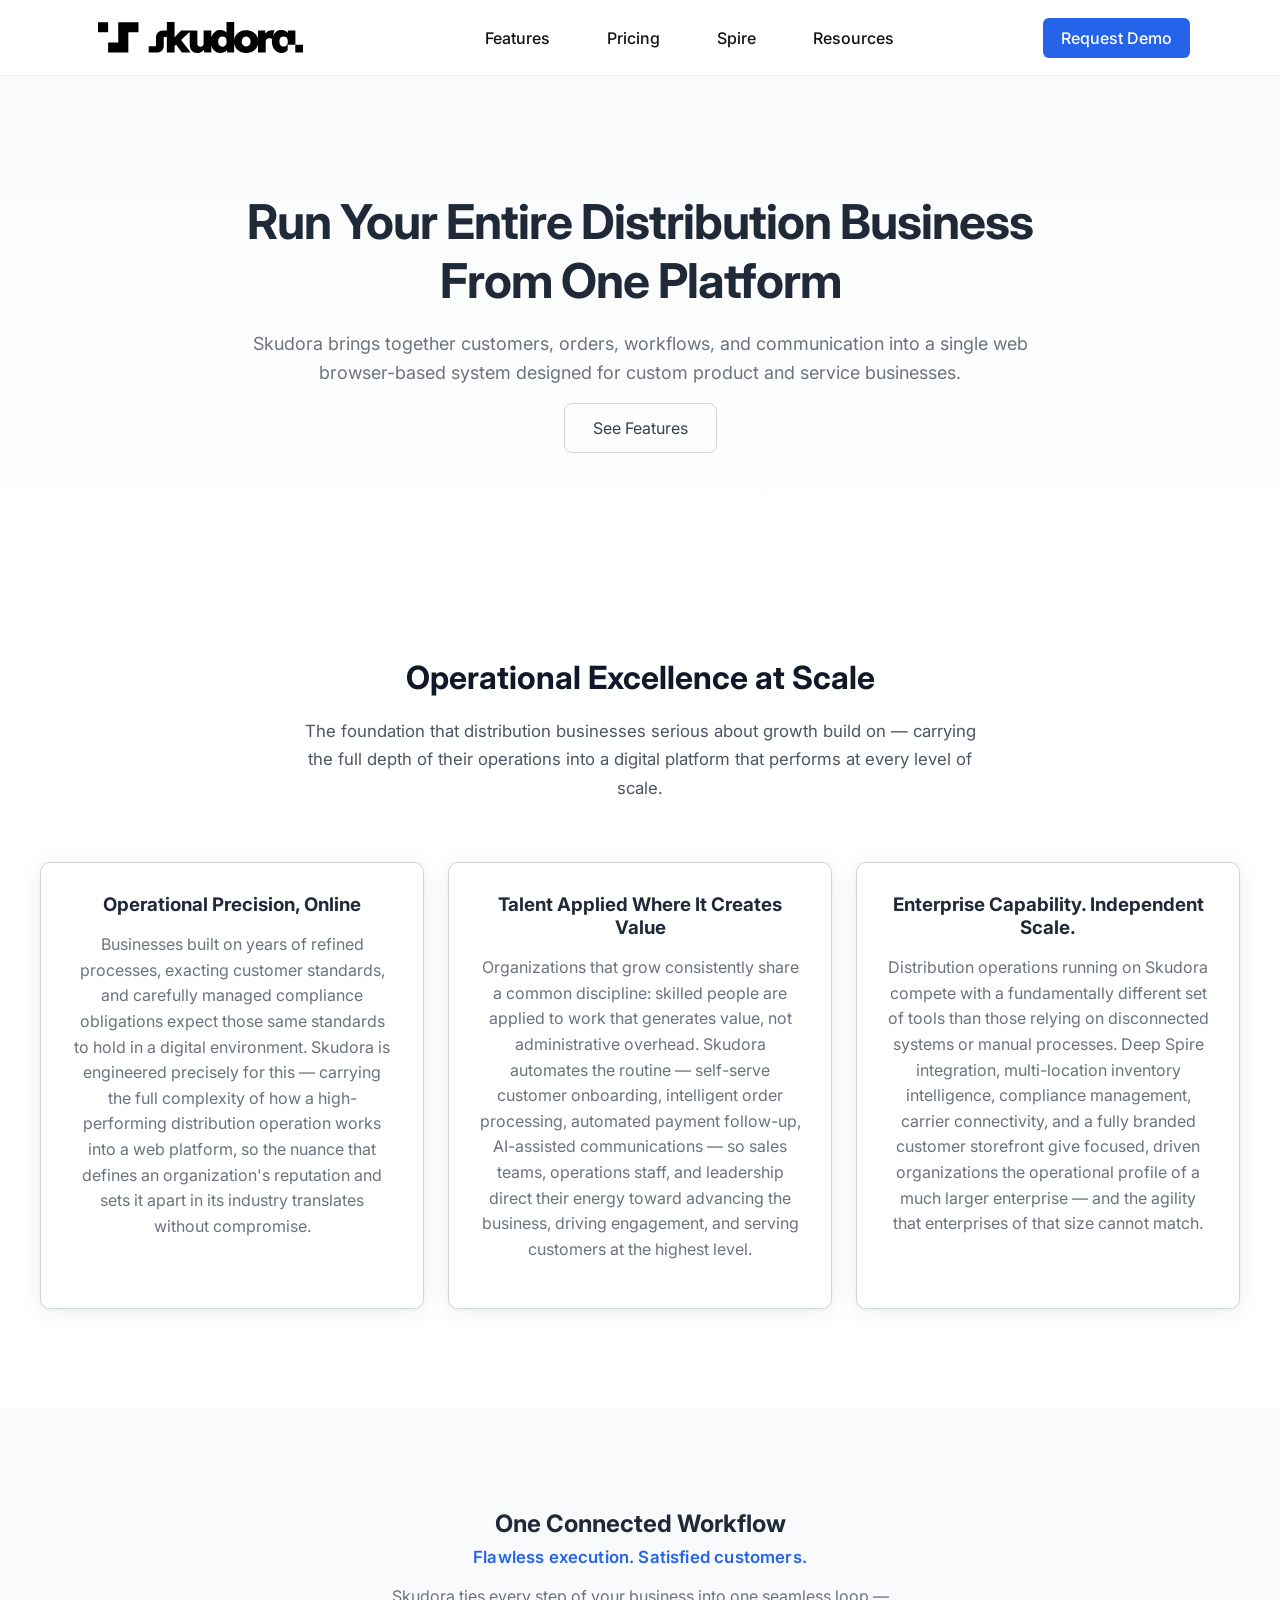
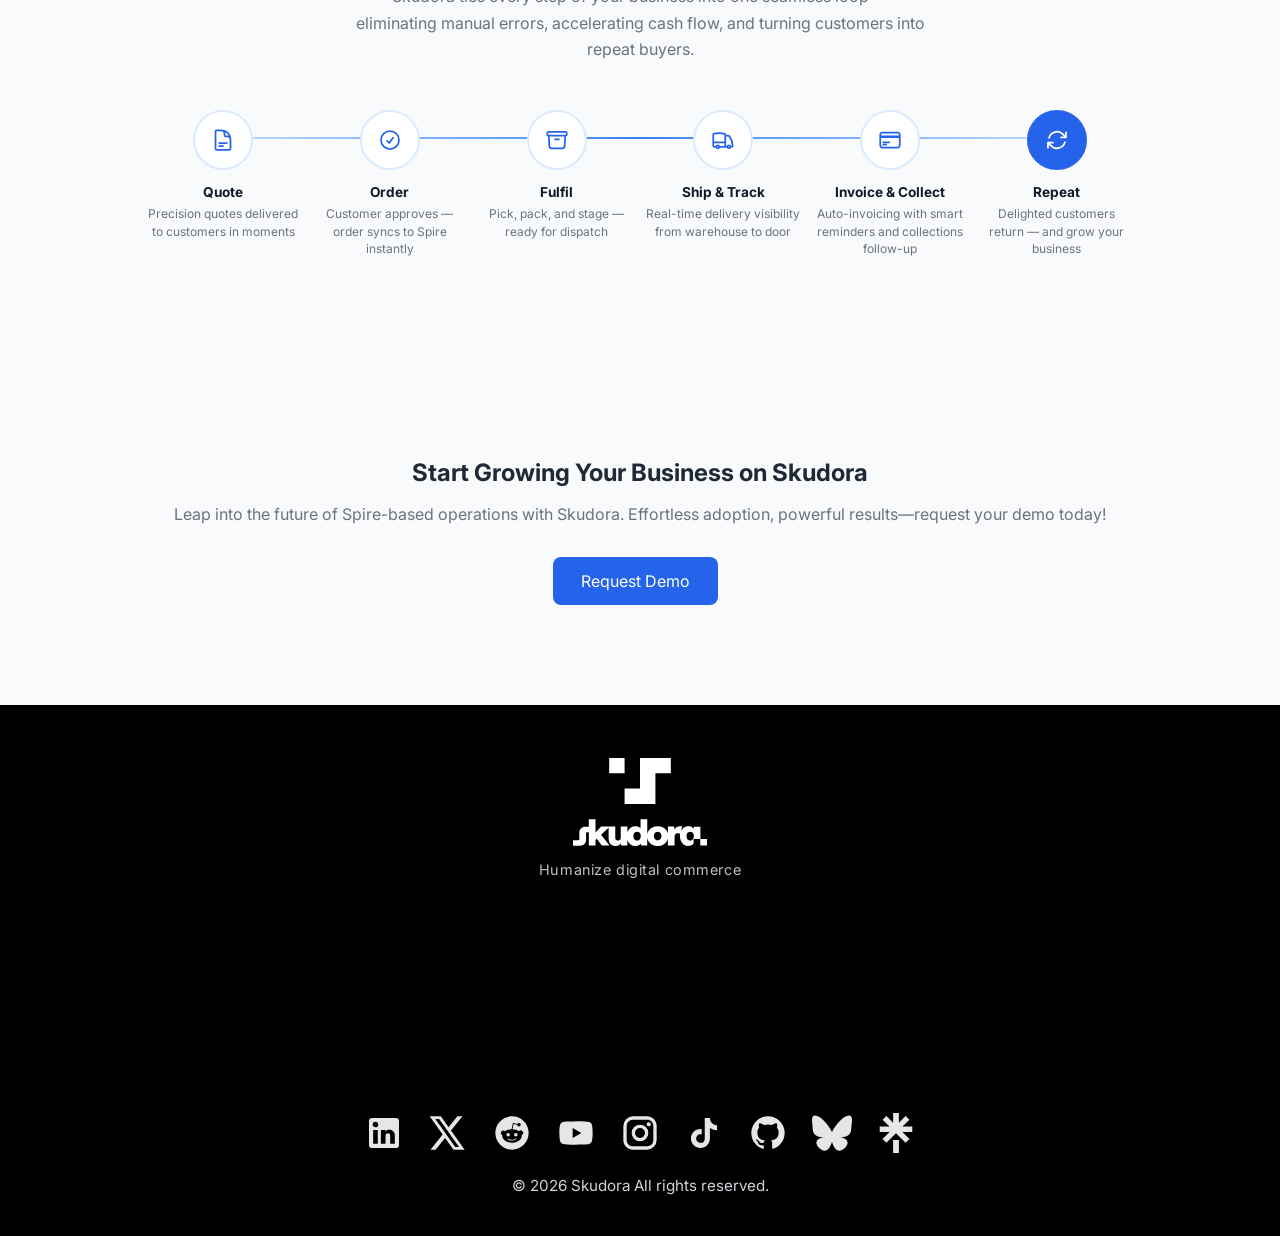
==== index.html @ 19431589 "Remove red test text from index footer Co-Authored-By: Claude Sonnet 5 <noreply@anthropic.com>" ====
<!DOCTYPE html>
<html lang="en">

<head>

<meta charset="UTF-8">
<meta name="viewport" content="width=device-width, initial-scale=1.0">

<title>Skudora | Custom Business Operations Software</title>

<link rel="icon" type="image/png" href="/favicon.png">

<link rel="preconnect" href="https://fonts.googleapis.com">
<link rel="preconnect" href="https://fonts.gstatic.com" crossorigin>

<link href="https://fonts.googleapis.com/css2?family=Inter:wght@300;400;500;600;700&display=swap" rel="stylesheet">

<link rel="stylesheet" href="/css/styles.css">

</head>


<body>

<header class="navbar">
  <div class="nav-container">

    <div class="logo">
      <a href="index.html">
        <img src="/images/Skudora_Logo_Regular_Black.svg" alt="Skudora Logo" class="site-logo" aria-hidden="true" role="img">
      </a>
    </div>

    <nav class="nav-links">
      <a href="features.html">Features</a>
      <a href="pricing.html">Pricing</a>
      <a href="spire.html">Spire</a>
      <a href="resources.html">Resources</a>
    </nav>

    <a class="nav-cta" href="contact.html">Request Demo</a>

  </div>
</header>

<div class="page-content">



<section class="hero reveal">

<div class="hero-content">

<h1>Run Your Entire Distribution Business<br>From One Platform</h1>

<p>
Skudora brings together customers, orders, workflows,
and communication into a single web browser-based system designed for
custom product and service businesses.
</p>

<div class="hero-buttons">

<a class="secondary-btn" href="features.html">See Features</a>

</div>

</div>

</section>



<section class="features reveal">

<h2>Operational Excellence at Scale</h2>

<p class="features-intro">The foundation that distribution businesses serious about growth build on — carrying the full depth of their operations into a digital platform that performs at every level of scale.</p>

<div class="feature-grid">

<div class="feature-card">
<h3>Operational Precision, Online</h3>
<p>Businesses built on years of refined processes, exacting customer standards, and carefully managed compliance obligations expect those same standards to hold in a digital environment. Skudora is engineered precisely for this — carrying the full complexity of how a high-performing distribution operation works into a web platform, so the nuance that defines an organization's reputation and sets it apart in its industry translates without compromise.</p>
</div>

<div class="feature-card">
<h3>Talent Applied Where It Creates Value</h3>
<p>Organizations that grow consistently share a common discipline: skilled people are applied to work that generates value, not administrative overhead. Skudora automates the routine — self-serve customer onboarding, intelligent order processing, automated payment follow-up, AI-assisted communications — so sales teams, operations staff, and leadership direct their energy toward advancing the business, driving engagement, and serving customers at the highest level.</p>
</div>

<div class="feature-card">
<h3>Enterprise Capability. Independent Scale.</h3>
<p>Distribution operations running on Skudora compete with a fundamentally different set of tools than those relying on disconnected systems or manual processes. Deep Spire integration, multi-location inventory intelligence, compliance management, carrier connectivity, and a fully branded customer storefront give focused, driven organizations the operational profile of a much larger enterprise — and the agility that enterprises of that size cannot match.</p>
</div>

</div>

</section>


<section class="workflow reveal">

<h2>One Connected Workflow</h2>
<p class="workflow-tagline">Flawless execution. Satisfied customers.</p>
<p class="workflow-text">Skudora ties every step of your business into one seamless loop — eliminating manual errors, accelerating cash flow, and turning customers into repeat buyers.</p>

<div class="workflow-flow">

  <div class="flow-step">
    <div class="flow-step-icon">
      <svg xmlns="http://www.w3.org/2000/svg" width="24" height="24" fill="none" stroke="currentColor" stroke-width="1.75" stroke-linecap="round" stroke-linejoin="round" viewBox="0 0 24 24"><path d="M19.5 14.25v-2.625a3.375 3.375 0 0 0-3.375-3.375h-1.5A1.125 1.125 0 0 1 13.5 7.125v-1.5a3.375 3.375 0 0 0-3.375-3.375H8.25m0 12.75h7.5m-7.5 3H12M10.5 2.25H5.625c-.621 0-1.125.504-1.125 1.125v17.25c0 .621.504 1.125 1.125 1.125h12.75c.621 0 1.125-.504 1.125-1.125V11.25a9 9 0 0 0-9-9Z"/></svg>
    </div>
    <h4 class="flow-step-label">Quote</h4>
    <p class="flow-step-desc">Precision quotes delivered to customers in moments</p>
  </div>

  <div class="flow-step">
    <div class="flow-step-icon">
      <svg xmlns="http://www.w3.org/2000/svg" width="24" height="24" fill="none" stroke="currentColor" stroke-width="1.75" stroke-linecap="round" stroke-linejoin="round" viewBox="0 0 24 24"><path d="M9 12.75 11.25 15 15 9.75M21 12a9 9 0 1 1-18 0 9 9 0 0 1 18 0Z"/></svg>
    </div>
    <h4 class="flow-step-label">Order</h4>
    <p class="flow-step-desc">Customer approves — order syncs to Spire instantly</p>
  </div>

  <div class="flow-step">
    <div class="flow-step-icon">
      <svg xmlns="http://www.w3.org/2000/svg" width="24" height="24" fill="none" stroke="currentColor" stroke-width="1.75" stroke-linecap="round" stroke-linejoin="round" viewBox="0 0 24 24"><path d="m20.25 7.5-.625 10.632a2.25 2.25 0 0 1-2.247 2.118H6.622a2.25 2.25 0 0 1-2.247-2.118L3.75 7.5M10 11.25h4M3.375 7.5h17.25c.621 0 1.125-.504 1.125-1.125v-1.5c0-.621-.504-1.125-1.125-1.125H3.375c-.621 0-1.125.504-1.125 1.125v1.5c0 .621.504 1.125 1.125 1.125Z"/></svg>
    </div>
    <h4 class="flow-step-label">Fulfil</h4>
    <p class="flow-step-desc">Pick, pack, and stage — ready for dispatch</p>
  </div>

  <div class="flow-step">
    <div class="flow-step-icon">
      <svg xmlns="http://www.w3.org/2000/svg" width="24" height="24" fill="none" stroke="currentColor" stroke-width="1.75" stroke-linecap="round" stroke-linejoin="round" viewBox="0 0 24 24"><path d="M8.25 18.75a1.5 1.5 0 0 1-3 0m3 0a1.5 1.5 0 0 0-3 0m3 0h6m-9 0H3.375a1.125 1.125 0 0 1-1.125-1.125V14.25m17.25 4.5a1.5 1.5 0 0 1-3 0m3 0a1.5 1.5 0 0 0-3 0m3 0h1.125c.621 0 1.129-.504 1.09-1.124a17.902 17.902 0 0 0-3.213-9.193 2.056 2.056 0 0 0-1.58-.86H14.25M16.5 18.75h-2.25m0-11.177v-.958c0-.568-.422-1.048-.987-1.106a48.554 48.554 0 0 0-10.026 0 1.106 1.106 0 0 0-.987 1.106v7.635m12-6.677v6.677m0 4.5v-4.5m0 0h-12"/></svg>
    </div>
    <h4 class="flow-step-label">Ship & Track</h4>
    <p class="flow-step-desc">Real-time delivery visibility from warehouse to door</p>
  </div>

  <div class="flow-step">
    <div class="flow-step-icon">
      <svg xmlns="http://www.w3.org/2000/svg" width="24" height="24" fill="none" stroke="currentColor" stroke-width="1.75" stroke-linecap="round" stroke-linejoin="round" viewBox="0 0 24 24"><path d="M2.25 8.25h19.5M2.25 9h19.5m-16.5 5.25h6m-6 2.25h3m-3.75 3h15a2.25 2.25 0 0 0 2.25-2.25V6.75A2.25 2.25 0 0 0 19.5 4.5h-15a2.25 2.25 0 0 0-2.25 2.25v10.5A2.25 2.25 0 0 0 4.5 19.5Z"/></svg>
    </div>
    <h4 class="flow-step-label">Invoice & Collect</h4>
    <p class="flow-step-desc">Auto-invoicing with smart reminders and collections follow-up</p>
  </div>

  <div class="flow-step flow-step--last">
    <div class="flow-step-icon">
      <svg xmlns="http://www.w3.org/2000/svg" width="24" height="24" fill="none" stroke="currentColor" stroke-width="1.75" stroke-linecap="round" stroke-linejoin="round" viewBox="0 0 24 24"><path d="M16.023 9.348h4.992v-.001M2.985 19.644v-4.992m0 0h4.992m-4.993 0 3.181 3.183a8.25 8.25 0 0 0 13.803-3.7M4.031 9.865a8.25 8.25 0 0 1 13.803-3.7l3.181 3.182m0-4.991v4.99"/></svg>
    </div>
    <h4 class="flow-step-label">Repeat</h4>
    <p class="flow-step-desc">Delighted customers return — and grow your business</p>
  </div>

</div>

</section>



<section class="cta-section reveal">

<h2>Start Growing Your Business on Skudora</h2>

<p>Leap into the future of Spire-based operations with Skudora. Effortless adoption, powerful results—request your demo today!</p>

<a class="primary-btn" href="contact.html">Request Demo</a>

</section>



<footer>

<img src="/images/Skudora_Logo_Stacked_White.svg" alt="Skudora white stacked logo" class="footer-logo" aria-hidden="true" role="img" />

<p class="footer-tagline">Humanize digital commerce</p>

<div class="footer-social-links">
  <a href="https://www.linkedin.com/company/skudora" target="_blank" rel="noopener noreferrer" aria-label="LinkedIn">
    <img src="/images/linkedin_light_for_dark_background.svg" alt="LinkedIn" />
  </a>
  <a href="https://x.com/skudora" target="_blank" rel="noopener noreferrer" aria-label="X">
    <img src="/images/x_light_for_dark_background.svg" alt="X" />
  </a>
  <a href="https://reddit.com/r/skudora" target="_blank" rel="noopener noreferrer" aria-label="Reddit">
    <img src="/images/reddit_light_for_dark_background.svg" alt="Reddit" />
  </a>
  <a href="https://www.youtube.com/@skudora" target="_blank" rel="noopener noreferrer" aria-label="YouTube">
    <img src="/images/youtube_light_for_dark_background.svg" alt="YouTube" />
  </a>
  <a href="https://instagram.com/skudora_hq" target="_blank" rel="noopener noreferrer" aria-label="Instagram">
    <img src="/images/instagram_light_for_dark_background.svg" alt="Instagram" />
  </a>
  <a href="https://www.tiktok.com/@skudora" target="_blank" rel="noopener noreferrer" aria-label="TikTok">
    <img src="/images/tiktok_light_for_dark_background.svg" alt="TikTok" />
  </a>
  <a href="https://github.com/skudora" target="_blank" rel="noopener noreferrer" aria-label="GitHub">
    <img src="/images/github_light_for_dark_background.svg" alt="GitHub" />
  </a>
  <a href="https://bsky.app/profile/skudora.bsky.social" target="_blank" rel="noopener noreferrer" aria-label="Bluesky">
    <img src="/images/bluesky_light_for_dark_background.svg" alt="Bluesky" />
  </a>
  <a href="https://linktr.ee/skudora" target="_blank" rel="noopener noreferrer" aria-label="Linktree">
    <img src="/images/linktree_light_for_dark_background.svg" alt="Linktree" />
  </a>
</div>

<p class="footer-copyright">© 2026 Skudora All rights reserved.</p>

</footer>

<script>
/* PAGE FADE */
document.addEventListener("DOMContentLoaded", function() {
    var pc = document.querySelector(".page-content");
    if (!pc) return;

    // Fade in on load
    pc.style.opacity = "0";
    pc.style.transform = "translateY(10px)";
    pc.style.transition = "opacity 0.35s ease, transform 0.35s ease";
    requestAnimationFrame(function() {
        requestAnimationFrame(function() {
            pc.style.opacity = "1";
            pc.style.transform = "translateY(0)";
        });
    });

    // Fade out on internal link clicks
    document.querySelectorAll("a").forEach(function(link) {
        if (
            link.hostname === window.location.hostname &&
            !link.hasAttribute("target") &&
            !link.href.includes("#")
        ) {
            link.addEventListener("click", function(e) {
                e.preventDefault();
                var href = this.href;
                pc.style.opacity = "0";
                setTimeout(function() { window.location = href; }, 300);
            });
        }
    });
});

/* SCROLL REVEAL */
const reveals = document.querySelectorAll(".reveal");

const observer = new IntersectionObserver((entries) => {
    entries.forEach(entry => {
        if (entry.isIntersecting) {
            entry.target.classList.add("active");
        }
    });
}, {
    threshold: 0.1
});

reveals.forEach(el => observer.observe(el));

window.addEventListener("pageshow", function(e) {
    if (e.persisted) {
        var pc = document.querySelector(".page-content");
        if (pc) { pc.style.opacity = "1"; pc.style.transform = "translateY(0)"; }
    }
});
</script>

</div><!-- /.page-content -->

</body>
</html>
---- css/styles.css ----
html {
scroll-behavior: smooth;
}

/* HUBSPOT FORM CONTAINER */
.hs-form-frame {
width: 100%;
max-width: 100%;
box-sizing: border-box;
}

/* PRICING PAGE FEATURE LISTING */
.pricing-features-list {
	background: #f9fafb;
	border-radius: 10px;
	padding: 32px 24px;
	max-width: 480px;
	margin: 40px auto 0 auto;
	font-size: 1.08rem;
	color: #222;
	box-sizing: border-box;
	list-style: disc inside;
	box-shadow: none;
}
.pricing-features-list li {
	margin-bottom: 14px;
	line-height: 1.7;
	color: #374151;
}
/* Remove border from pricing card only on pricing page */
.pricing-center .pricing-single-card {
			background: transparent !important;
		}
		.pricing-center .pricing-single-card:hover {
			box-shadow: none !important;
			background: transparent !important;
			transform: none !important;
		}
		background: none !important;
		box-shadow: none !important;
	border: none !important;
}
/* Remove card effects and center content for pricing page only */
/* Center single pricing card on pricing page */
.pricing-single-card {
	margin-left: auto;
	margin-right: auto;
	max-width: 400px;
}
/* PARTNER CARD (Spire Integration Partner section) */
.partner-card {
	display: inline-block;
	padding: 32px 28px 28px 28px;
	border: 1px solid #d1d5db;
	border-radius: 12px;
	background: #fff;
	box-shadow: 0 4px 24px rgba(31,41,55,0.07), 0 1.5px 4px rgba(31,41,55,0.04);
	text-align: center;
	max-width: 420px;
	margin: 0 auto;
}
body{
	font-family: 'Inter', sans-serif;
	margin:0;
	color:#1f2937;
	background:white;
}

h1,h2,h3{
	margin:0;
}

p{
	color:#6b7280;
	line-height:1.6;
}

/* NAVBAR */

.navbar{
position:fixed;
top:0;
left:0;
right:0;
width:100%;
background:white;
border-bottom:1px solid #eee;
z-index:1000;
}

.nav-container{
display:flex;
justify-content:space-between;
align-items:center;
max-width:1200px;
margin:auto;
padding:20px;
}

.logo{
font-weight:700;
font-size:20px;
height: auto;
padding: 6px 8px;
margin: 0;
display: flex;
align-items: center;
}

nav a{
	margin-left:25px;
	text-decoration:none;
	color:#374151;
	font-weight:500;
	transition: color 0.2s ease;
}

nav a:hover {
color: #111827;
text-decoration: underline;
text-underline-offset: 4px;
text-decoration-thickness: 1.5px;
text-decoration-color: #9ca3af;
}

nav a.active {
color: #2563eb;
}

.nav-cta{

background:#2563eb;
color:white;
padding:10px 18px;
border-radius:8px;
font-weight:600;
transition: transform 0.2s ease;
}

.nav-cta:hover {
transform: translateY(-1px);
}


/* HERO */

.hero{
background:linear-gradient(180deg,#f9fafb,#ffffff);
padding:120px 20px;
text-align:center;
}

.hero-content{
max-width:800px;
margin:auto;
}

.hero h1{
font-size:48px;
font-weight:700;
letter-spacing:-1px;
}

.hero p{
margin-top:20px;
font-size:18px;
}

.hero-buttons{
margin-top:30px;
}

.primary-btn{
	background:#2563eb;
	color:white;
	padding:14px 28px;
	border-radius:8px;
	text-decoration:none;
	margin-right:10px;
	display:inline-block;
}

.secondary-btn{
	border:1px solid #d1d5db;
	padding:14px 28px;
	border-radius:8px;
	text-decoration:none;
	color:#374151;
}


/* FEATURES */

.features{
padding:100px 20px;
max-width:1200px;
margin:auto;
text-align:center;
}

.features h2{
font-size:32px;
margin-bottom:20px;
color:#111827;
}

.features-intro {
max-width:680px;
margin:0 auto 48px;
color:#4b5563;
font-size:1.05rem;
line-height:1.7;
}

.feature-grid{
	display: grid;
	grid-template-columns: repeat(auto-fit, minmax(240px, 1fr));
	gap: 24px;
	margin-top: 60px;
}

@media (min-width: 900px) {
	.feature-grid {
		grid-template-columns: repeat(3, 1fr);
	}
}

.feature-card{
	padding: 30px;
	border: 1px solid #d1d5db;
	border-radius: 10px;
	background: white;
	box-shadow: 0 4px 24px rgba(31,41,55,0.07), 0 1.5px 4px rgba(31,41,55,0.04);
	transition: all .2s ease;
	text-align: center;
}

.feature-card ul {
	display: inline-block;
	text-align: left;
	margin-left: auto;
	margin-right: auto;
}

 .feature-card:hover{
	transform: translateY(-5px);
	box-shadow: 0 10px 25px rgba(0,0,0,0.05);
}

.feature-card.coming-soon {
position:relative;
opacity:0.85;
}

.feature-card.coming-soon::after {
content:"Coming Soon";
position:absolute;
left:-6px;
top:14px;
transform:rotate(-45deg);
background:#f97316;
color:white;
padding:4px 12px;
font-size:12px;
font-weight:700;
box-shadow:0 2px 12px rgba(0,0,0,0.2);
}

.feature-card.coming-soon h3,
.feature-card.coming-soon p,
.feature-card.coming-soon ul {
text-decoration: line-through;
}

.feature-card ul {
text-align: left;
}

.feature-card li {
margin-bottom: 10px;
line-height: 1.5;
}


/* WORKFLOW */

.workflow{
padding:100px 20px;
text-align:center;
background:#f9fafb;
}

.workflow-tagline {
font-size:1.05rem;
font-weight:600;
color:#2563eb;
margin:6px 0 12px;
letter-spacing:0.01em;
}

.workflow-text{
color:#6b7280;
max-width:580px;
margin:0 auto 48px;
line-height:1.65;
}

/* WORKFLOW FLOW STEPPER */

.workflow-flow {
display:grid;
grid-template-columns:repeat(6,1fr);
gap:0;
max-width:1000px;
margin:0 auto;
position:relative;
}

.workflow-flow::before {
content:'';
position:absolute;
top:27px;
left:calc(100% / 12);
right:calc(100% / 12);
height:2px;
background:linear-gradient(90deg,#bfdbfe 0%,#3b82f6 50%,#bfdbfe 100%);
z-index:0;
pointer-events:none;
}

.flow-step {
display:flex;
flex-direction:column;
align-items:center;
text-align:center;
padding:0 6px;
position:relative;
z-index:1;
}

.flow-step-icon {
width:56px;
height:56px;
background:white;
border-radius:50%;
border:2px solid #dbeafe;
display:flex;
align-items:center;
justify-content:center;
color:#2563eb;
margin-bottom:14px;
transition:border-color 0.2s ease, box-shadow 0.2s ease;
}

.flow-step:hover .flow-step-icon {
border-color:#2563eb;
box-shadow:0 0 0 4px #eff6ff;
}

.flow-step--last .flow-step-icon {
background:#2563eb;
border-color:#2563eb;
color:white;
}

.flow-step--last:hover .flow-step-icon {
box-shadow:0 0 0 4px #dbeafe;
}

.flow-step-label {
font-size:0.85rem;
font-weight:700;
color:#111827;
margin:0 0 5px;
}

.flow-step-desc {
font-size:0.75rem;
color:#6b7280;
line-height:1.45;
margin:0;
}


/* CTA */

.cta-section{
padding:100px 20px;
text-align:center;
background:#f9fafb;
color:#1f2937;
}

.cta-section h2{
color:#1f2937;
}

.cta-section p{
color:#6b7280;
margin:15px 0 30px;
}


/* FOOTER */

footer{
padding:40px 40px 40px;
text-align:center;
background:#000;
border-top:1px solid #000;
font-size:14px;
color:#d1d5db;
min-height:50vh;
display:flex;
flex-direction:column;
justify-content:space-between;
}

.footer-logo{
margin-top:12px;
margin-bottom:24px;
max-height:88px;
display:block;
margin-left:auto;
margin-right:auto;
filter: brightness(0) invert(1);
transition: transform 0.2s ease;
}

.footer-tagline {
color: #ffffff;
font-size: 0.9rem;
font-weight: 400;
letter-spacing: 0.04em;
margin: -12px 0 20px;
opacity: 0.75;
}

.footer-social-links{
display:flex;
justify-content:center;
align-items:center;
gap:24px;
flex-wrap:wrap;
margin:auto auto 10px;
}

.footer-social-links a{
display:inline-flex;
align-items:center;
justify-content:center;
transition: transform 0.2s ease, opacity 0.2s ease;
opacity:0.9;
}

.footer-social-links a:hover{
opacity:1;
transform: translateY(-2px);
}

.footer-social-links img{
width:40px;
height:40px;
display:block;
}

.footer-copyright {
color:#d1d5db;
margin-top:0;
line-height:1.4;
font-size:0.95rem;
margin-bottom:0;
}

.footer-logo:hover {
transform: translateY(-2px) scale(1.03);
}

@media (max-width: 640px) {
  .footer-logo {
    max-height: 64px;
  }
}

.site-logo{
height:31px;
width:auto;
display:block;
transition: transform 0.2s ease;
}

.site-logo:hover {
transform: translateY(-2px) scale(1.03);
}

.footer-copyright {
color:#d1d5db;
margin-top:12px;
}

/* RESOURCES PAGE */

.resources-toc-section {
  padding: 0 40px 40px;
  max-width: 860px;
  margin: 0 auto;
}

.resources-toc-card {
  background: #f9fafb;
  border: 1px solid #e5e7eb;
  border-radius: 12px;
  padding: 24px 28px;
}

.resources-toc-label {
  font-size: 0.75rem;
  font-weight: 600;
  text-transform: uppercase;
  letter-spacing: 0.08em;
  color: #9ca3af;
  margin: 0 0 16px;
}

.resources-toc-columns {
  display: flex;
  flex-wrap: wrap;
  gap: 8px 48px;
}

.resources-toc-group {
  display: flex;
  flex-direction: column;
  gap: 6px;
}

.toc-section-link {
  font-size: 0.95rem;
  font-weight: 600;
  color: #111827;
  text-decoration: none;
  transition: color 0.2s ease;
}

.toc-section-link:hover {
  color: #2563eb;
}

.toc-sub-link {
  font-size: 0.9rem;
  font-weight: 400;
  color: #6b7280;
  text-decoration: none;
  padding-left: 14px;
  border-left: 2px solid #e5e7eb;
  transition: color 0.2s ease, border-color 0.2s ease;
}

.toc-sub-link:hover {
  color: #2563eb;
  border-left-color: #2563eb;
}

.resources-section {
  padding: 48px 40px;
  max-width: 860px;
  margin: 0 auto;
  border-top: 1px solid #f3f4f6;
}

.resources-section-inner {
  max-width: 720px;
}

.resources-section h2 {
  font-size: 1.6rem;
  font-weight: 700;
  color: #111827;
  margin: 0 0 12px;
  scroll-margin-top: 100px;
}

.resources-subsection {
  margin-top: 36px;
  padding-top: 28px;
  border-top: 1px solid #f3f4f6;
}

.resources-subsection h3 {
  font-size: 1.1rem;
  font-weight: 600;
  color: #111827;
  margin: 0 0 12px;
  scroll-margin-top: 100px;
}

.resources-subsection p,
.resources-section > p {
  color: #4b5563;
  line-height: 1.75;
  margin-bottom: 12px;
}

.resources-subsection ul {
  color: #4b5563;
  line-height: 1.75;
  padding-left: 20px;
  margin: 0;
}

.resources-subsection ul li {
  margin-bottom: 6px;
}

.training-restricted-notice {
display: flex;
gap: 12px;
align-items: flex-start;
background: #fffbeb;
border: 1px solid #fcd34d;
border-radius: 8px;
padding: 14px 16px;
margin-bottom: 20px;
color: #92400e;
}

.training-restricted-notice p {
margin: 0;
font-size: 0.93rem;
line-height: 1.6;
color: #92400e;
}

.training-restricted-notice a {
color: #92400e;
font-weight: 600;
}

.feature-listing-category {
  margin-top: 32px;
}

.feature-listing-category h4 {
  font-size: 0.78rem;
  font-weight: 700;
  text-transform: uppercase;
  letter-spacing: 0.08em;
  color: #2563eb;
  margin: 0 0 10px;
  padding-bottom: 7px;
  border-bottom: 1px solid #dbeafe;
}

.feature-listing-category ul {
  padding-left: 18px;
  margin: 0;
}

.feature-listing-category ul li {
  color: #4b5563;
  line-height: 1.65;
  margin-bottom: 7px;
  font-size: 0.93rem;
}

.faq-list {
  margin-top: 8px;
}

.faq-item {
  padding: 24px 0;
  border-bottom: 1px solid #f3f4f6;
}

.faq-item:last-child {
  border-bottom: none;
}

.faq-item h3 {
  font-size: 1rem;
  font-weight: 600;
  color: #111827;
  margin: 0 0 8px;
}

.faq-item p {
  color: #4b5563;
  line-height: 1.75;
  margin: 0;
}

.feature-list-two-col {
  columns: 2;
  column-gap: 40px;
  padding-left: 20px;
}

/* PRICING EXPANDER */

.feature-toggle {
  text-align: center;
  padding: 12px 0 4px;
  margin-top: 4px;
}

.show-more-btn {
  display: inline-flex;
  align-items: center;
  gap: 6px;
  background: none;
  border: 1.5px solid #d1d5db;
  border-radius: 20px;
  color: #374151;
  cursor: pointer;
  font-family: inherit;
  font-size: 0.9rem;
  font-weight: 500;
  padding: 10px 18px;
  white-space: nowrap;
  transition: background 0.2s ease, border-color 0.2s ease, color 0.2s ease, width 0.35s cubic-bezier(0.4, 0, 0.2, 1);
}

.show-more-btn .btn-text {
  transition: opacity 0.15s ease;
  display: inline-block;
}

.show-more-btn:hover {
  background: #f3f4f6;
  border-color: #9ca3af;
  color: #111827;
}

.show-more-btn .chevron {
  transition: transform 0.35s ease;
  flex-shrink: 0;
}

.show-more-btn.active .chevron {
  transform: rotate(180deg);
}

.pricing-card ul {
  display: block;
  width: 100%;
  margin-left: 0;
  margin-right: 0;
}

.hidden-features {
  max-height: 0;
  overflow: hidden;
  opacity: 0;
  transition: max-height 0.4s ease, opacity 0.35s ease;
  margin-top: 0;
  padding-top: 0;
}

.hidden-features.open {
  opacity: 1;
  margin-top: 4px;
}

/* PAGE TRANSITIONS — handled entirely via JS inline styles */

.page-content {
padding-top: 72px;
}

/* SCROLL ANIMATIONS */

/* FLOW STEP ANIMATION */

.workflow.reveal .flow-step {
transform: translateY(16px);
transition: transform 0.45s ease;
}

.workflow.reveal.active .flow-step {
transform: translateY(0);
}

.workflow.reveal.active .flow-step:nth-child(1) { transition-delay: 0.05s; }
.workflow.reveal.active .flow-step:nth-child(2) { transition-delay: 0.15s; }
.workflow.reveal.active .flow-step:nth-child(3) { transition-delay: 0.25s; }
.workflow.reveal.active .flow-step:nth-child(4) { transition-delay: 0.35s; }
.workflow.reveal.active .flow-step:nth-child(5) { transition-delay: 0.45s; }
.workflow.reveal.active .flow-step:nth-child(6) { transition-delay: 0.55s; }

/* NAVBAR STRUCTURE */

.nav-container {
max-width: 1100px;
margin: 0 auto;
padding: 16px 20px;

display: flex;
align-items: center;
justify-content: space-between;
}

/* LOGO */


/* NAV LINKS */
.nav-links {
display: flex;
gap: 28px; /* 👈 FIXES JUMPING */
}

.nav-links a {
text-decoration: none;
color: #111;
font-weight: 500;
transition: color 0.2s ease;
padding: 6px 2px;
display: inline-block;
}

.nav-links a:hover {
color: #111827;
text-decoration: underline;
text-underline-offset: 4px;
text-decoration-thickness: 1.5px;
text-decoration-color: #9ca3af;
}

/* CTA BUTTON */
.nav-cta {
background: #2563eb;
color: white;
padding: 10px 18px;
border-radius: 6px;
text-decoration: none;
font-weight: 500;
white-space: nowrap; /* 👈 prevents resizing */
transition: all 0.2s ease;
}

.nav-cta:hover {
background: #1d4ed8;
}

.nav-links a.active {
color: #2563eb;
font-weight: 600;
}

/* ============================================
   RESPONSIVE — TABLET / MOBILE  (≤ 768px)
   ============================================ */

@media (max-width: 768px) {

  /* NAV — logo + CTA on row 1, links wrap to row 2 */
  .nav-container {
    flex-wrap: wrap;
    gap: 10px;
    padding: 12px 16px;
  }

  .logo {
    flex: 1 1 auto;
    min-width: 0;
  }

  .site-logo {
    height: 26px;
  }

  .nav-cta {
    order: 2;
    flex-shrink: 0;
    padding: 8px 14px;
    font-size: 0.85rem;
  }

  .nav-links {
    order: 3;
    width: 100%;
    justify-content: center;
    gap: 20px;
    flex-wrap: wrap;
    border-top: 1px solid #f3f4f6;
    padding-top: 10px;
  }

  /* HERO */
  .hero {
    padding: 72px 20px 64px;
  }

  .hero h1 {
    font-size: 30px;
    letter-spacing: -0.5px;
    line-height: 1.25;
  }

  .hero p {
    font-size: 16px;
  }

  .hero-buttons {
    display: flex;
    flex-direction: column;
    align-items: center;
    gap: 12px;
    margin-top: 28px;
  }

  .hero-buttons .primary-btn,
  .hero-buttons .secondary-btn {
    margin-right: 0;
    width: 100%;
    max-width: 300px;
    text-align: center;
    box-sizing: border-box;
  }

  /* SECTIONS PADDING */
  .features {
    padding: 60px 20px;
  }

  .workflow {
    padding: 60px 20px;
  }

  .workflow-flow {
    grid-template-columns: repeat(3, 1fr);
    gap: 32px 0;
  }

  .workflow-flow::before {
    display: none;
  }

  .cta-section {
    padding: 60px 20px;
  }

  /* FEATURE GRID — single column */
  .feature-grid {
    grid-template-columns: 1fr;
    gap: 16px;
    margin-top: 32px;
  }

  .features h2 {
    font-size: 26px;
    margin-bottom: 20px;
  }

  /* CTA SECTION */
  .cta-section h2 {
    font-size: 26px;
  }

  /* PARTNER CARD */
  .partner-card {
    max-width: 100%;
    width: 100%;
    box-sizing: border-box;
    padding: 24px 20px;
    display: block;
  }

  .partner {
    margin: 24px 16px !important;
  }

  /* PRICING PRICE */
  .pricing-price {
    font-size: 32px !important;
  }

  .pricing-features-list {
    padding: 24px 16px;
    margin: 24px 0 0 0;
    max-width: 100%;
  }

  /* CONTACT FORM */
  .contact-email-input {
    width: 100% !important;
    box-sizing: border-box !important;
    max-width: 100% !important;
  }

  .hero form {
    display: flex;
    flex-direction: column;
    align-items: stretch;
    gap: 16px;
  }

  .hero form .primary-btn {
    width: 100%;
    text-align: center;
    box-sizing: border-box;
  }

  /* FOOTER */
  footer {
    padding: 32px 20px;
  }

  /* PAGE CONTENT OFFSET — navbar wraps to two rows on mobile */
  .page-content {
    padding-top: 128px;
  }

  /* RESOURCES TOC — stack groups vertically earlier */
  .resources-toc-columns {
    flex-direction: column;
    gap: 16px;
  }

  /* RESOURCES FEATURE LIST — single column */
  .feature-list-two-col {
    columns: 1;
    column-gap: 0;
  }
}

/* ============================================
   RESPONSIVE — SMALL MOBILE  (≤ 480px)
   ============================================ */

@media (max-width: 480px) {

  .hero h1 {
    font-size: 24px;
  }

  .hero p {
    font-size: 15px;
  }

  .feature-card {
    padding: 22px 18px;
  }

  .workflow-flow {
    grid-template-columns: repeat(2, 1fr);
    gap: 28px 0;
  }

  .cta-section h2 {
    font-size: 22px;
  }

  .cta-section p {
    font-size: 15px;
  }

  .features h2 {
    font-size: 22px;
  }

  /* FOOTER */
  footer {
    padding: 24px 16px;
  }

  .footer-social-links {
    gap: 16px;
  }

  .footer-social-links img {
    width: 32px;
    height: 32px;
  }

  .footer-logo {
    max-height: 52px;
  }

  /* NAV — further compact on small phones */
  .site-logo {
    height: 24px;
  }

  .nav-cta {
    padding: 7px 12px;
    font-size: 0.82rem;
  }

  /* RESOURCES */
  .resources-toc-label {
    font-size: 0.85rem;
  }

  .resources-toc-section,
  .resources-section {
    padding-left: 16px;
    padding-right: 16px;
  }
}

/* ============================================
   RESPONSIVE — VERY SMALL MOBILE (≤ 360px)
   ============================================ */

@media (max-width: 360px) {
  .nav-links {
    gap: 12px;
  }

  .nav-container {
    padding: 12px 14px;
  }

  .page-content {
    padding-top: 100px;
  }
}
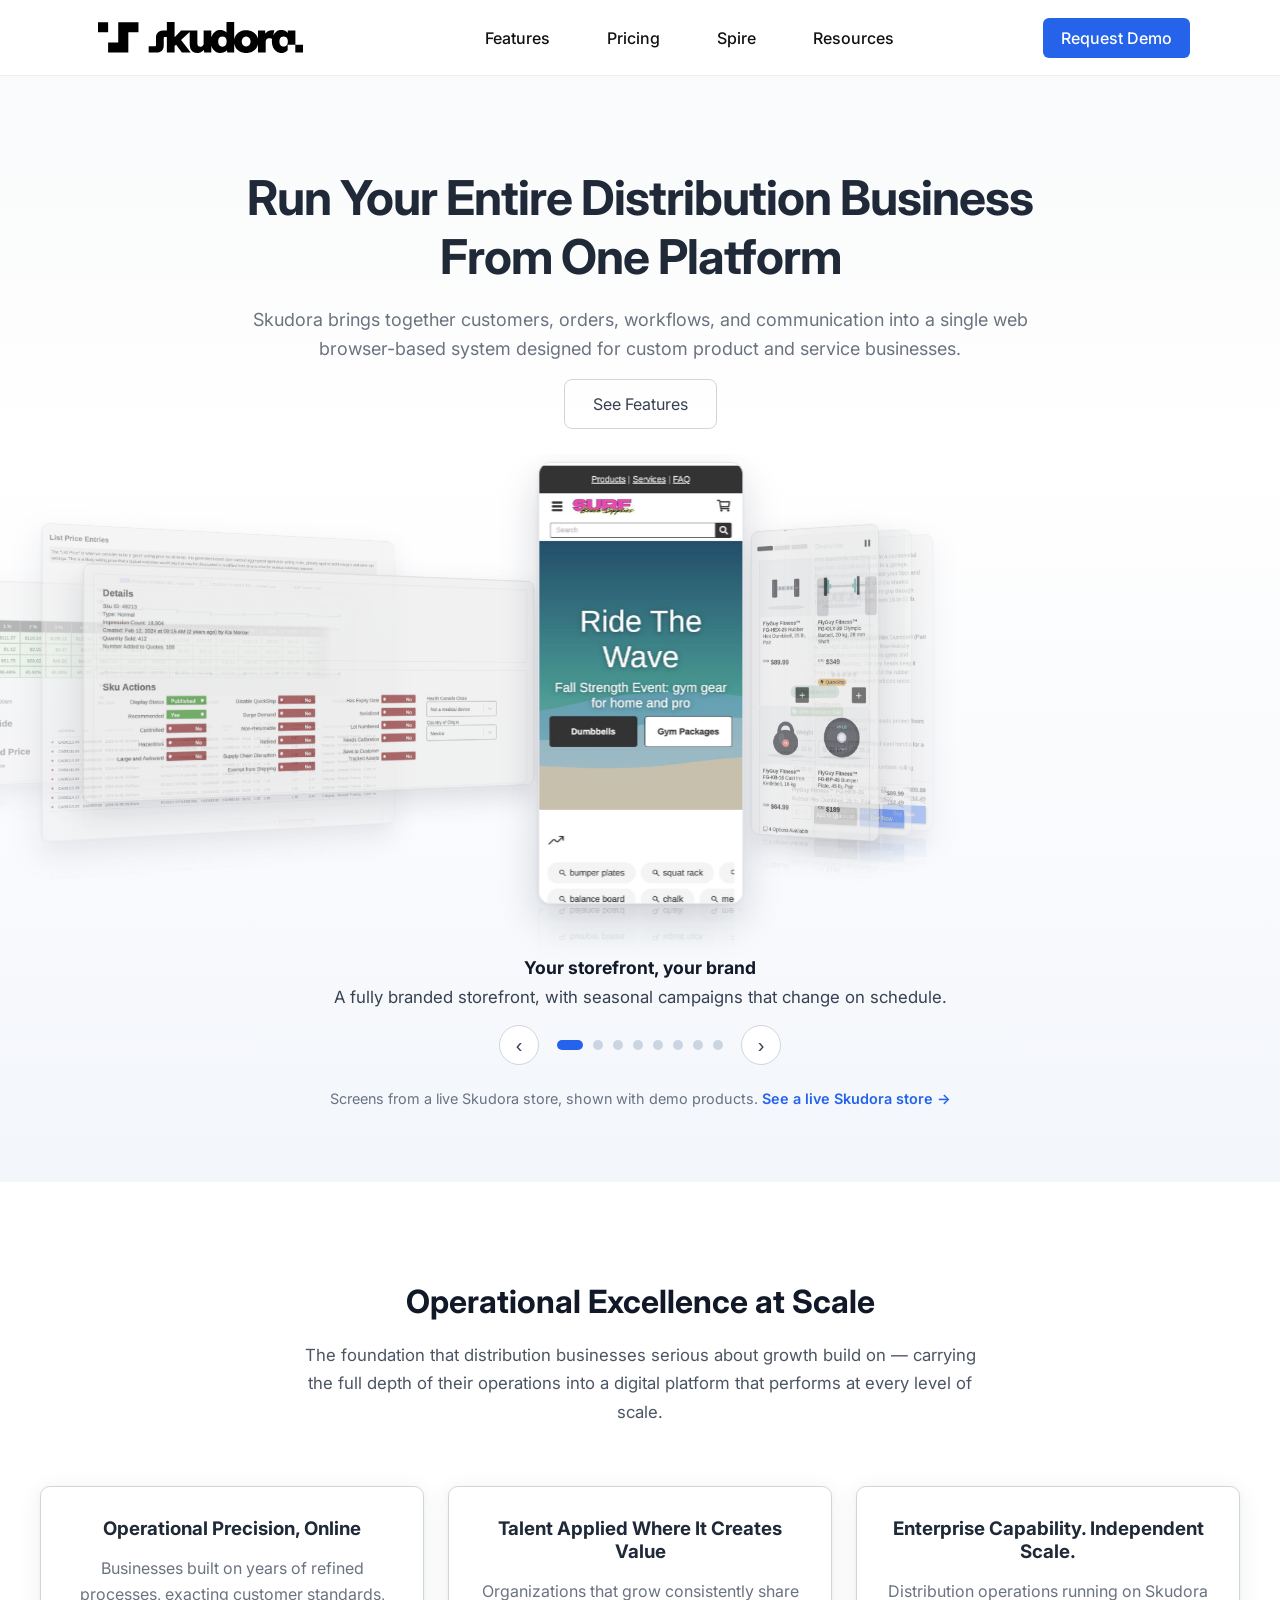
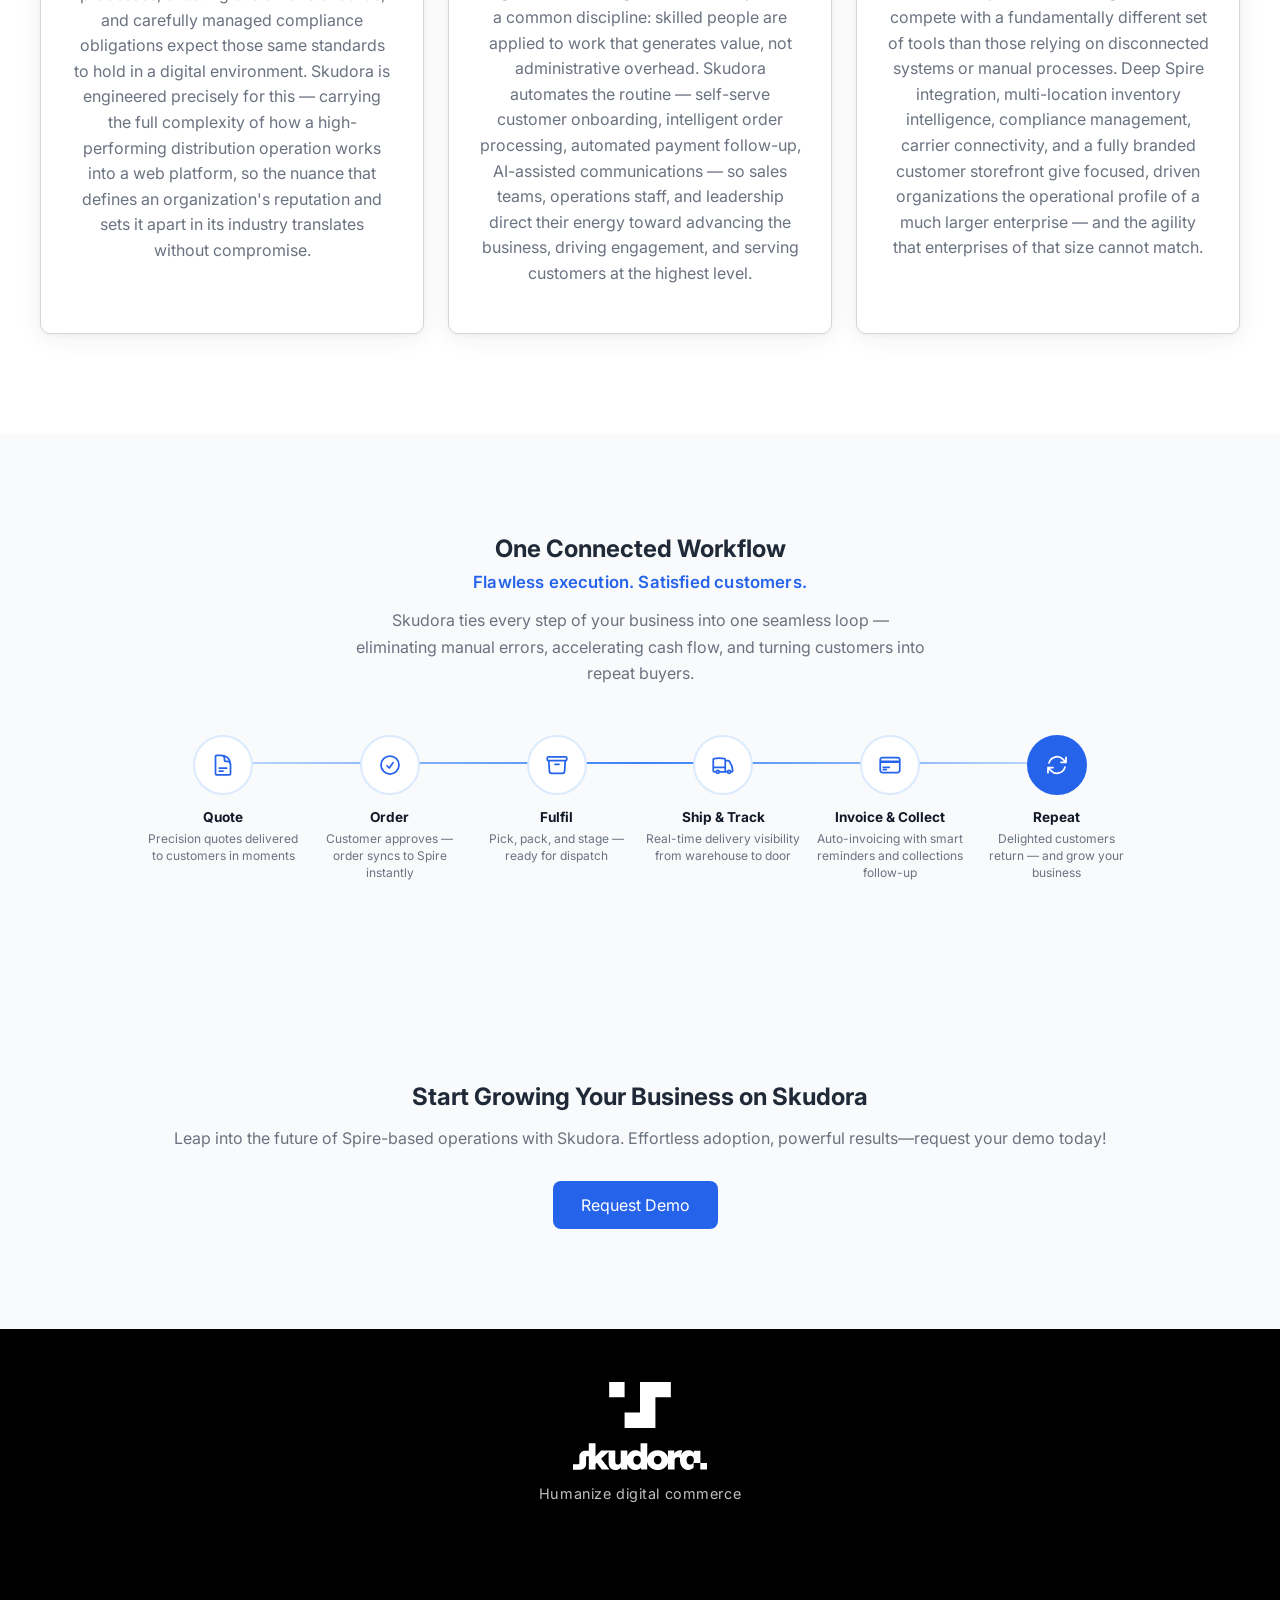
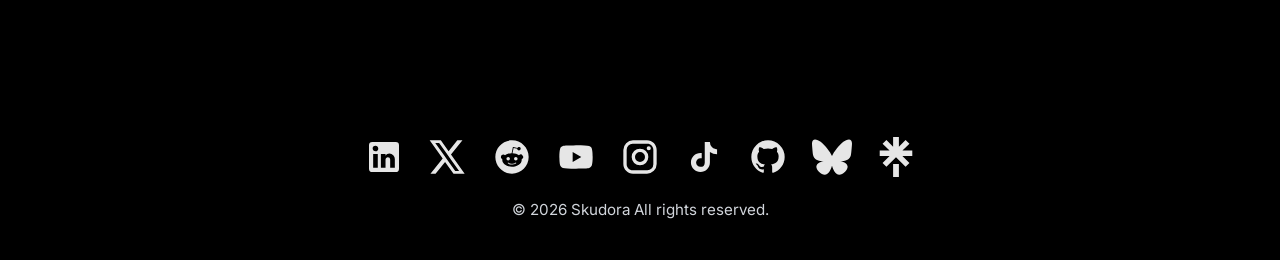
==== commit 21748424: "Add screenshot cover flow to the homepage Eight screens from a live Skudora store (Surf Beach Suppli" ====
--- a/index.html
+++ b/index.html
@@ -16,6 +16,7 @@
 <link href="https://fonts.googleapis.com/css2?family=Inter:wght@300;400;500;600;700&display=swap" rel="stylesheet">
 
 <link rel="stylesheet" href="/css/styles.css">
+<link rel="stylesheet" href="/css/showcase.css">
 
 </head>
 
@@ -47,7 +48,7 @@
 
 
 
-<section class="hero reveal">
+<section class="hero hero--showcase reveal">
 
 <div class="hero-content">
 
@@ -70,6 +71,52 @@
 </section>
 
 
+
+<section class="showcase" aria-roledescription="carousel" aria-label="Skudora screenshots">
+
+<div class="showcase-stage" tabindex="0" aria-label="Use the arrow keys to browse screenshots">
+<figure class="showcase-slide" role="group" aria-roledescription="slide" aria-label="1 of 8" data-w="647" data-h="1400" data-title="Your storefront, your brand" data-caption="A fully branded storefront, with seasonal campaigns that change on schedule.">
+<img src="/images/showcase/01-storefront-home.jpg" width="647" height="1400" alt="Storefront home page on a phone" loading="eager" decoding="async">
+</figure>
+<figure class="showcase-slide" role="group" aria-roledescription="slide" aria-label="2 of 8" data-w="647" data-h="1400" data-title="Products that sell themselves" data-caption="Badges like QuickShip and Recently Sold do the selling for you.">
+<img src="/images/showcase/02-product-grid.jpg" width="647" height="1400" alt="Product grid with QuickShip and Recently Sold badges on a phone" loading="eager" decoding="async">
+</figure>
+<figure class="showcase-slide" role="group" aria-roledescription="slide" aria-label="3 of 8" data-w="653" data-h="1400" data-title="Every option on one page" data-caption="Variants, clearance pricing and live inventory on every product.">
+<img src="/images/showcase/03-product-options.jpg" width="653" height="1400" alt="Product page with size options and inventory on a phone" loading="eager" decoding="async">
+</figure>
+<figure class="showcase-slide" role="group" aria-roledescription="slide" aria-label="4 of 8" data-w="653" data-h="1400" data-title="AI product summaries" data-caption="Every product gets an AI-written summary.">
+<img src="/images/showcase/04-ai-summary.jpg" width="653" height="1400" alt="Product page showing an AI-written summary on a phone" loading="lazy" decoding="async">
+</figure>
+<figure class="showcase-slide" role="group" aria-roledescription="slide" aria-label="5 of 8" data-w="1600" data-h="995" data-title="Edit right on the page" data-caption="Manage the store from the store itself. No separate back end.">
+<img src="/images/showcase/05-admin-product-page.jpg" width="1600" height="995" alt="Admin tools shown on a live product page" loading="lazy" decoding="async">
+</figure>
+<figure class="showcase-slide" role="group" aria-roledescription="slide" aria-label="6 of 8" data-w="1600" data-h="689" data-title="Pricing engine and MAP" data-caption="See margin at every discount level, with MAP rules that override.">
+<img src="/images/showcase/06-pricing-grid-map.jpg" width="1600" height="689" alt="Pricing table with margins at each discount level and a MAP setting" loading="lazy" decoding="async">
+</figure>
+<figure class="showcase-slide" role="group" aria-roledescription="slide" aria-label="7 of 8" data-w="1600" data-h="1327" data-title="List prices, calculated" data-caption="List prices built from vendor cost, exchange rate, freight and category margin.">
+<img src="/images/showcase/07-list-price-entries.jpg" width="1600" height="1327" alt="Chart and table of list price history against landed cost and MAP" loading="lazy" decoding="async">
+</figure>
+<figure class="showcase-slide" role="group" aria-roledescription="slide" aria-label="8 of 8" data-w="1600" data-h="733" data-title="Product flags" data-caption="Flag what makes an item special, from hazardous goods to serialized stock.">
+<img src="/images/showcase/08-product-flags.jpg" width="1600" height="733" alt="Admin product flags panel" loading="eager" decoding="async">
+</figure>
+</div>
+
+<p class="showcase-caption" aria-live="polite"></p>
+
+<div class="showcase-controls">
+<button type="button" class="showcase-arrow showcase-prev" aria-label="Previous screenshot">&#8249;</button>
+<div class="showcase-dots"></div>
+<button type="button" class="showcase-arrow showcase-next" aria-label="Next screenshot">&#8250;</button>
+</div>
+
+<p class="showcase-note">Screens from a live Skudora store, shown with demo products. <a href="https://internationalsafety.com" target="_blank" rel="noopener">See a live Skudora store &rarr;</a></p>
+
+<div class="showcase-lightbox" role="dialog" aria-modal="true" aria-label="Screenshot">
+<button type="button" aria-label="Close">&times;</button>
+<img src="" alt="">
+</div>
+
+</section>
 
 <section class="features reveal">
 
@@ -272,5 +319,7 @@
 
 </div><!-- /.page-content -->
 
+<script src="/js/showcase.js" defer></script>
+
 </body>
 </html>
--- a/css/styles.css
+++ b/css/styles.css
@@ -1,5 +1,14 @@
 html {
 scroll-behavior: smooth;
+scroll-padding-top: 96px; /* keeps jump-link targets clear of the fixed header bar */
+}
+
+@media (max-width: 768px) {
+html { scroll-padding-top: 136px; }
+}
+
+@media (max-width: 480px) {
+html { scroll-padding-top: 186px; }
 }
 
 /* HUBSPOT FORM CONTAINER */
@@ -510,7 +519,7 @@
   background: #f9fafb;
   border: 1px solid #e5e7eb;
   border-radius: 12px;
-  padding: 24px 28px;
+  padding: 18px 24px 8px;
 }
 
 .resources-toc-label {
@@ -519,19 +528,25 @@
   text-transform: uppercase;
   letter-spacing: 0.08em;
   color: #9ca3af;
-  margin: 0 0 16px;
-}
-
+  margin: 0 0 4px;
+}
+
+/* One row per section: title on the left, sub-links as chips on the right */
 .resources-toc-columns {
-  display: flex;
-  flex-wrap: wrap;
-  gap: 8px 48px;
+  display: block;
 }
 
 .resources-toc-group {
-  display: flex;
-  flex-direction: column;
-  gap: 6px;
+  display: grid;
+  grid-template-columns: 170px 1fr;
+  align-items: start;
+  gap: 8px 20px;
+  padding: 12px 0;
+  border-top: 1px solid #eceef1;
+}
+
+.resources-toc-group:first-child {
+  border-top: none;
 }
 
 .toc-section-link {
@@ -539,6 +554,7 @@
   font-weight: 600;
   color: #111827;
   text-decoration: none;
+  line-height: 28px;
   transition: color 0.2s ease;
 }
 
@@ -546,19 +562,39 @@
   color: #2563eb;
 }
 
+.toc-subs {
+  display: flex;
+  flex-wrap: wrap;
+  gap: 6px;
+}
+
 .toc-sub-link {
-  font-size: 0.9rem;
-  font-weight: 400;
-  color: #6b7280;
+  font-size: 0.85rem;
+  font-weight: 500;
+  color: #4b5563;
   text-decoration: none;
-  padding-left: 14px;
-  border-left: 2px solid #e5e7eb;
+  line-height: 1.3;
+  padding: 5px 12px;
+  background: #fff;
+  border: 1px solid #e5e7eb;
+  border-radius: 999px;
+  white-space: nowrap;
   transition: color 0.2s ease, border-color 0.2s ease;
 }
 
 .toc-sub-link:hover {
   color: #2563eb;
-  border-left-color: #2563eb;
+  border-color: #2563eb;
+}
+
+@media (max-width: 640px) {
+  .resources-toc-group {
+    grid-template-columns: 1fr;
+    gap: 6px;
+  }
+  .toc-sub-link {
+    white-space: normal;
+  }
 }
 
 .resources-section {
@@ -1010,12 +1046,6 @@
     padding-top: 128px;
   }
 
-  /* RESOURCES TOC — stack groups vertically earlier */
-  .resources-toc-columns {
-    flex-direction: column;
-    gap: 16px;
-  }
-
   /* RESOURCES FEATURE LIST — single column */
   .feature-list-two-col {
     columns: 1;
@@ -1114,4 +1144,31 @@
   .page-content {
     padding-top: 100px;
   }
-}+}
+/* HEADER UNDERLINE PULSE (site-wide: every page shares this header) */
+
+.navbar::after {
+content: "";
+position: absolute;
+left: 0;
+right: 0;
+bottom: -1px;
+height: 2px;
+background: linear-gradient(90deg, transparent, #2563eb, transparent);
+transform: scaleX(0);
+transform-origin: left;
+opacity: 0;
+pointer-events: none;
+animation: navbarPulse 10s ease-in-out infinite;
+}
+
+@keyframes navbarPulse {
+0%, 80% { transform: scaleX(0); opacity: 0; }
+85% { opacity: 1; }
+97% { transform: scaleX(1); opacity: 1; }
+100% { transform: scaleX(1); opacity: 0; }
+}
+
+@media (prefers-reduced-motion: reduce) {
+.navbar::after { animation: none; opacity: 0; }
+}
--- a/css/showcase.css
+++ b/css/showcase.css
@@ -0,0 +1,171 @@
+/* Homepage screenshot cover flow. Loaded by index.html only. */
+
+.hero.hero--showcase {
+  padding: 96px 20px 40px;
+}
+
+.showcase {
+  padding: 8px 0 72px;
+  text-align: center;
+  overflow: hidden;
+  overflow: clip;
+  background: linear-gradient(180deg, #ffffff 0%, #f3f6fb 100%);
+}
+
+.showcase-stage {
+  position: relative;
+  height: var(--sc-h, 440px);
+  margin: 0 auto;
+  perspective: 1600px;
+  transition: height 0.5s cubic-bezier(.2, .7, .2, 1);
+  outline: none;
+  touch-action: pan-y;
+  user-select: none;
+  -webkit-user-select: none;
+}
+
+.showcase-slide {
+  position: absolute;
+  left: 50%;
+  top: 0;
+  margin: 0;
+  padding: 0;
+  border: 0;
+  background: #fff;
+  border-radius: 12px;
+  box-shadow: 0 18px 40px rgba(15, 23, 42, 0.18), 0 2px 6px rgba(15, 23, 42, 0.08);
+  overflow: visible;
+  cursor: pointer;
+  transition: transform 0.6s cubic-bezier(.2, .7, .2, 1), opacity 0.6s ease, filter 0.6s ease;
+  transform-origin: 50% 50%;
+  -webkit-box-reflect: below 6px linear-gradient(transparent 86%, rgba(255, 255, 255, 0.2));
+}
+
+.showcase-slide img {
+  display: block;
+  width: 100%;
+  height: 100%;
+  object-fit: cover;
+  object-position: top center;
+  border-radius: 12px;
+  border: 1px solid #e5e7eb;
+  background: #f9fafb;
+  pointer-events: none;
+}
+
+.showcase-slide.is-side { filter: brightness(0.92); }
+.showcase-slide.is-hidden { opacity: 0; pointer-events: none; }
+.showcase-slide.is-active { cursor: zoom-in; }
+.showcase-slide:focus-visible { outline: 3px solid #2563eb; outline-offset: 4px; }
+
+.showcase-caption {
+  max-width: 640px;
+  min-height: 3.4em;
+  margin: 52px auto 0;
+  padding: 0 20px;
+  color: #374151;
+  font-size: 1.05rem;
+  line-height: 1.6;
+}
+
+.showcase-caption strong {
+  display: block;
+  color: #111827;
+  font-size: 1.1rem;
+  margin-bottom: 2px;
+}
+
+.showcase-controls {
+  display: flex;
+  align-items: center;
+  justify-content: center;
+  gap: 18px;
+  margin-top: 14px;
+}
+
+.showcase-arrow {
+  width: 40px;
+  height: 40px;
+  border-radius: 50%;
+  border: 1px solid #d1d5db;
+  background: #fff;
+  color: #374151;
+  font-size: 20px;
+  line-height: 1;
+  cursor: pointer;
+  transition: border-color .2s, color .2s, box-shadow .2s;
+}
+
+.showcase-arrow:hover { border-color: #2563eb; color: #2563eb; box-shadow: 0 0 0 4px #eff6ff; }
+
+.showcase-dots { display: flex; gap: 10px; }
+
+.showcase-dot {
+  width: 10px;
+  height: 10px;
+  padding: 0;
+  border-radius: 50%;
+  border: 0;
+  background: #cbd5e1;
+  cursor: pointer;
+  transition: background .3s, width .3s;
+}
+
+.showcase-dot.is-active { width: 26px; border-radius: 6px; background: #2563eb; }
+
+.showcase-note {
+  margin: 22px auto 0;
+  padding: 0 20px;
+  color: #6b7280;
+  font-size: 0.9rem;
+}
+
+.showcase-note a { color: #2563eb; text-decoration: none; font-weight: 600; white-space: nowrap; }
+.showcase-note a:hover { text-decoration: underline; }
+
+/* Lightbox */
+.showcase-lightbox {
+  position: fixed;
+  inset: 0;
+  z-index: 2000;
+  display: none;
+  align-items: center;
+  justify-content: center;
+  padding: 24px;
+  background: rgba(15, 23, 42, 0.86);
+  cursor: zoom-out;
+}
+
+.showcase-lightbox.is-open { display: flex; }
+
+.showcase-lightbox img {
+  max-width: 100%;
+  max-height: 100%;
+  border-radius: 10px;
+  box-shadow: 0 20px 60px rgba(0, 0, 0, 0.5);
+  background: #fff;
+}
+
+.showcase-lightbox button {
+  position: absolute;
+  top: 16px;
+  right: 16px;
+  width: 44px;
+  height: 44px;
+  border-radius: 50%;
+  border: 0;
+  background: rgba(255, 255, 255, 0.15);
+  color: #fff;
+  font-size: 24px;
+  cursor: pointer;
+}
+
+@media (max-width: 768px) {
+  .hero.hero--showcase { padding: 64px 20px 28px; }
+  .showcase { padding-bottom: 56px; }
+  .showcase-caption { font-size: 1rem; margin-top: 26px; }
+}
+
+@media (prefers-reduced-motion: reduce) {
+  .showcase-slide, .showcase-stage { transition: none; }
+}
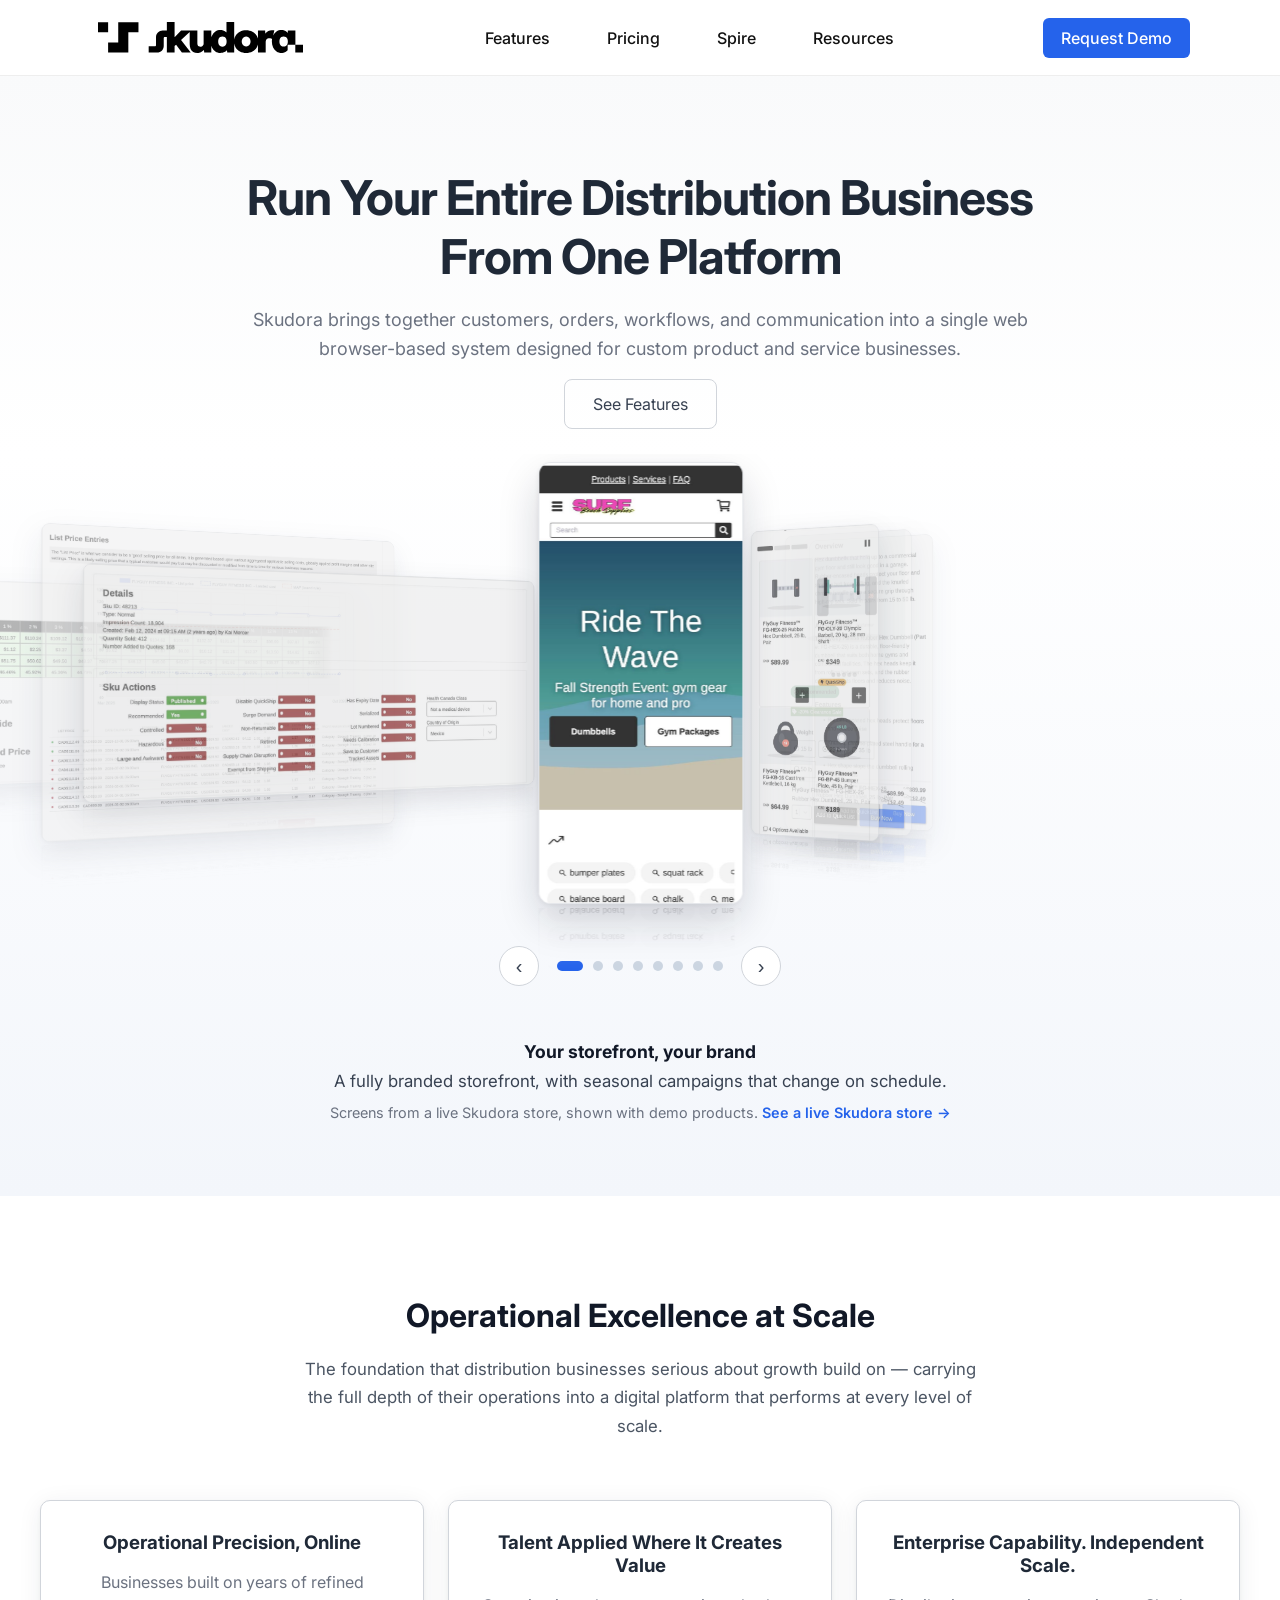
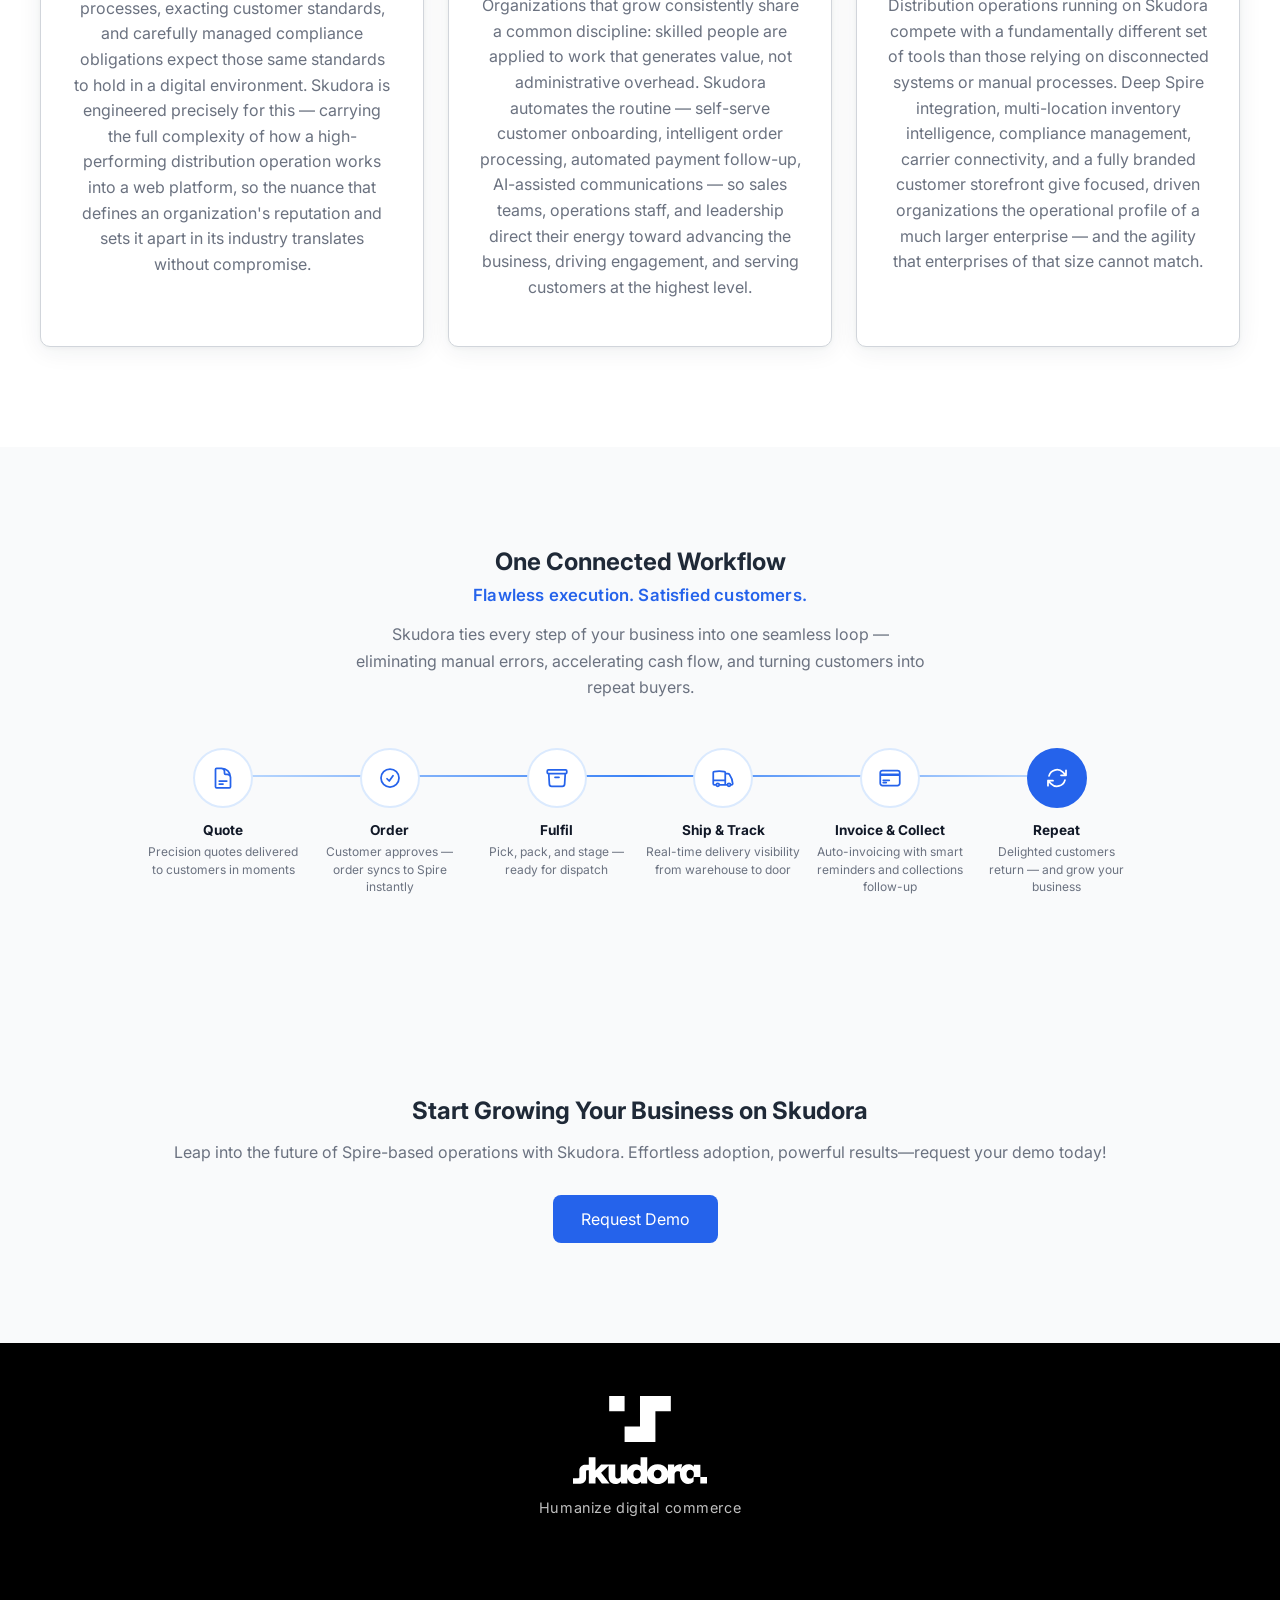
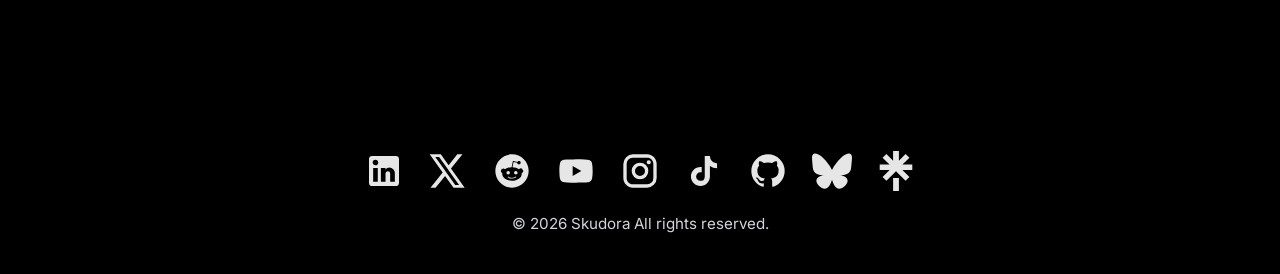
==== commit 750e0ccb: "Keep cover flow arrows in a fixed spot The stage keeps one height for every slide and the caption no" ====
--- a/index.html
+++ b/index.html
@@ -101,13 +101,13 @@
 </figure>
 </div>
 
-<p class="showcase-caption" aria-live="polite"></p>
-
 <div class="showcase-controls">
 <button type="button" class="showcase-arrow showcase-prev" aria-label="Previous screenshot">&#8249;</button>
 <div class="showcase-dots"></div>
 <button type="button" class="showcase-arrow showcase-next" aria-label="Next screenshot">&#8250;</button>
 </div>
+
+<p class="showcase-caption" aria-live="polite"></p>
 
 <p class="showcase-note">Screens from a live Skudora store, shown with demo products. <a href="https://internationalsafety.com" target="_blank" rel="noopener">See a live Skudora store &rarr;</a></p>
 
--- a/css/showcase.css
+++ b/css/showcase.css
@@ -17,7 +17,6 @@
   height: var(--sc-h, 440px);
   margin: 0 auto;
   perspective: 1600px;
-  transition: height 0.5s cubic-bezier(.2, .7, .2, 1);
   outline: none;
   touch-action: pan-y;
   user-select: none;
@@ -60,7 +59,6 @@
 
 .showcase-caption {
   max-width: 640px;
-  min-height: 3.4em;
   margin: 52px auto 0;
   padding: 0 20px;
   color: #374151;
@@ -80,7 +78,7 @@
   align-items: center;
   justify-content: center;
   gap: 18px;
-  margin-top: 14px;
+  margin-top: 44px;
 }
 
 .showcase-arrow {
@@ -114,7 +112,7 @@
 .showcase-dot.is-active { width: 26px; border-radius: 6px; background: #2563eb; }
 
 .showcase-note {
-  margin: 22px auto 0;
+  margin: 6px auto 0;
   padding: 0 20px;
   color: #6b7280;
   font-size: 0.9rem;
@@ -163,9 +161,10 @@
 @media (max-width: 768px) {
   .hero.hero--showcase { padding: 64px 20px 28px; }
   .showcase { padding-bottom: 56px; }
-  .showcase-caption { font-size: 1rem; margin-top: 26px; }
+  .showcase-caption { font-size: 1rem; min-height: 6.6em; }
+  .showcase-controls { margin-top: 30px; }
 }
 
 @media (prefers-reduced-motion: reduce) {
-  .showcase-slide, .showcase-stage { transition: none; }
+  .showcase-slide { transition: none; }
 }
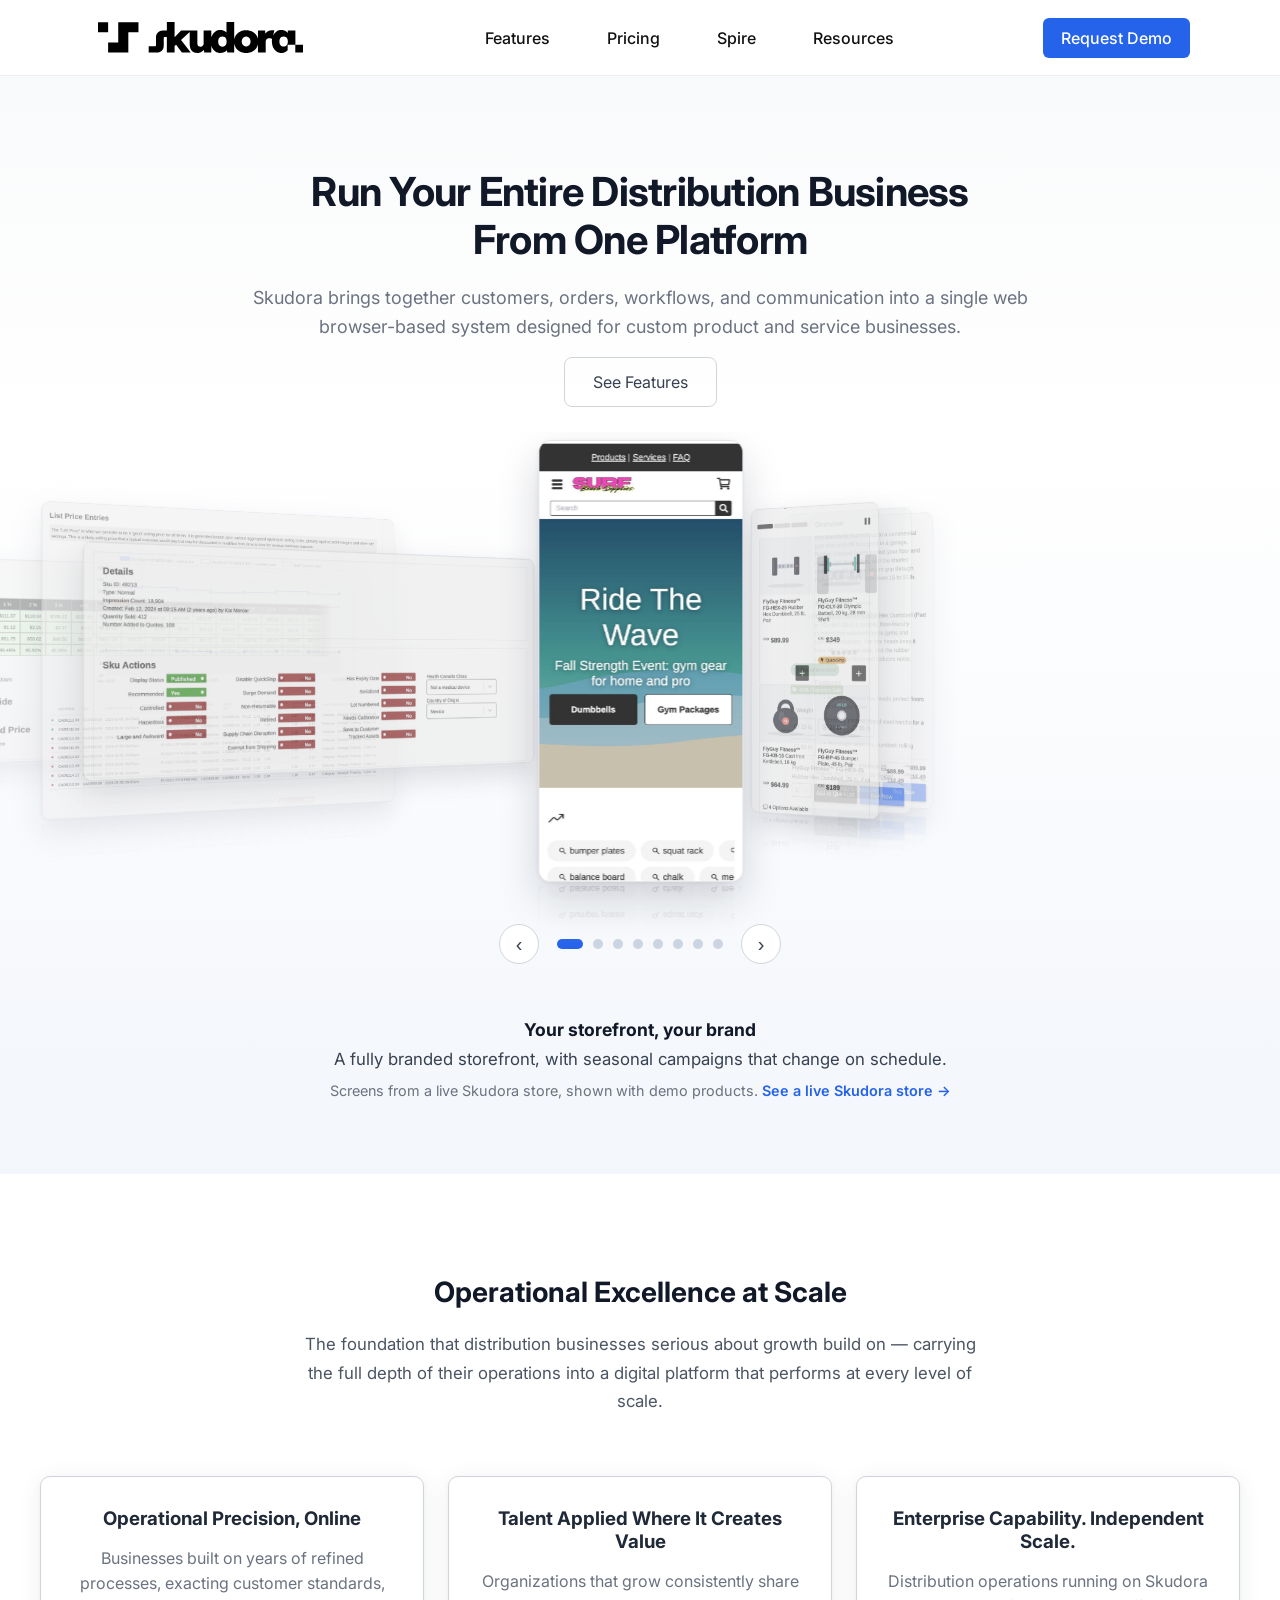
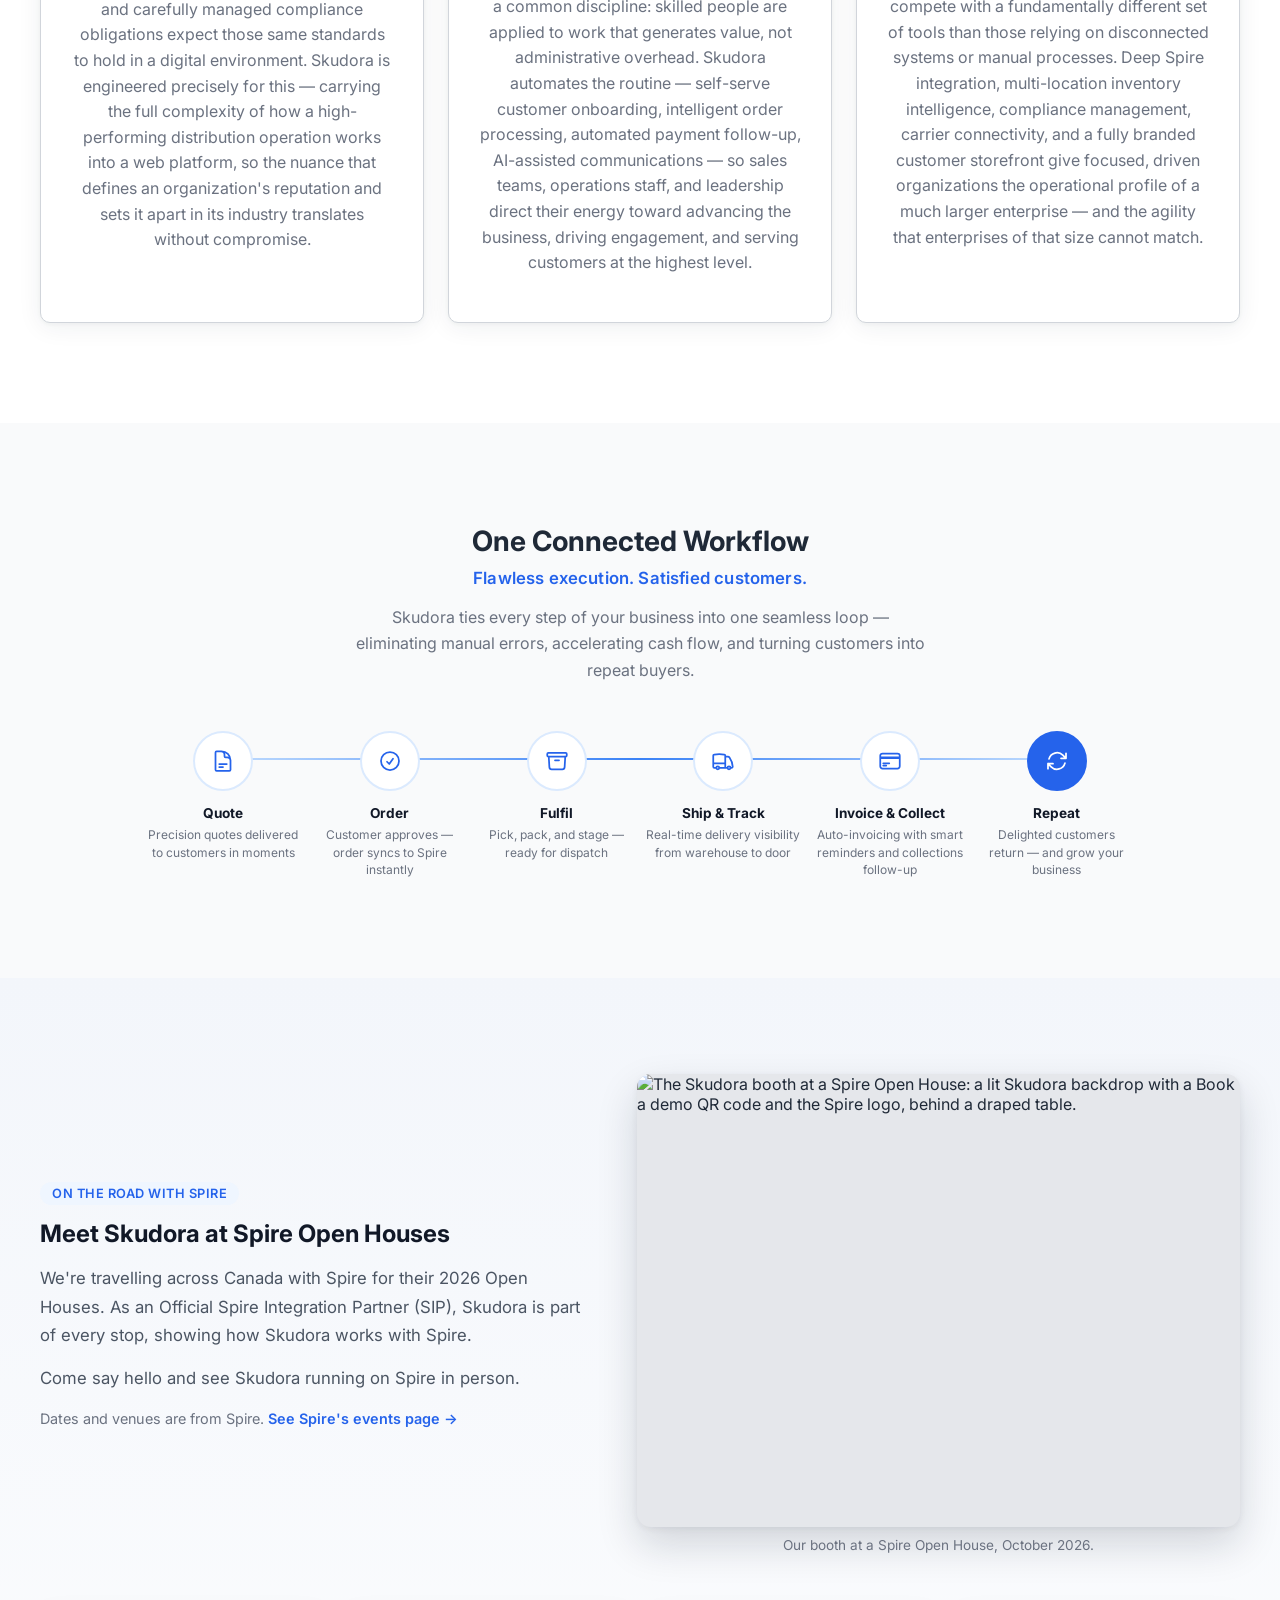
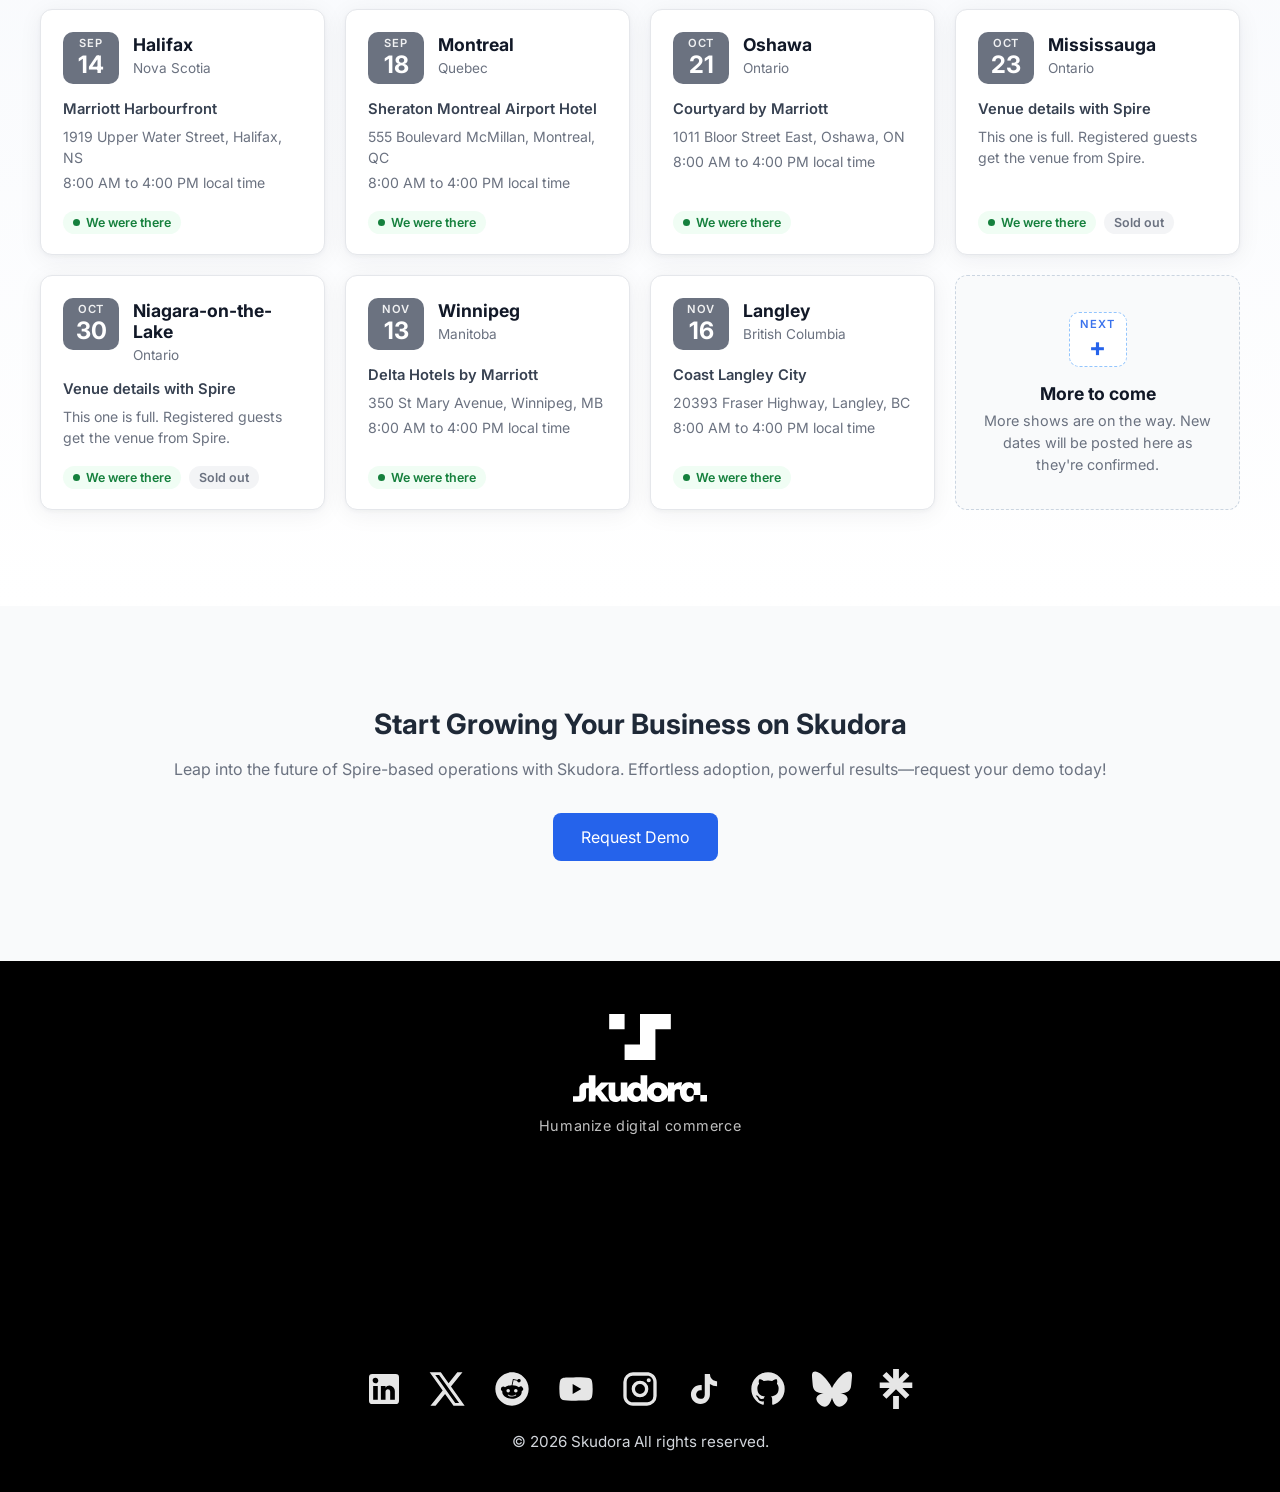
==== commit 51353f66: "Add Spire Open House trade show section to the homepage (photo pending) Co-Authored-By: Claude Opus " ====
--- a/index.html
+++ b/index.html
@@ -17,6 +17,7 @@
 
 <link rel="stylesheet" href="/css/styles.css">
 <link rel="stylesheet" href="/css/showcase.css">
+<link rel="stylesheet" href="/css/events.css">
 
 </head>
 
@@ -204,6 +205,104 @@
 
 </div>
 
+</section>
+
+
+
+<section class="events reveal" id="events" aria-labelledby="events-title">
+<div class="events-inner">
+
+<div class="events-intro">
+<div class="events-copy">
+<span class="events-eyebrow">On the road with Spire</span>
+<h2 id="events-title">Meet Skudora at Spire Open Houses</h2>
+<p>We're travelling across Canada with Spire for their 2026 Open Houses. As an Official Spire Integration Partner (SIP), Skudora is part of every stop, showing how Skudora works with Spire.</p>
+<p>Come say hello and see Skudora running on Spire in person.</p>
+<p class="events-source">Dates and venues are from Spire. <a href="https://www.spiresystems.com/events-2026/" target="_blank" rel="noopener">See Spire's events page &rarr;</a></p>
+</div>
+<figure class="events-photo">
+<img src="/images/events/skudora-booth.jpg" width="1600" height="1200" alt="The Skudora booth at a Spire Open House: a lit Skudora backdrop with a Book a demo QR code and the Spire logo, behind a draped table." loading="lazy" decoding="async">
+<figcaption>Our booth at a Spire Open House, October 2026.</figcaption>
+</figure>
+</div>
+
+<ul class="events-grid">
+<li class="event-card is-past" data-date="2026-09-14">
+<div class="event-top">
+<div class="event-date"><span class="m">Sep</span><span class="d">14</span></div>
+<div><h3 class="event-city">Halifax</h3><span class="event-prov">Nova Scotia</span></div>
+</div>
+<p class="event-venue">Marriott Harbourfront</p>
+<p class="event-address">1919 Upper Water Street, Halifax, NS</p>
+<p class="event-time">8:00 AM to 4:00 PM local time</p>
+<div class="event-foot"><span class="event-status is-past">We were there</span></div>
+</li>
+<li class="event-card is-past" data-date="2026-09-18">
+<div class="event-top">
+<div class="event-date"><span class="m">Sep</span><span class="d">18</span></div>
+<div><h3 class="event-city">Montreal</h3><span class="event-prov">Quebec</span></div>
+</div>
+<p class="event-venue">Sheraton Montreal Airport Hotel</p>
+<p class="event-address">555 Boulevard McMillan, Montreal, QC</p>
+<p class="event-time">8:00 AM to 4:00 PM local time</p>
+<div class="event-foot"><span class="event-status is-past">We were there</span></div>
+</li>
+<li class="event-card is-past" data-date="2026-10-21">
+<div class="event-top">
+<div class="event-date"><span class="m">Oct</span><span class="d">21</span></div>
+<div><h3 class="event-city">Oshawa</h3><span class="event-prov">Ontario</span></div>
+</div>
+<p class="event-venue">Courtyard by Marriott</p>
+<p class="event-address">1011 Bloor Street East, Oshawa, ON</p>
+<p class="event-time">8:00 AM to 4:00 PM local time</p>
+<div class="event-foot"><span class="event-status is-past">We were there</span></div>
+</li>
+<li class="event-card" data-date="2026-10-23">
+<div class="event-top">
+<div class="event-date"><span class="m">Oct</span><span class="d">23</span></div>
+<div><h3 class="event-city">Mississauga</h3><span class="event-prov">Ontario</span></div>
+</div>
+<p class="event-venue">Venue details with Spire</p>
+<p class="event-address">This one is full. Registered guests get the venue from Spire.</p>
+<div class="event-foot"><span class="event-status is-upcoming">We&#8217;ll be there</span> <span class="event-tag">Sold out</span></div>
+</li>
+<li class="event-card" data-date="2026-10-30">
+<div class="event-top">
+<div class="event-date"><span class="m">Oct</span><span class="d">30</span></div>
+<div><h3 class="event-city">Niagara-on-the-Lake</h3><span class="event-prov">Ontario</span></div>
+</div>
+<p class="event-venue">Venue details with Spire</p>
+<p class="event-address">This one is full. Registered guests get the venue from Spire.</p>
+<div class="event-foot"><span class="event-status is-upcoming">We&#8217;ll be there</span> <span class="event-tag">Sold out</span></div>
+</li>
+<li class="event-card" data-date="2026-11-13">
+<div class="event-top">
+<div class="event-date"><span class="m">Nov</span><span class="d">13</span></div>
+<div><h3 class="event-city">Winnipeg</h3><span class="event-prov">Manitoba</span></div>
+</div>
+<p class="event-venue">Delta Hotels by Marriott</p>
+<p class="event-address">350 St Mary Avenue, Winnipeg, MB</p>
+<p class="event-time">8:00 AM to 4:00 PM local time</p>
+<div class="event-foot"><span class="event-status is-upcoming">We&#8217;ll be there</span> <a class="event-link" href="https://www.spiresystems.com/events-2026/" target="_blank" rel="noopener">Register &rarr;</a></div>
+</li>
+<li class="event-card" data-date="2026-11-16">
+<div class="event-top">
+<div class="event-date"><span class="m">Nov</span><span class="d">16</span></div>
+<div><h3 class="event-city">Langley</h3><span class="event-prov">British Columbia</span></div>
+</div>
+<p class="event-venue">Coast Langley City</p>
+<p class="event-address">20393 Fraser Highway, Langley, BC</p>
+<p class="event-time">8:00 AM to 4:00 PM local time</p>
+<div class="event-foot"><span class="event-status is-upcoming">We&#8217;ll be there</span> <a class="event-link" href="https://www.spiresystems.com/events-2026/" target="_blank" rel="noopener">Register &rarr;</a></div>
+</li>
+<li class="event-card event-more">
+<div class="event-date"><span class="m">Next</span><span class="d">+</span></div>
+<h3 class="event-city">More to come</h3>
+<p>More shows are on the way. New dates will be posted here as they're confirmed.</p>
+</li>
+</ul>
+
+</div>
 </section>
 
 
@@ -320,6 +419,7 @@
 </div><!-- /.page-content -->
 
 <script src="/js/showcase.js" defer></script>
+<script src="/js/events.js" defer></script>
 
 </body>
 </html>
--- a/css/styles.css
+++ b/css/styles.css
@@ -776,6 +776,12 @@
   transform: rotate(180deg);
 }
 
+/* The price tile stays still on hover; lifting it made it jitter at the top edge. */
+.pricing-card:hover {
+  transform: none;
+  box-shadow: 0 4px 24px rgba(31,41,55,0.07), 0 1.5px 4px rgba(31,41,55,0.04);
+}
+
 .pricing-card ul {
   display: block;
   width: 100%;
@@ -1172,3 +1178,51 @@
 @media (prefers-reduced-motion: reduce) {
 .navbar::after { animation: none; opacity: 0; }
 }
+
+/* TYPE SCALE (site-wide)
+   One size for page titles and one for section headings, on every page.
+   Kept at the end of the file so it wins over older per-section sizes. */
+.hero h1,
+.page-title {
+  font-size: 40px;
+  font-weight: 700;
+  letter-spacing: -0.75px;
+  line-height: 1.2;
+  color: #111827;
+}
+
+.page-title {
+  margin: 0 0 20px;
+}
+
+.features h2,
+.workflow h2,
+.partner h2,
+.cta-section h2,
+.resources-section h2,
+.compare-section h2 {
+  font-size: 28px;
+  line-height: 1.3;
+}
+
+@media (max-width: 768px) {
+  .hero h1,
+  .page-title { font-size: 30px; letter-spacing: -0.5px; line-height: 1.25; }
+  .features h2,
+  .workflow h2,
+  .partner h2,
+  .cta-section h2,
+  .resources-section h2,
+  .compare-section h2 { font-size: 24px; }
+}
+
+@media (max-width: 480px) {
+  .hero h1,
+  .page-title { font-size: 26px; }
+  .features h2,
+  .workflow h2,
+  .partner h2,
+  .cta-section h2,
+  .resources-section h2,
+  .compare-section h2 { font-size: 22px; }
+}
--- a/css/events.css
+++ b/css/events.css
@@ -0,0 +1,260 @@
+/* Homepage "On the road with Spire" trade show section. Loaded by index.html only. */
+
+.events {
+  padding: 96px 20px;
+  background: linear-gradient(180deg, #f3f6fb 0%, #ffffff 100%);
+}
+
+.events-inner {
+  max-width: 1200px;
+  margin: 0 auto;
+}
+
+.events-intro {
+  display: grid;
+  grid-template-columns: 1fr 1.1fr;
+  gap: 48px;
+  align-items: center;
+  margin-bottom: 56px;
+}
+
+.events-eyebrow {
+  display: inline-block;
+  margin-bottom: 14px;
+  padding: 4px 12px;
+  border-radius: 999px;
+  background: #eff6ff;
+  color: #2563eb;
+  font-size: .8rem;
+  font-weight: 600;
+  letter-spacing: .04em;
+  text-transform: uppercase;
+}
+
+.events-copy h2 {
+  margin: 0 0 16px;
+  color: #111827;
+}
+
+.events-copy p {
+  margin: 0 0 14px;
+  color: #4b5563;
+  font-size: 1.05rem;
+  line-height: 1.7;
+}
+
+.events-copy .events-source {
+  font-size: .9rem;
+  color: #6b7280;
+}
+
+.events-copy .events-source a {
+  color: #2563eb;
+  font-weight: 600;
+  text-decoration: none;
+}
+
+.events-copy .events-source a:hover { text-decoration: underline; }
+
+.events-photo {
+  margin: 0;
+}
+
+.events-photo img {
+  display: block;
+  width: 100%;
+  height: auto;
+  aspect-ratio: 4 / 3;
+  object-fit: cover;
+  border-radius: 14px;
+  box-shadow: 0 18px 40px rgba(15, 23, 42, 0.16), 0 2px 6px rgba(15, 23, 42, 0.06);
+  background: #e5e7eb;
+}
+
+.events-photo figcaption {
+  margin-top: 10px;
+  color: #6b7280;
+  font-size: .85rem;
+  text-align: center;
+}
+
+/* Event tiles */
+.events-grid {
+  display: grid;
+  grid-template-columns: repeat(4, 1fr);
+  gap: 20px;
+  list-style: none;
+  margin: 0;
+  padding: 0;
+}
+
+.event-card {
+  display: flex;
+  flex-direction: column;
+  padding: 22px 22px 20px;
+  background: #fff;
+  border: 1px solid #e5e7eb;
+  border-radius: 12px;
+  box-shadow: 0 4px 24px rgba(31, 41, 55, 0.06), 0 1.5px 4px rgba(31, 41, 55, 0.04);
+  text-align: left;
+}
+
+.event-top {
+  display: flex;
+  align-items: flex-start;
+  gap: 14px;
+  margin-bottom: 14px;
+}
+
+.event-date {
+  flex: none;
+  width: 56px;
+  padding: 6px 0 7px;
+  border-radius: 10px;
+  background: #2563eb;
+  color: #fff;
+  text-align: center;
+  line-height: 1;
+}
+
+.event-date .m {
+  display: block;
+  font-size: .7rem;
+  font-weight: 600;
+  letter-spacing: .08em;
+  text-transform: uppercase;
+  opacity: .9;
+}
+
+.event-date .d {
+  display: block;
+  margin-top: 4px;
+  font-size: 1.5rem;
+  font-weight: 700;
+}
+
+.event-city {
+  margin: 2px 0 2px;
+  color: #111827;
+  font-size: 1.1rem;
+  font-weight: 700;
+}
+
+.event-prov {
+  color: #6b7280;
+  font-size: .85rem;
+}
+
+.event-venue {
+  margin: 0 0 4px;
+  color: #374151;
+  font-size: .92rem;
+  font-weight: 600;
+}
+
+.event-address,
+.event-time {
+  margin: 0 0 4px;
+  color: #6b7280;
+  font-size: .88rem;
+  line-height: 1.5;
+}
+
+.event-foot {
+  display: flex;
+  flex-wrap: wrap;
+  align-items: center;
+  gap: 8px;
+  margin-top: auto;
+  padding-top: 14px;
+}
+
+.event-status {
+  display: inline-flex;
+  align-items: center;
+  gap: 6px;
+  padding: 4px 10px;
+  border-radius: 999px;
+  font-size: .78rem;
+  font-weight: 600;
+}
+
+.event-status::before {
+  content: "";
+  width: 7px;
+  height: 7px;
+  border-radius: 50%;
+  background: currentColor;
+}
+
+.event-status.is-upcoming { background: #eff6ff; color: #2563eb; }
+.event-status.is-past { background: #f0fdf4; color: #15803d; }
+
+.event-tag {
+  padding: 4px 10px;
+  border-radius: 999px;
+  background: #f3f4f6;
+  color: #6b7280;
+  font-size: .78rem;
+  font-weight: 600;
+}
+
+.event-link {
+  margin-left: auto;
+  color: #2563eb;
+  font-size: .85rem;
+  font-weight: 600;
+  text-decoration: none;
+  white-space: nowrap;
+}
+
+.event-link:hover { text-decoration: underline; }
+
+.event-card.is-past .event-date { background: #6b7280; }
+
+/* "More to come" tile */
+.event-card.event-more {
+  align-items: center;
+  justify-content: center;
+  text-align: center;
+  background: #f9fafb;
+  border-style: dashed;
+  border-color: #cbd5e1;
+  box-shadow: none;
+}
+
+.event-more .event-date {
+  background: #fff;
+  color: #2563eb;
+  border: 1.5px dashed #93c5fd;
+  margin: 0 auto 14px;
+}
+
+.event-more .event-date .d { font-size: 1.6rem; }
+
+.event-more .event-city { margin-bottom: 6px; }
+
+.event-more p {
+  margin: 0;
+  color: #6b7280;
+  font-size: .9rem;
+  line-height: 1.5;
+}
+
+@media (max-width: 1080px) {
+  .events-grid { grid-template-columns: repeat(2, 1fr); }
+}
+
+@media (max-width: 860px) {
+  .events-intro { grid-template-columns: 1fr; gap: 32px; }
+  .events-copy { text-align: center; }
+}
+
+@media (max-width: 768px) {
+  .events { padding: 64px 18px; }
+  .events-intro { margin-bottom: 36px; }
+}
+
+@media (max-width: 560px) {
+  .events-grid { grid-template-columns: 1fr; }
+}
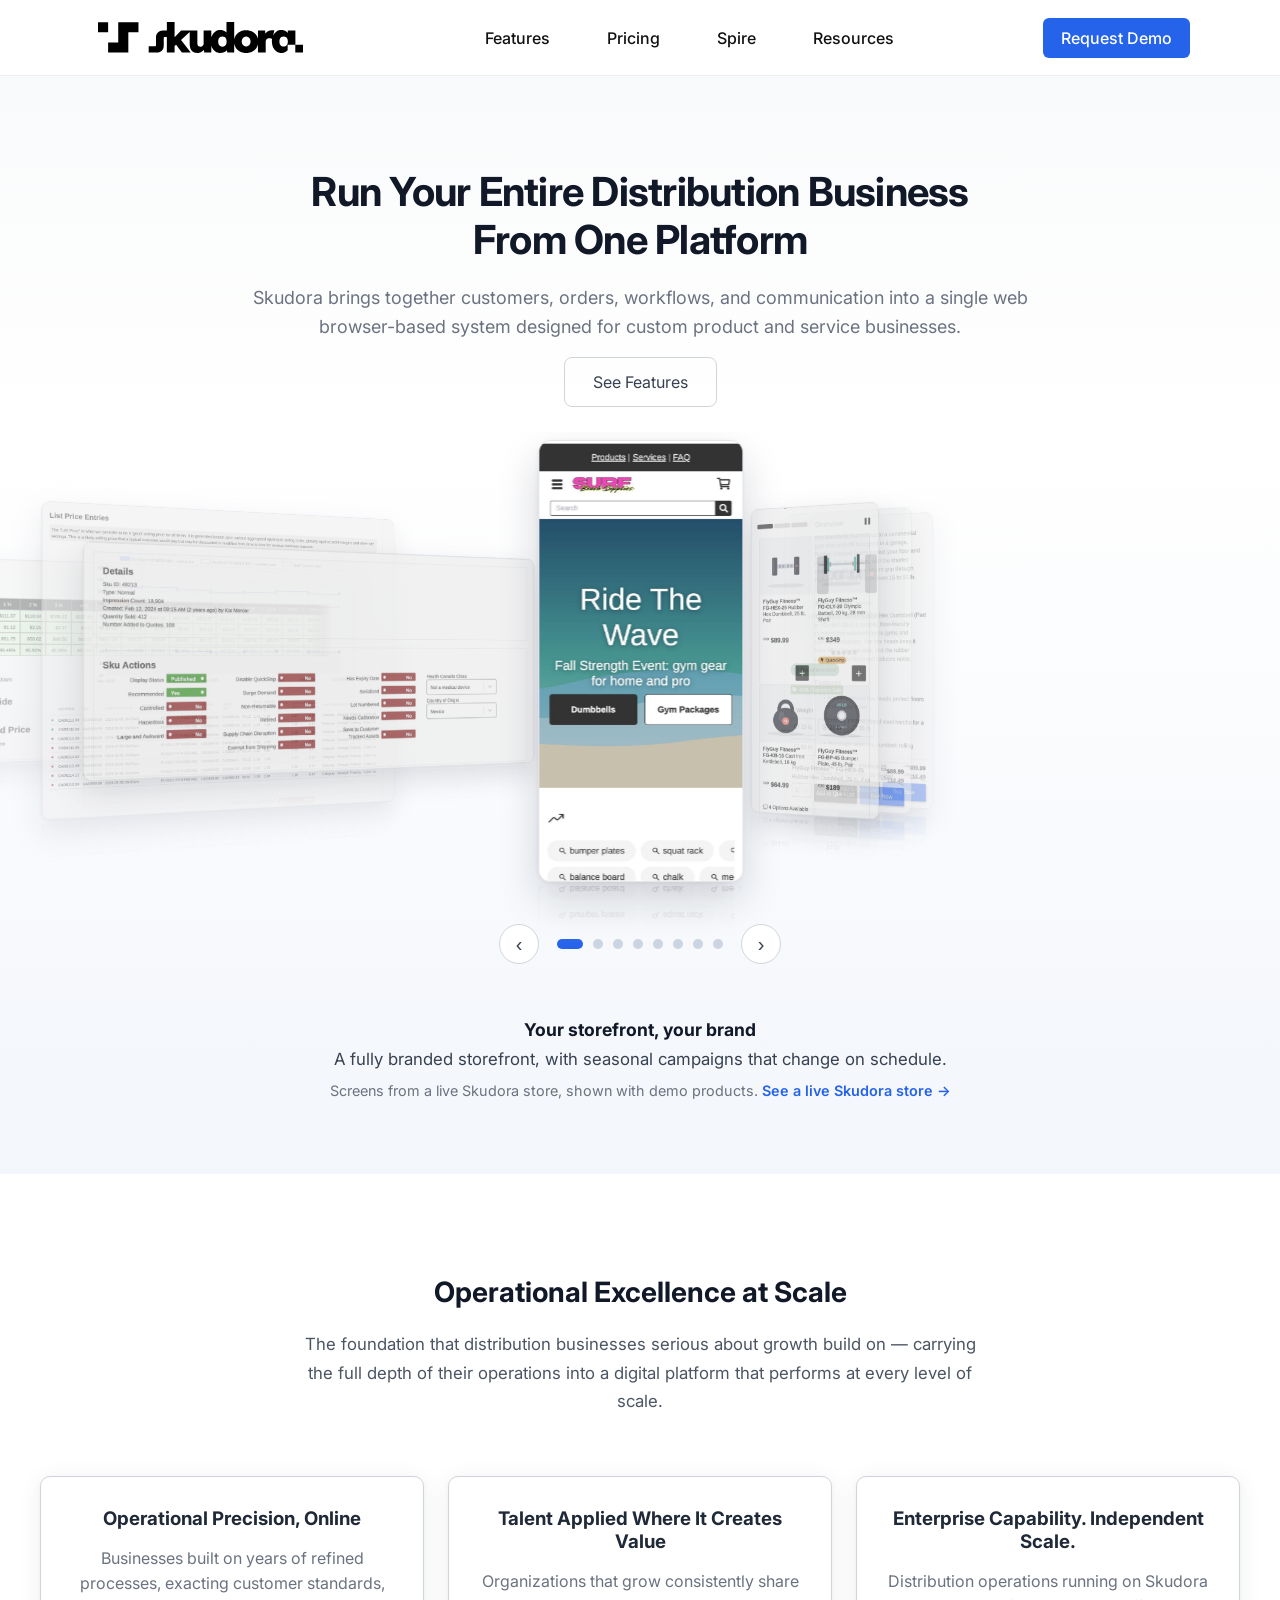
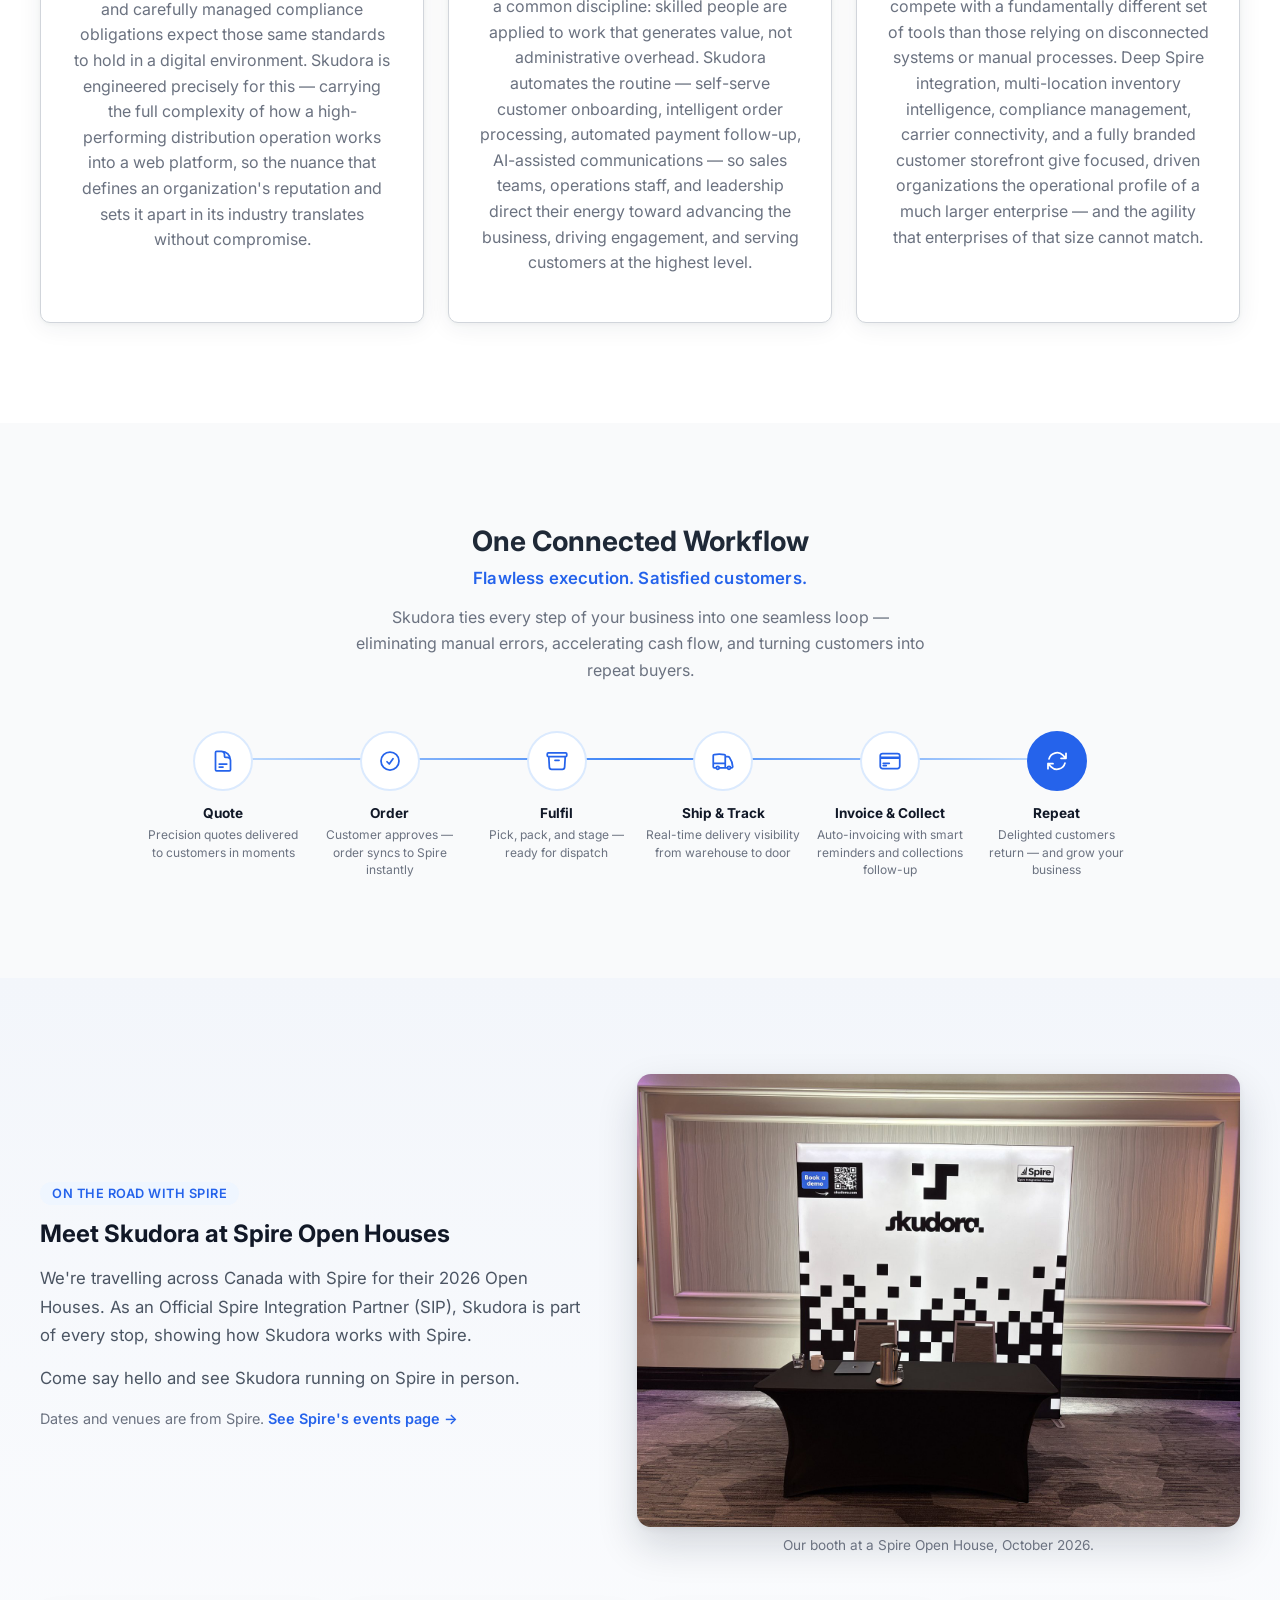
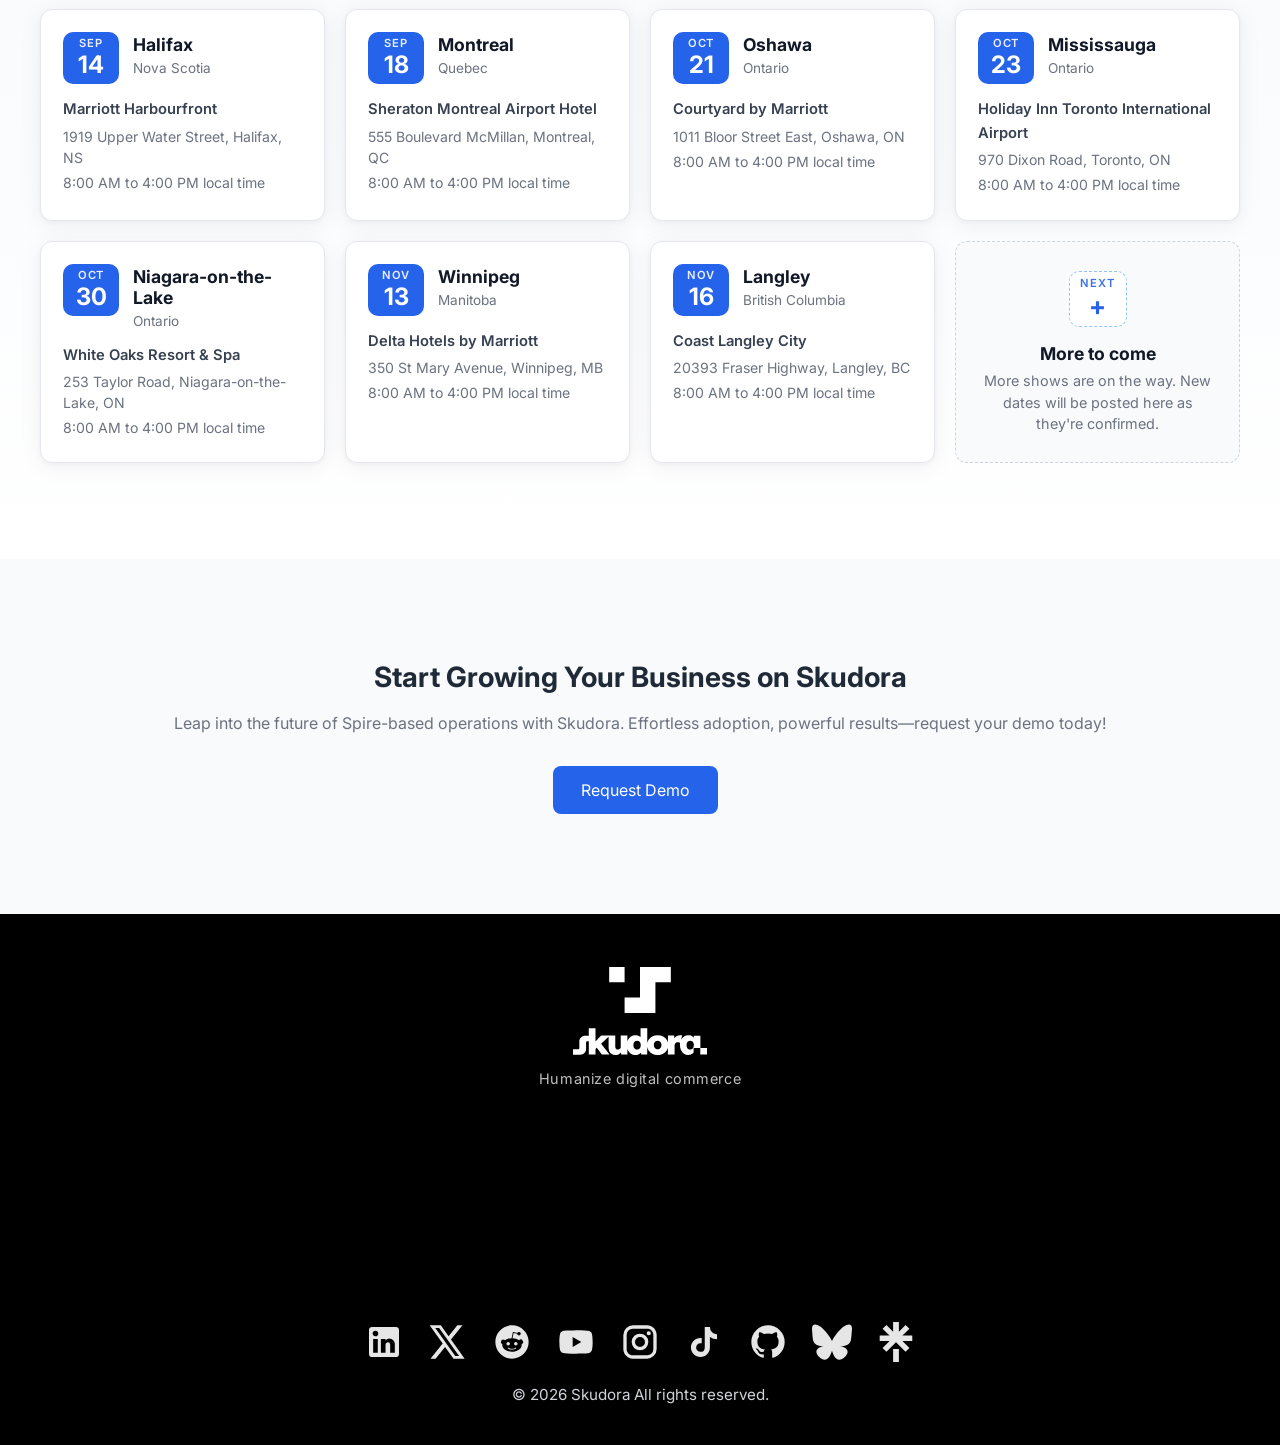
==== commit ccc82e06: "Trade show section: booth photo, simple tiles, Mississauga and Niagara venues Co-Authored-By: Claude" ====
--- a/index.html
+++ b/index.html
@@ -227,7 +227,7 @@
 </div>
 
 <ul class="events-grid">
-<li class="event-card is-past" data-date="2026-09-14">
+<li class="event-card">
 <div class="event-top">
 <div class="event-date"><span class="m">Sep</span><span class="d">14</span></div>
 <div><h3 class="event-city">Halifax</h3><span class="event-prov">Nova Scotia</span></div>
@@ -235,9 +235,8 @@
 <p class="event-venue">Marriott Harbourfront</p>
 <p class="event-address">1919 Upper Water Street, Halifax, NS</p>
 <p class="event-time">8:00 AM to 4:00 PM local time</p>
-<div class="event-foot"><span class="event-status is-past">We were there</span></div>
-</li>
-<li class="event-card is-past" data-date="2026-09-18">
+</li>
+<li class="event-card">
 <div class="event-top">
 <div class="event-date"><span class="m">Sep</span><span class="d">18</span></div>
 <div><h3 class="event-city">Montreal</h3><span class="event-prov">Quebec</span></div>
@@ -245,9 +244,8 @@
 <p class="event-venue">Sheraton Montreal Airport Hotel</p>
 <p class="event-address">555 Boulevard McMillan, Montreal, QC</p>
 <p class="event-time">8:00 AM to 4:00 PM local time</p>
-<div class="event-foot"><span class="event-status is-past">We were there</span></div>
-</li>
-<li class="event-card is-past" data-date="2026-10-21">
+</li>
+<li class="event-card">
 <div class="event-top">
 <div class="event-date"><span class="m">Oct</span><span class="d">21</span></div>
 <div><h3 class="event-city">Oshawa</h3><span class="event-prov">Ontario</span></div>
@@ -255,27 +253,26 @@
 <p class="event-venue">Courtyard by Marriott</p>
 <p class="event-address">1011 Bloor Street East, Oshawa, ON</p>
 <p class="event-time">8:00 AM to 4:00 PM local time</p>
-<div class="event-foot"><span class="event-status is-past">We were there</span></div>
-</li>
-<li class="event-card" data-date="2026-10-23">
+</li>
+<li class="event-card">
 <div class="event-top">
 <div class="event-date"><span class="m">Oct</span><span class="d">23</span></div>
 <div><h3 class="event-city">Mississauga</h3><span class="event-prov">Ontario</span></div>
 </div>
-<p class="event-venue">Venue details with Spire</p>
-<p class="event-address">This one is full. Registered guests get the venue from Spire.</p>
-<div class="event-foot"><span class="event-status is-upcoming">We&#8217;ll be there</span> <span class="event-tag">Sold out</span></div>
-</li>
-<li class="event-card" data-date="2026-10-30">
+<p class="event-venue">Holiday Inn Toronto International Airport</p>
+<p class="event-address">970 Dixon Road, Toronto, ON</p>
+<p class="event-time">8:00 AM to 4:00 PM local time</p>
+</li>
+<li class="event-card">
 <div class="event-top">
 <div class="event-date"><span class="m">Oct</span><span class="d">30</span></div>
 <div><h3 class="event-city">Niagara-on-the-Lake</h3><span class="event-prov">Ontario</span></div>
 </div>
-<p class="event-venue">Venue details with Spire</p>
-<p class="event-address">This one is full. Registered guests get the venue from Spire.</p>
-<div class="event-foot"><span class="event-status is-upcoming">We&#8217;ll be there</span> <span class="event-tag">Sold out</span></div>
-</li>
-<li class="event-card" data-date="2026-11-13">
+<p class="event-venue">White Oaks Resort &amp; Spa</p>
+<p class="event-address">253 Taylor Road, Niagara-on-the-Lake, ON</p>
+<p class="event-time">8:00 AM to 4:00 PM local time</p>
+</li>
+<li class="event-card">
 <div class="event-top">
 <div class="event-date"><span class="m">Nov</span><span class="d">13</span></div>
 <div><h3 class="event-city">Winnipeg</h3><span class="event-prov">Manitoba</span></div>
@@ -283,9 +280,8 @@
 <p class="event-venue">Delta Hotels by Marriott</p>
 <p class="event-address">350 St Mary Avenue, Winnipeg, MB</p>
 <p class="event-time">8:00 AM to 4:00 PM local time</p>
-<div class="event-foot"><span class="event-status is-upcoming">We&#8217;ll be there</span> <a class="event-link" href="https://www.spiresystems.com/events-2026/" target="_blank" rel="noopener">Register &rarr;</a></div>
-</li>
-<li class="event-card" data-date="2026-11-16">
+</li>
+<li class="event-card">
 <div class="event-top">
 <div class="event-date"><span class="m">Nov</span><span class="d">16</span></div>
 <div><h3 class="event-city">Langley</h3><span class="event-prov">British Columbia</span></div>
@@ -293,7 +289,6 @@
 <p class="event-venue">Coast Langley City</p>
 <p class="event-address">20393 Fraser Highway, Langley, BC</p>
 <p class="event-time">8:00 AM to 4:00 PM local time</p>
-<div class="event-foot"><span class="event-status is-upcoming">We&#8217;ll be there</span> <a class="event-link" href="https://www.spiresystems.com/events-2026/" target="_blank" rel="noopener">Register &rarr;</a></div>
 </li>
 <li class="event-card event-more">
 <div class="event-date"><span class="m">Next</span><span class="d">+</span></div>
@@ -419,7 +414,6 @@
 </div><!-- /.page-content -->
 
 <script src="/js/showcase.js" defer></script>
-<script src="/js/events.js" defer></script>
 
 </body>
 </html>
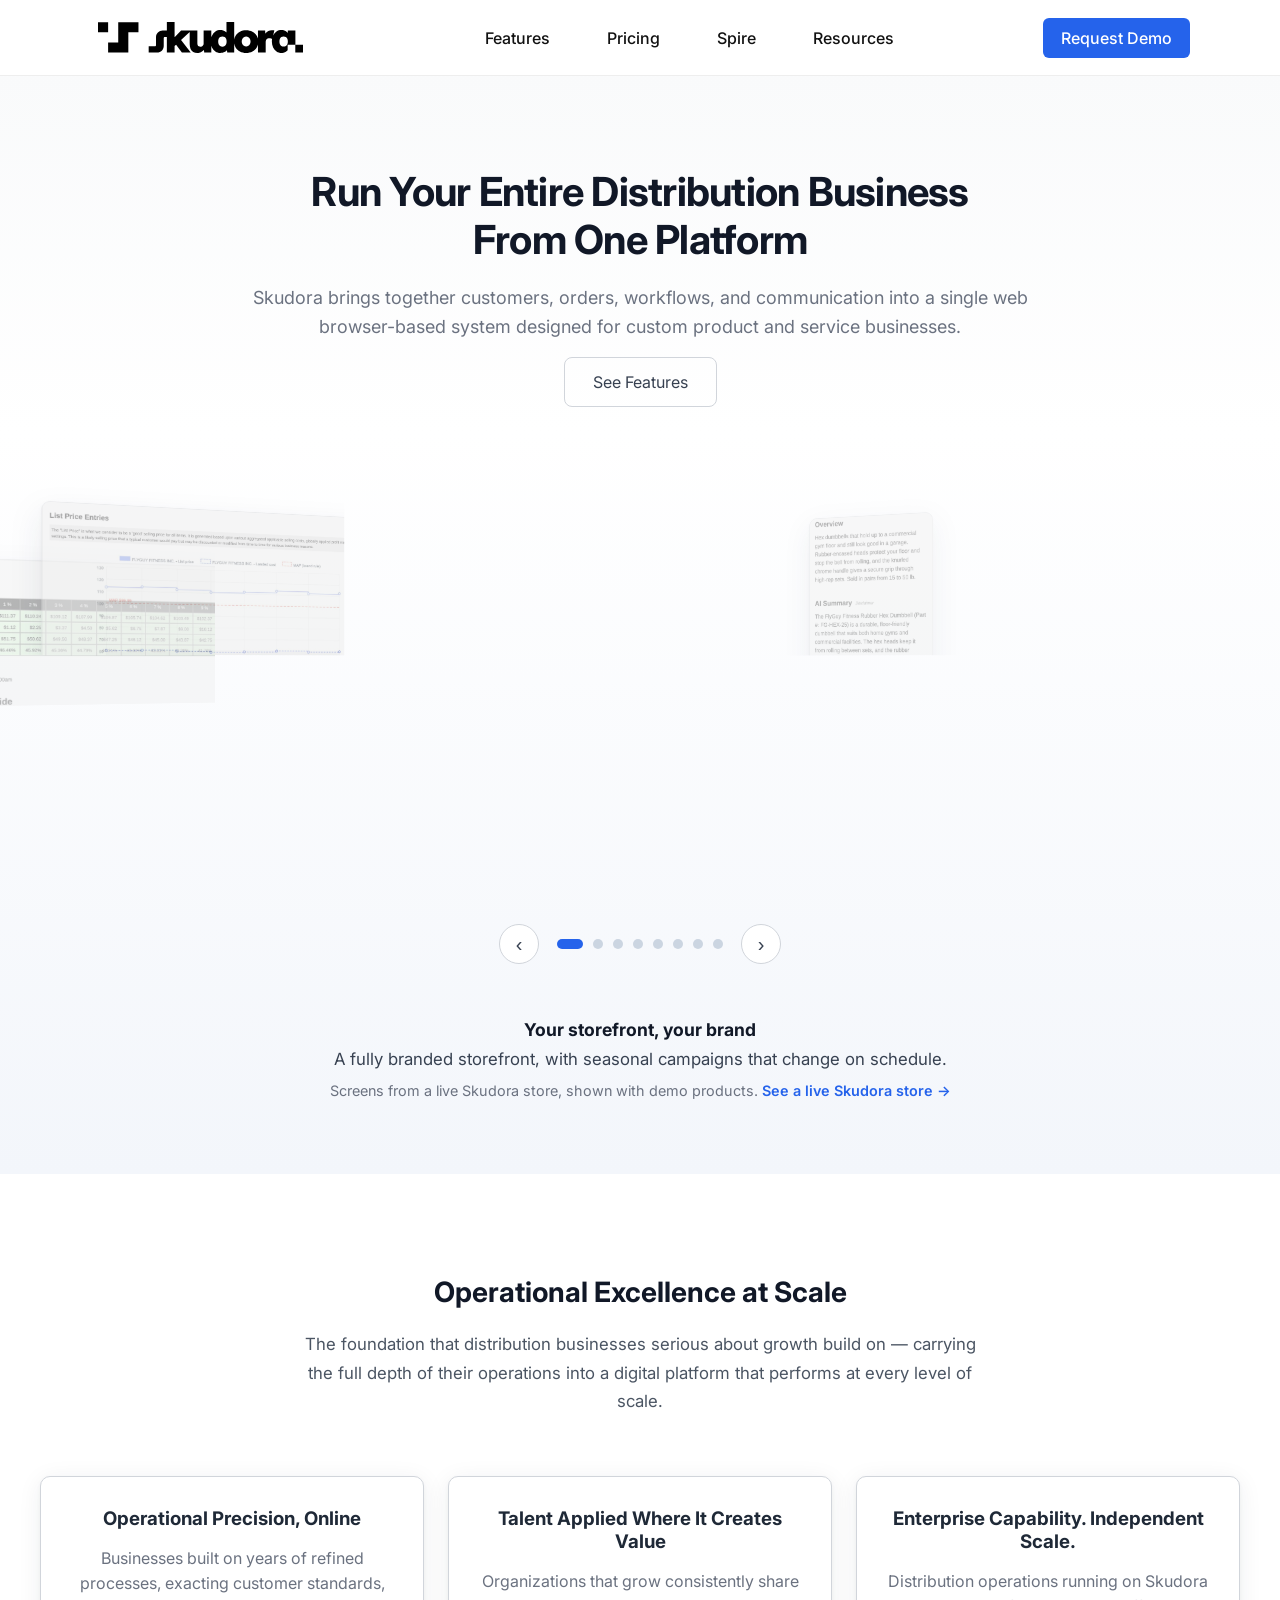
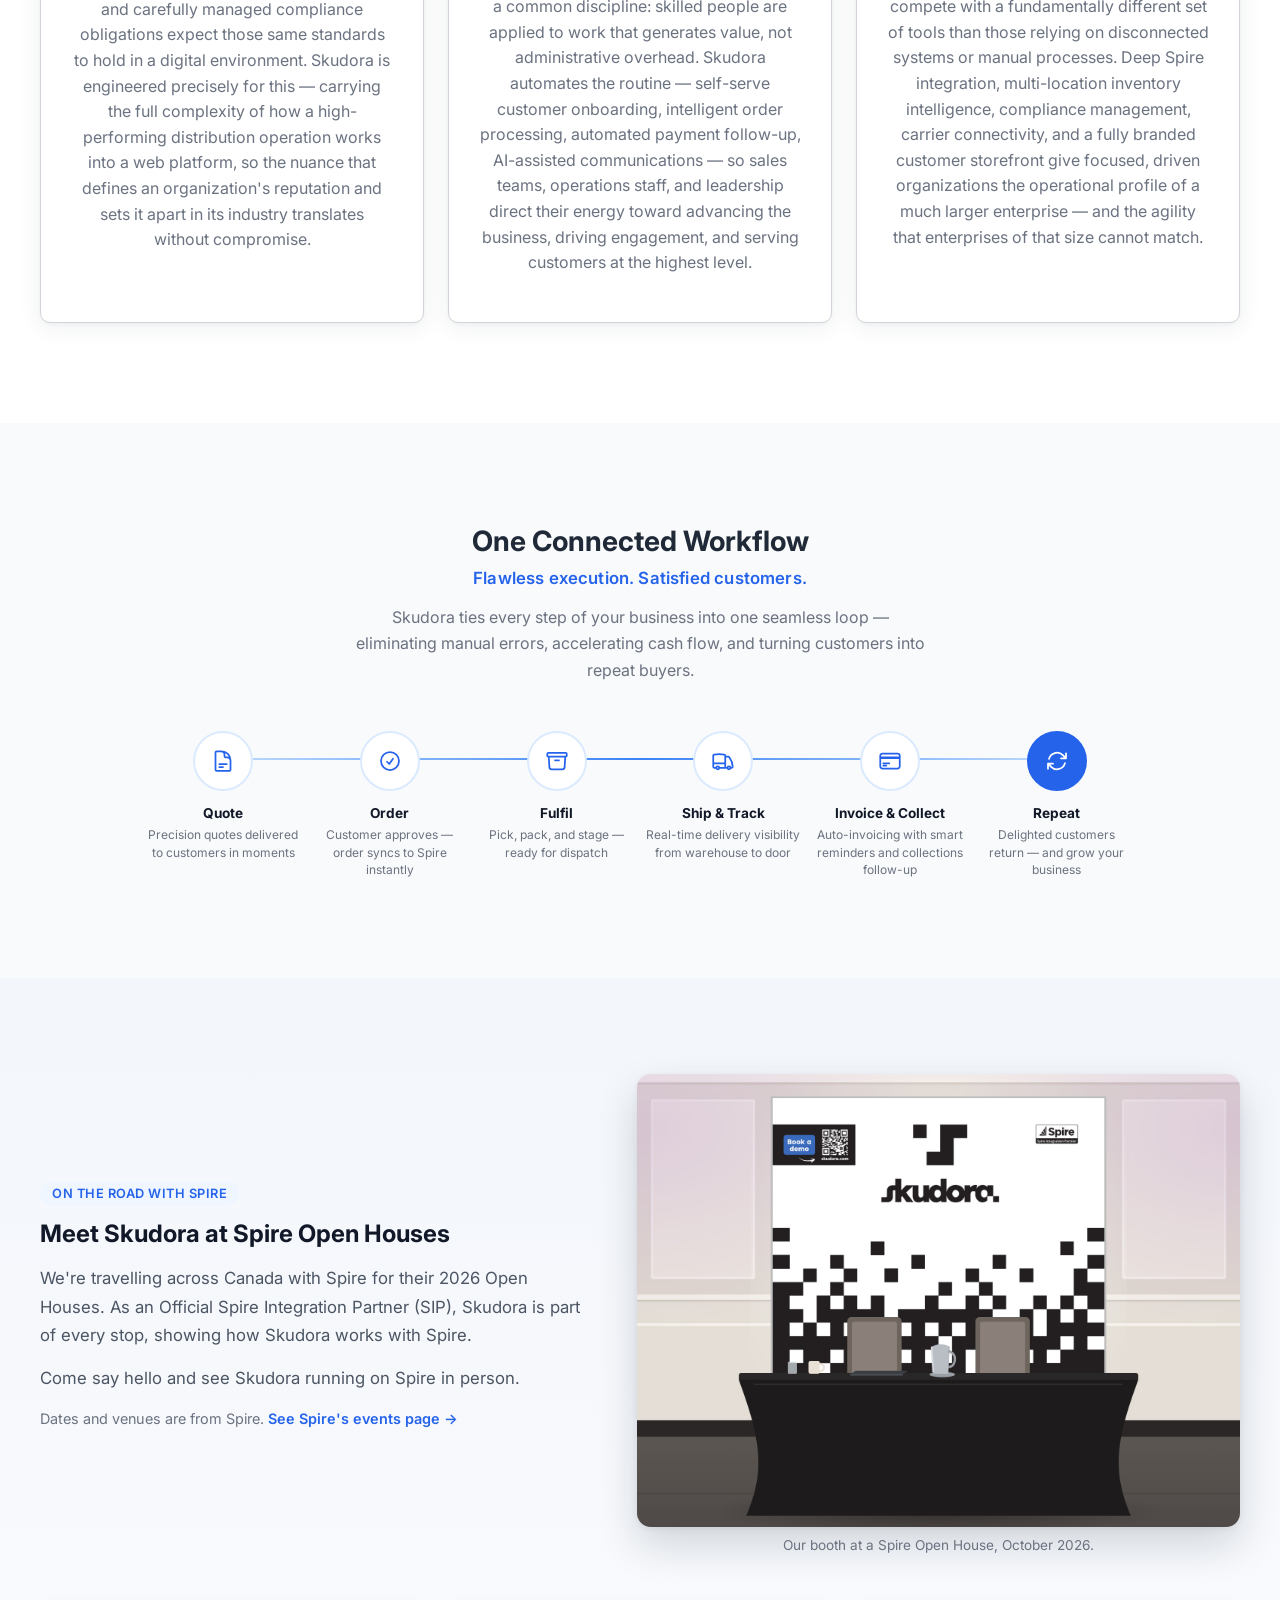
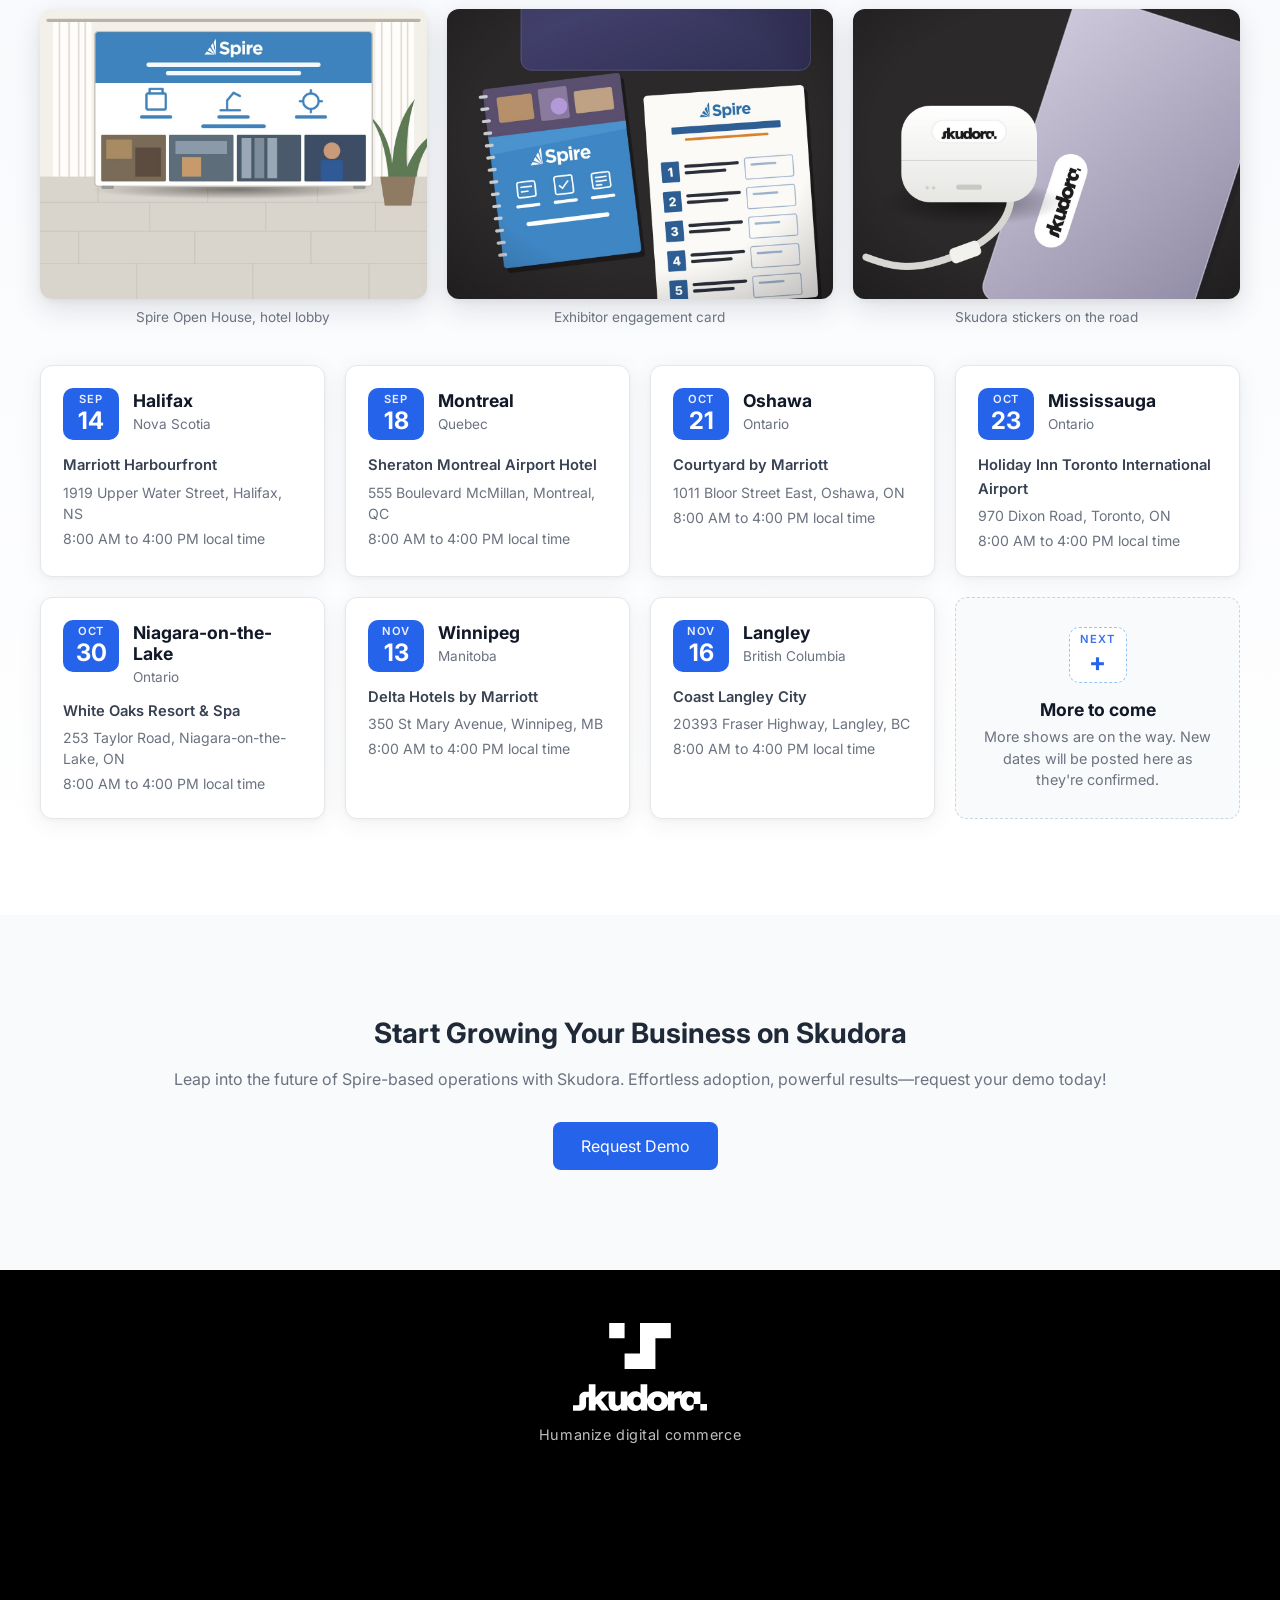
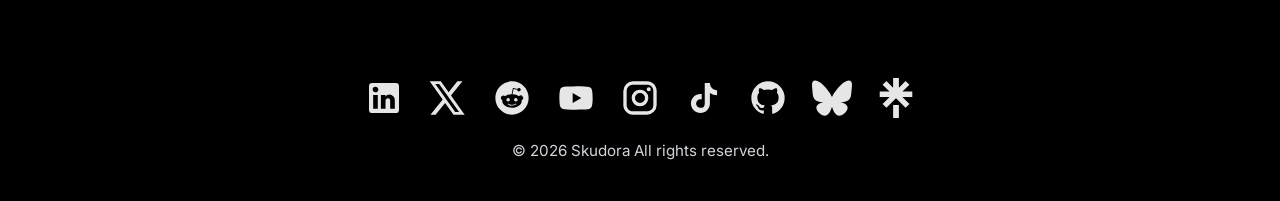
==== commit 567df2be: "Trade show section: flat illustrations of the booth and three event scenes Booth redrawn straight an" ====
--- a/index.html
+++ b/index.html
@@ -221,10 +221,16 @@
 <p class="events-source">Dates and venues are from Spire. <a href="https://www.spiresystems.com/events-2026/" target="_blank" rel="noopener">See Spire's events page &rarr;</a></p>
 </div>
 <figure class="events-photo">
-<img src="/images/events/skudora-booth.jpg" width="1600" height="1200" alt="The Skudora booth at a Spire Open House: a lit Skudora backdrop with a Book a demo QR code and the Spire logo, behind a draped table." loading="lazy" decoding="async">
+<img src="/images/events/skudora-booth.jpg" width="1600" height="1200" alt="Illustration of the Skudora booth at a Spire Open House: the Skudora backdrop with a Book a demo QR code and the Spire Integration Partner badge, behind a draped table." loading="lazy" decoding="async">
 <figcaption>Our booth at a Spire Open House, October 2026.</figcaption>
 </figure>
 </div>
+
+<ul class="events-gallery">
+<li><img src="/images/events/lobby.jpg" width="1200" height="900" alt="Illustration of Spire's backdrop in a hotel lobby at an Open House." loading="lazy" decoding="async"><span>Spire Open House, hotel lobby</span></li>
+<li><img src="/images/events/spire-materials.jpg" width="1200" height="900" alt="Illustration of a Spire notebook and the Spire Exhibitor Engagement Card on our table." loading="lazy" decoding="async"><span>Exhibitor engagement card</span></li>
+<li><img src="/images/events/swag.jpg" width="1200" height="900" alt="Illustration of Skudora stickers on an earbud case and a laptop." loading="lazy" decoding="async"><span>Skudora stickers on the road</span></li>
+</ul>
 
 <ul class="events-grid">
 <li class="event-card">
--- a/css/events.css
+++ b/css/events.css
@@ -258,3 +258,43 @@
 @media (max-width: 560px) {
   .events-grid { grid-template-columns: 1fr; }
 }
+
+/* Illustration row */
+.events-gallery {
+  display: grid;
+  grid-template-columns: repeat(3, 1fr);
+  gap: 20px;
+  list-style: none;
+  margin: 0 0 40px;
+  padding: 0;
+}
+
+.events-gallery li { margin: 0; }
+
+.events-gallery img {
+  display: block;
+  width: 100%;
+  height: auto;
+  aspect-ratio: 4 / 3;
+  object-fit: cover;
+  border-radius: 12px;
+  box-shadow: 0 10px 28px rgba(15, 23, 42, 0.12), 0 2px 6px rgba(15, 23, 42, 0.05);
+}
+
+.events-gallery span {
+  display: block;
+  margin-top: 10px;
+  color: #6b7280;
+  font-size: .85rem;
+  text-align: center;
+}
+
+@media (max-width: 760px) {
+  .events-gallery { grid-template-columns: 1fr 1fr; }
+  .events-gallery li:last-child { grid-column: 1 / -1; max-width: 50%; justify-self: center; }
+}
+
+@media (max-width: 480px) {
+  .events-gallery { grid-template-columns: 1fr; }
+  .events-gallery li:last-child { max-width: none; }
+}
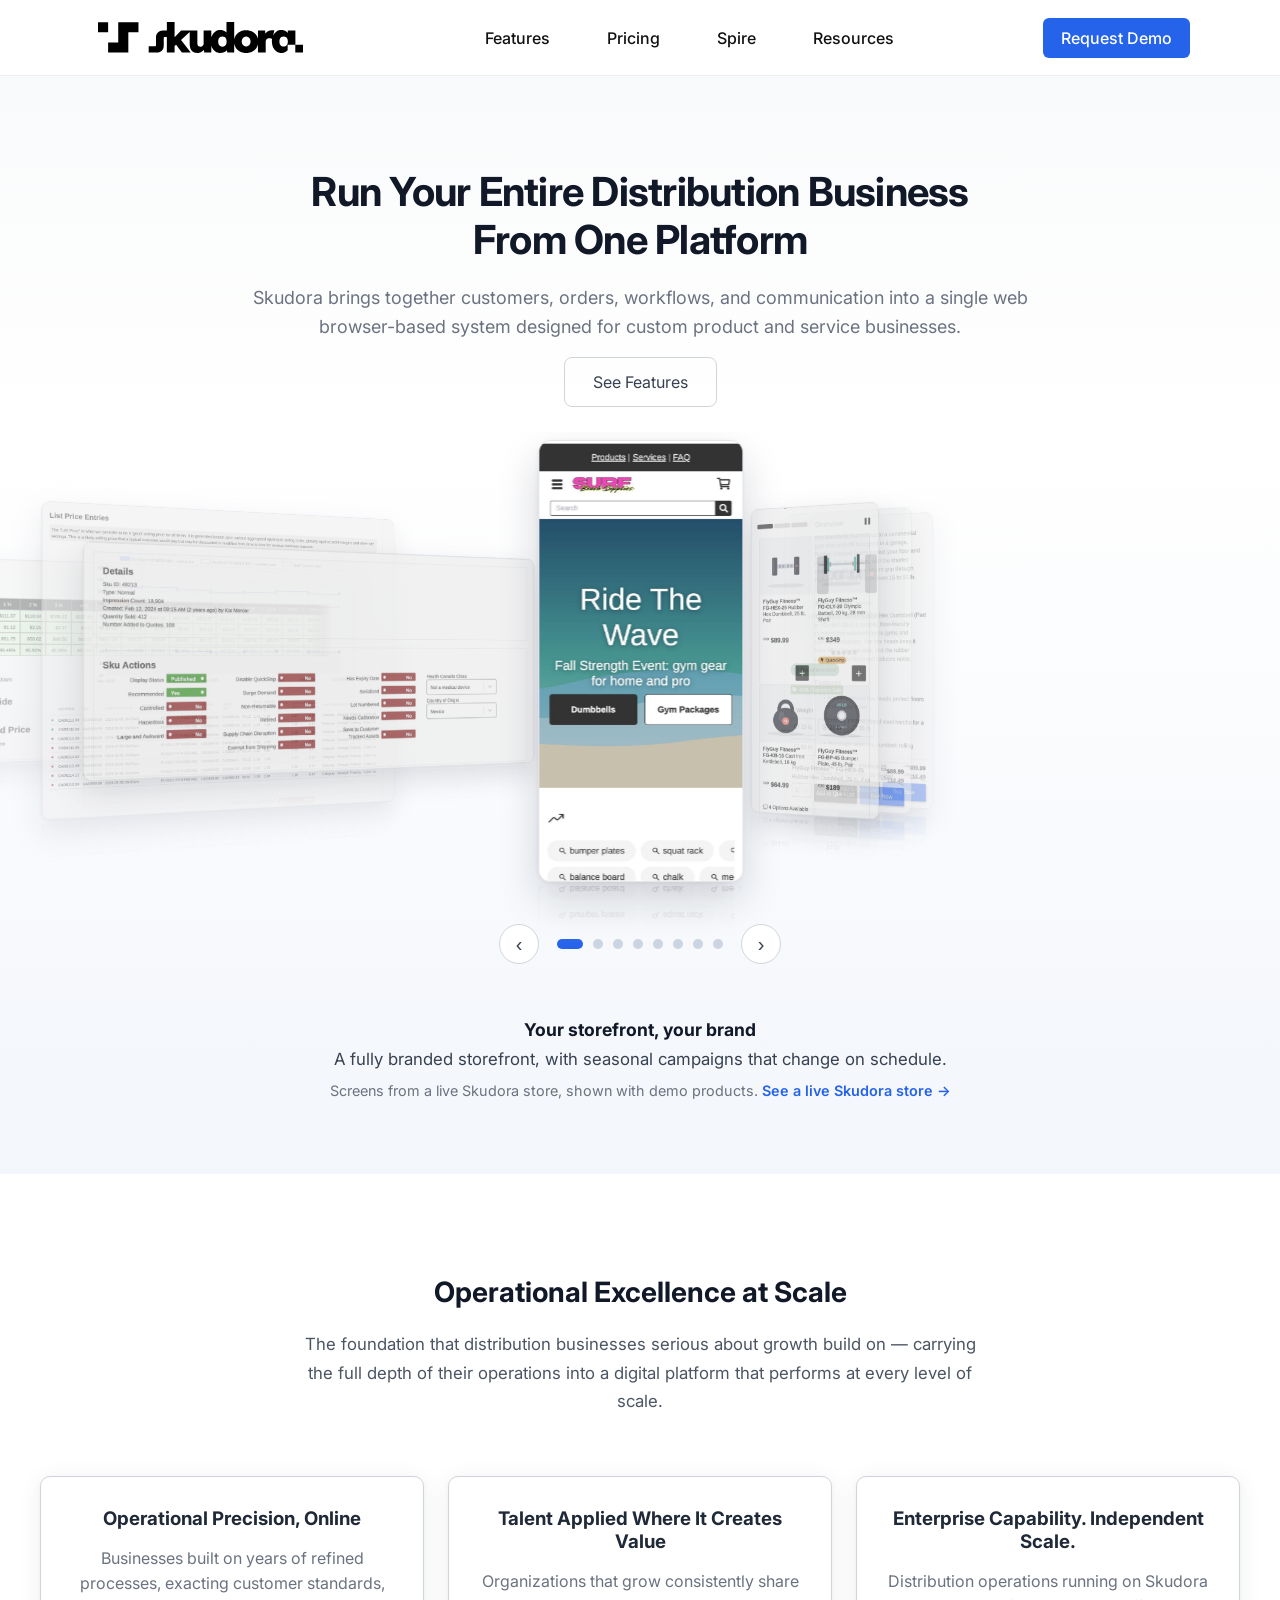
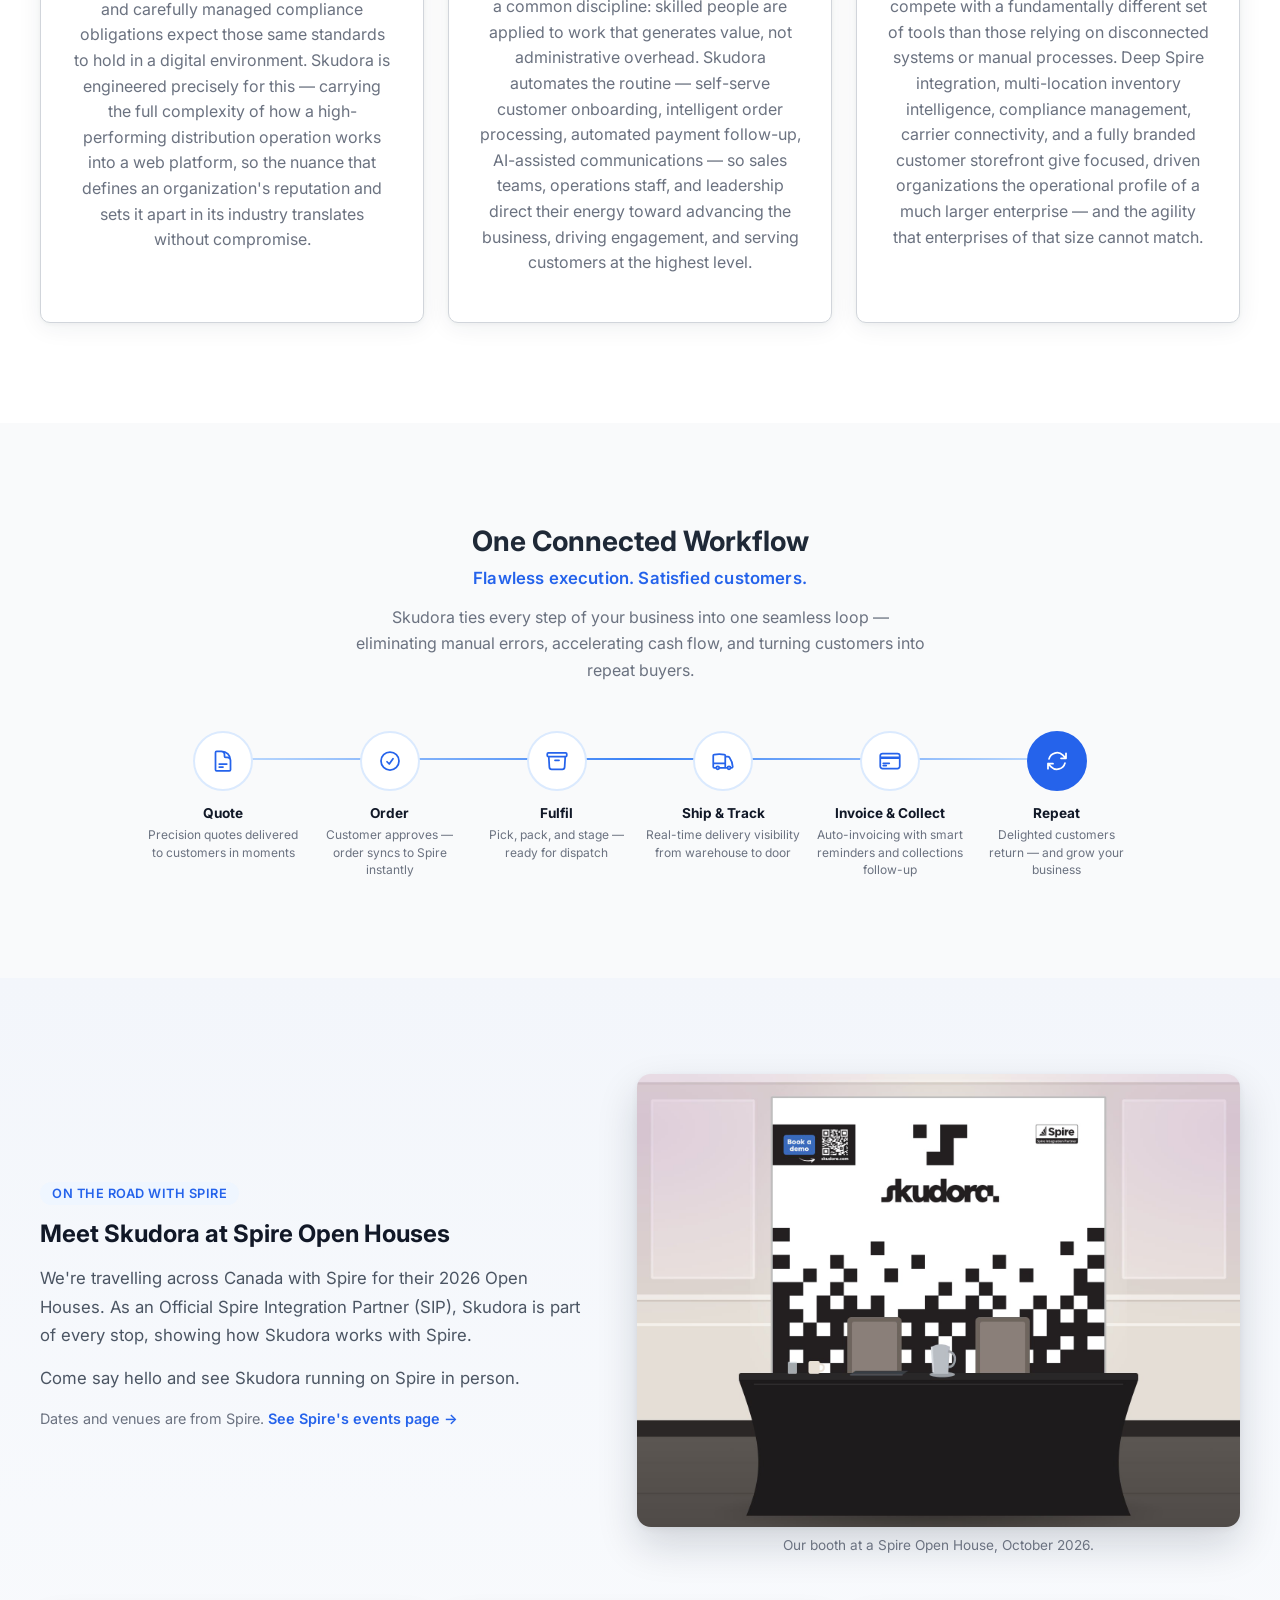
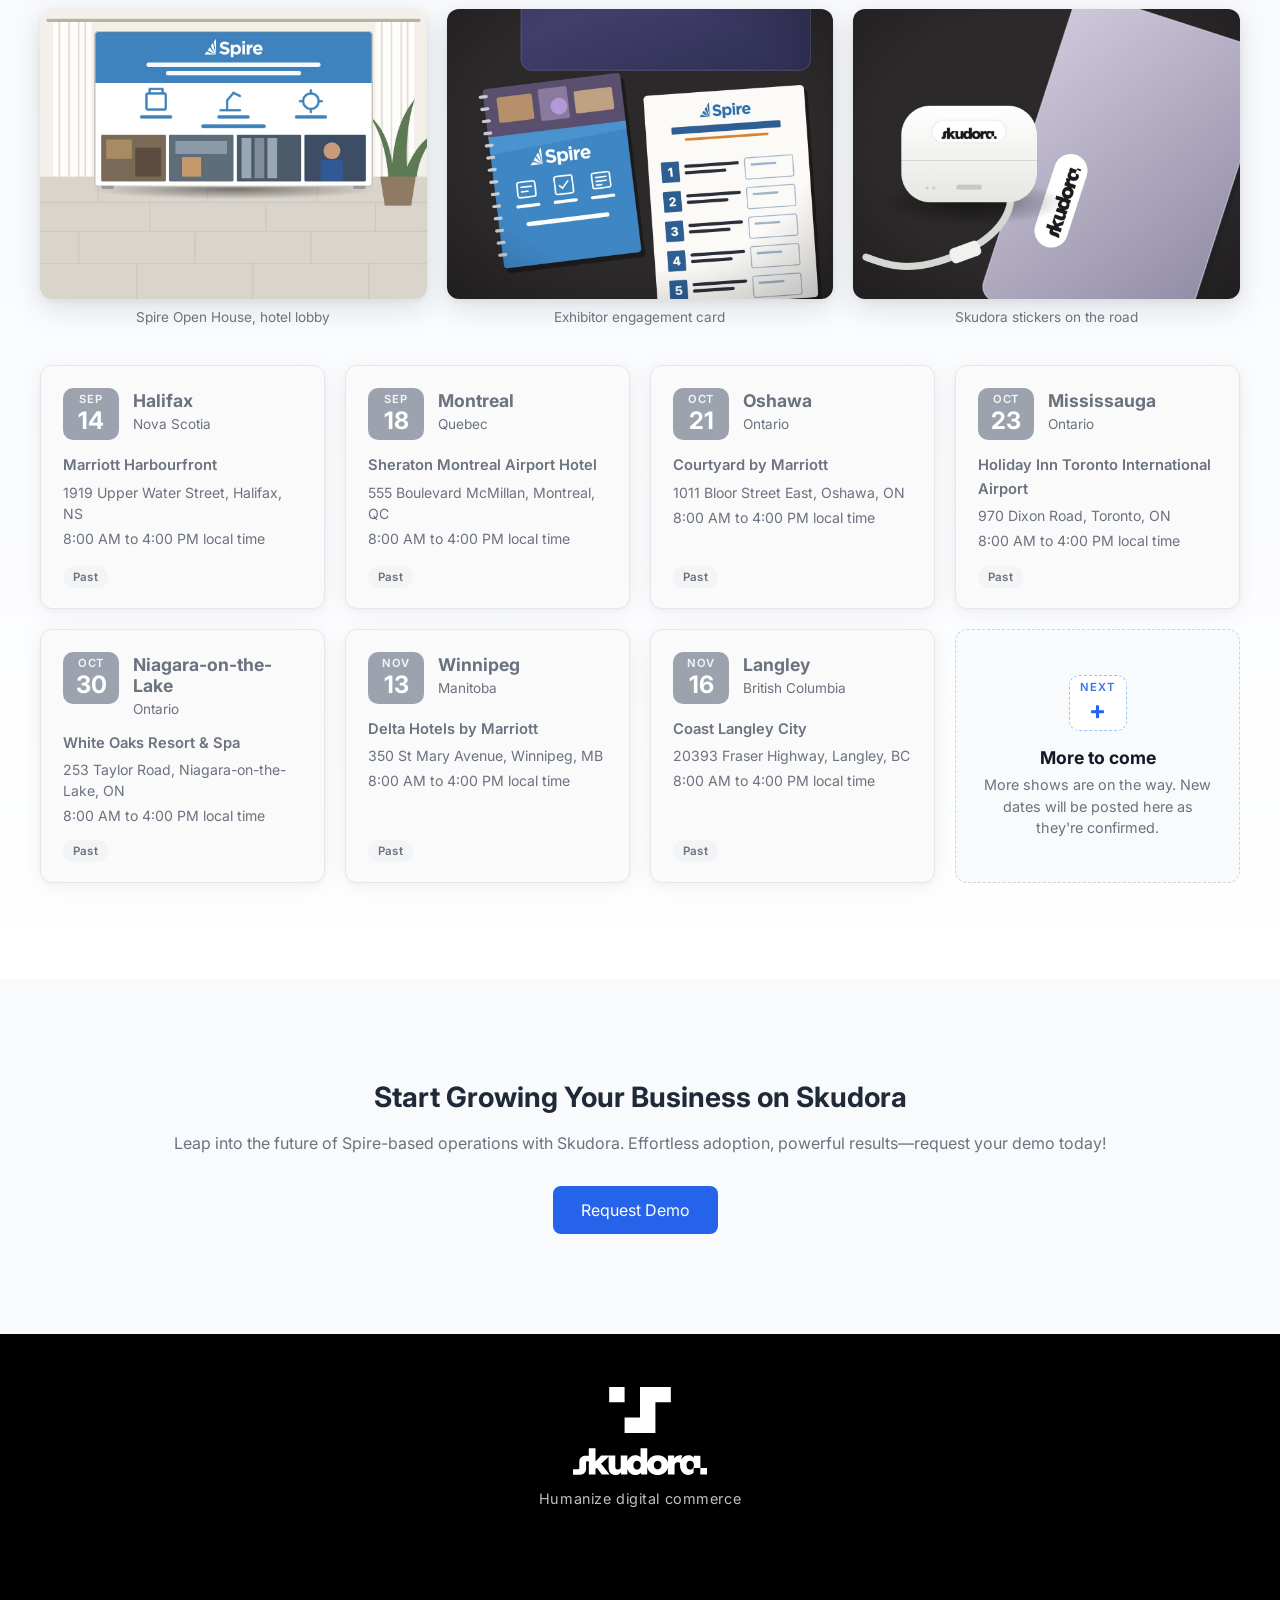
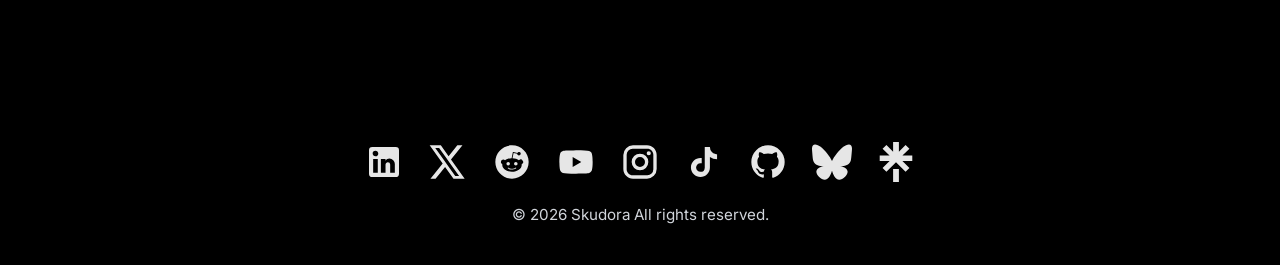
==== commit 42efcf0c: "Label trade show tiles Past, Next up or Upcoming from their dates Co-Authored-By: Claude Opus 5.5 <n" ====
--- a/index.html
+++ b/index.html
@@ -233,7 +233,7 @@
 </ul>
 
 <ul class="events-grid">
-<li class="event-card">
+<li class="event-card is-past" data-date="2026-09-14">
 <div class="event-top">
 <div class="event-date"><span class="m">Sep</span><span class="d">14</span></div>
 <div><h3 class="event-city">Halifax</h3><span class="event-prov">Nova Scotia</span></div>
@@ -241,8 +241,9 @@
 <p class="event-venue">Marriott Harbourfront</p>
 <p class="event-address">1919 Upper Water Street, Halifax, NS</p>
 <p class="event-time">8:00 AM to 4:00 PM local time</p>
-</li>
-<li class="event-card">
+<span class="event-when is-past">Past</span>
+</li>
+<li class="event-card is-past" data-date="2026-09-18">
 <div class="event-top">
 <div class="event-date"><span class="m">Sep</span><span class="d">18</span></div>
 <div><h3 class="event-city">Montreal</h3><span class="event-prov">Quebec</span></div>
@@ -250,8 +251,9 @@
 <p class="event-venue">Sheraton Montreal Airport Hotel</p>
 <p class="event-address">555 Boulevard McMillan, Montreal, QC</p>
 <p class="event-time">8:00 AM to 4:00 PM local time</p>
-</li>
-<li class="event-card">
+<span class="event-when is-past">Past</span>
+</li>
+<li class="event-card is-past" data-date="2026-10-21">
 <div class="event-top">
 <div class="event-date"><span class="m">Oct</span><span class="d">21</span></div>
 <div><h3 class="event-city">Oshawa</h3><span class="event-prov">Ontario</span></div>
@@ -259,8 +261,9 @@
 <p class="event-venue">Courtyard by Marriott</p>
 <p class="event-address">1011 Bloor Street East, Oshawa, ON</p>
 <p class="event-time">8:00 AM to 4:00 PM local time</p>
-</li>
-<li class="event-card">
+<span class="event-when is-past">Past</span>
+</li>
+<li class="event-card" data-date="2026-10-23">
 <div class="event-top">
 <div class="event-date"><span class="m">Oct</span><span class="d">23</span></div>
 <div><h3 class="event-city">Mississauga</h3><span class="event-prov">Ontario</span></div>
@@ -268,8 +271,9 @@
 <p class="event-venue">Holiday Inn Toronto International Airport</p>
 <p class="event-address">970 Dixon Road, Toronto, ON</p>
 <p class="event-time">8:00 AM to 4:00 PM local time</p>
-</li>
-<li class="event-card">
+<span class="event-when is-next">Next up</span>
+</li>
+<li class="event-card" data-date="2026-10-30">
 <div class="event-top">
 <div class="event-date"><span class="m">Oct</span><span class="d">30</span></div>
 <div><h3 class="event-city">Niagara-on-the-Lake</h3><span class="event-prov">Ontario</span></div>
@@ -277,8 +281,9 @@
 <p class="event-venue">White Oaks Resort &amp; Spa</p>
 <p class="event-address">253 Taylor Road, Niagara-on-the-Lake, ON</p>
 <p class="event-time">8:00 AM to 4:00 PM local time</p>
-</li>
-<li class="event-card">
+<span class="event-when is-upcoming">Upcoming</span>
+</li>
+<li class="event-card" data-date="2026-11-13">
 <div class="event-top">
 <div class="event-date"><span class="m">Nov</span><span class="d">13</span></div>
 <div><h3 class="event-city">Winnipeg</h3><span class="event-prov">Manitoba</span></div>
@@ -286,8 +291,9 @@
 <p class="event-venue">Delta Hotels by Marriott</p>
 <p class="event-address">350 St Mary Avenue, Winnipeg, MB</p>
 <p class="event-time">8:00 AM to 4:00 PM local time</p>
-</li>
-<li class="event-card">
+<span class="event-when is-upcoming">Upcoming</span>
+</li>
+<li class="event-card" data-date="2026-11-16">
 <div class="event-top">
 <div class="event-date"><span class="m">Nov</span><span class="d">16</span></div>
 <div><h3 class="event-city">Langley</h3><span class="event-prov">British Columbia</span></div>
@@ -295,6 +301,7 @@
 <p class="event-venue">Coast Langley City</p>
 <p class="event-address">20393 Fraser Highway, Langley, BC</p>
 <p class="event-time">8:00 AM to 4:00 PM local time</p>
+<span class="event-when is-upcoming">Upcoming</span>
 </li>
 <li class="event-card event-more">
 <div class="event-date"><span class="m">Next</span><span class="d">+</span></div>
@@ -420,6 +427,7 @@
 </div><!-- /.page-content -->
 
 <script src="/js/showcase.js" defer></script>
+<script src="/js/events.js" defer></script>
 
 </body>
 </html>
--- a/css/events.css
+++ b/css/events.css
@@ -210,7 +210,27 @@
 
 .event-link:hover { text-decoration: underline; }
 
-.event-card.is-past .event-date { background: #6b7280; }
+/* Past / Next up / Upcoming label */
+.event-time { margin-bottom: 14px; }
+
+.event-when {
+  align-self: flex-start;
+  margin-top: auto;
+  padding: 4px 10px;
+  border-radius: 999px;
+  font-size: .72rem;
+  font-weight: 600;
+  letter-spacing: .02em;
+  white-space: nowrap;
+}
+.event-when.is-upcoming { background: #eff6ff; color: #2563eb; }
+.event-when.is-next { background: #2563eb; color: #fff; }
+.event-when.is-past { background: #f3f4f6; color: #6b7280; }
+
+.event-card.is-past { background: #fafafa; }
+.event-card.is-past .event-date { background: #9ca3af; }
+.event-card.is-past .event-city,
+.event-card.is-past .event-venue { color: #6b7280; }
 
 /* "More to come" tile */
 .event-card.event-more {
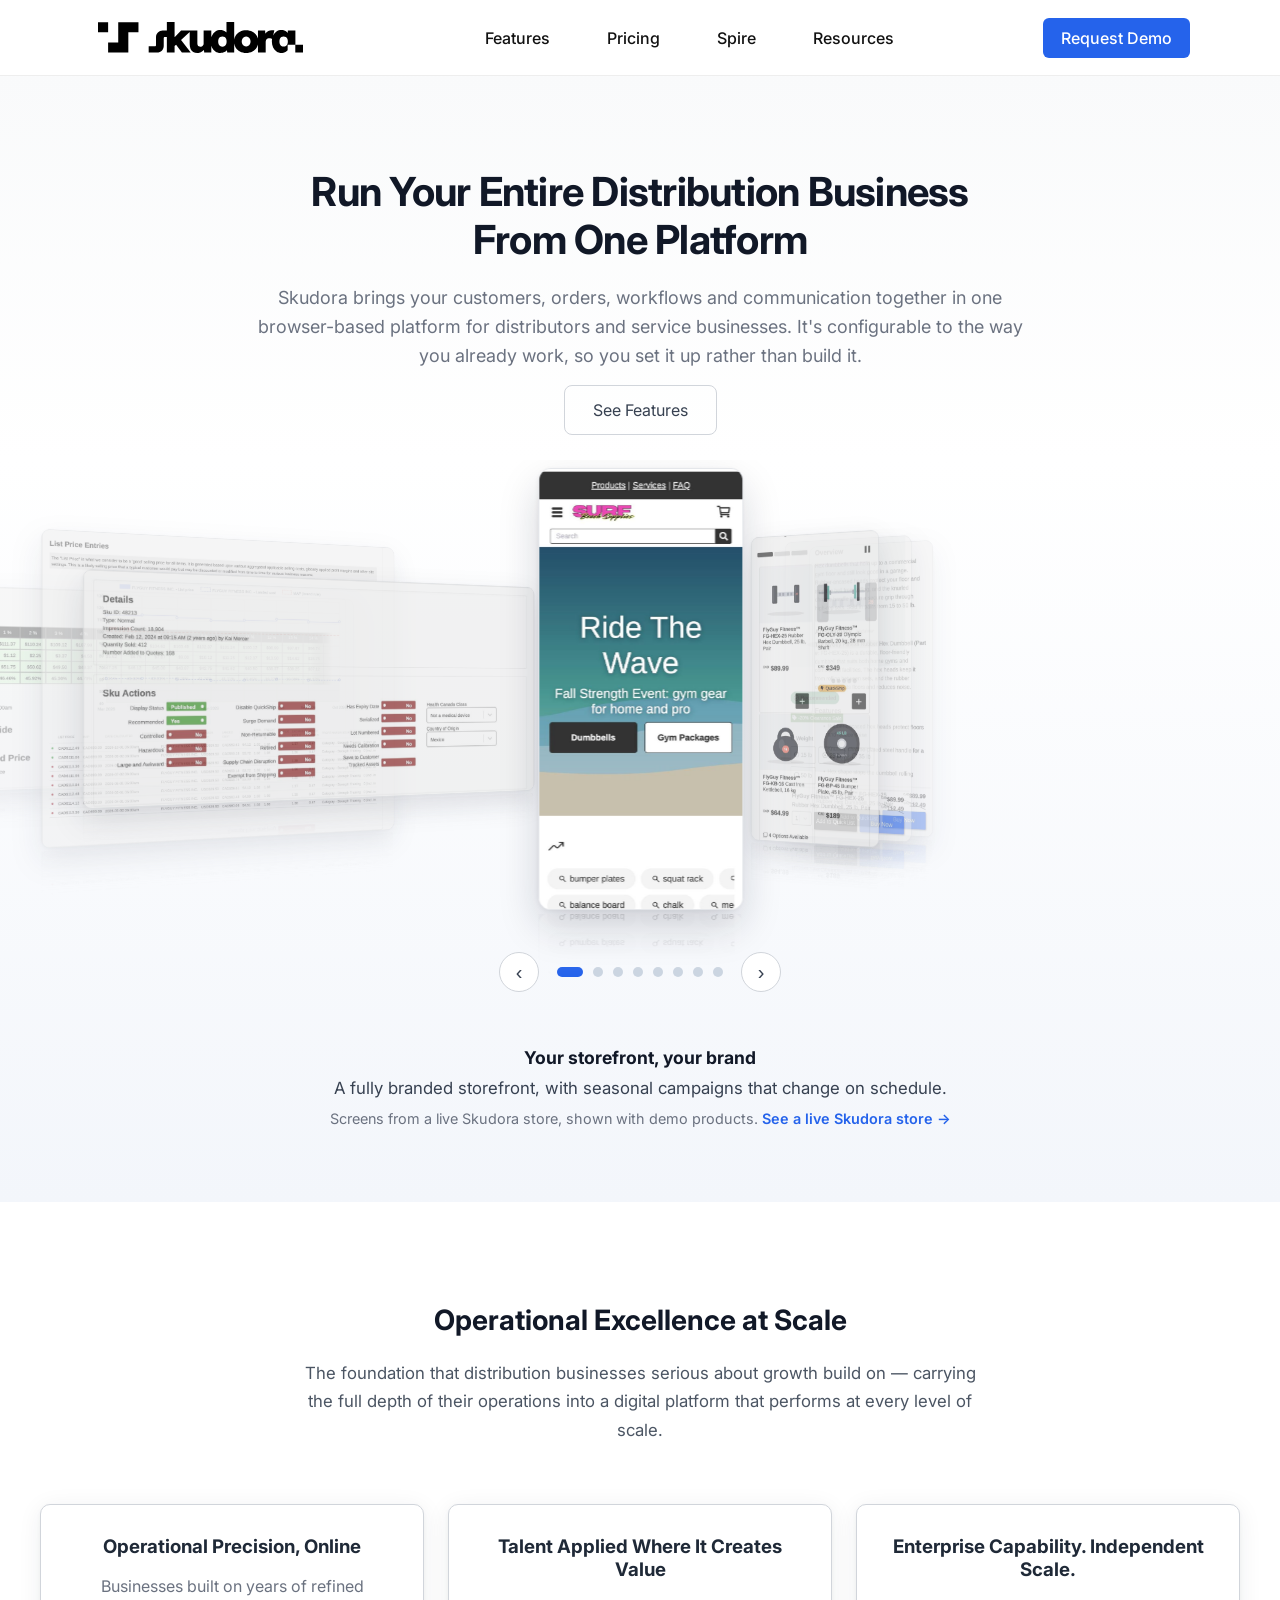
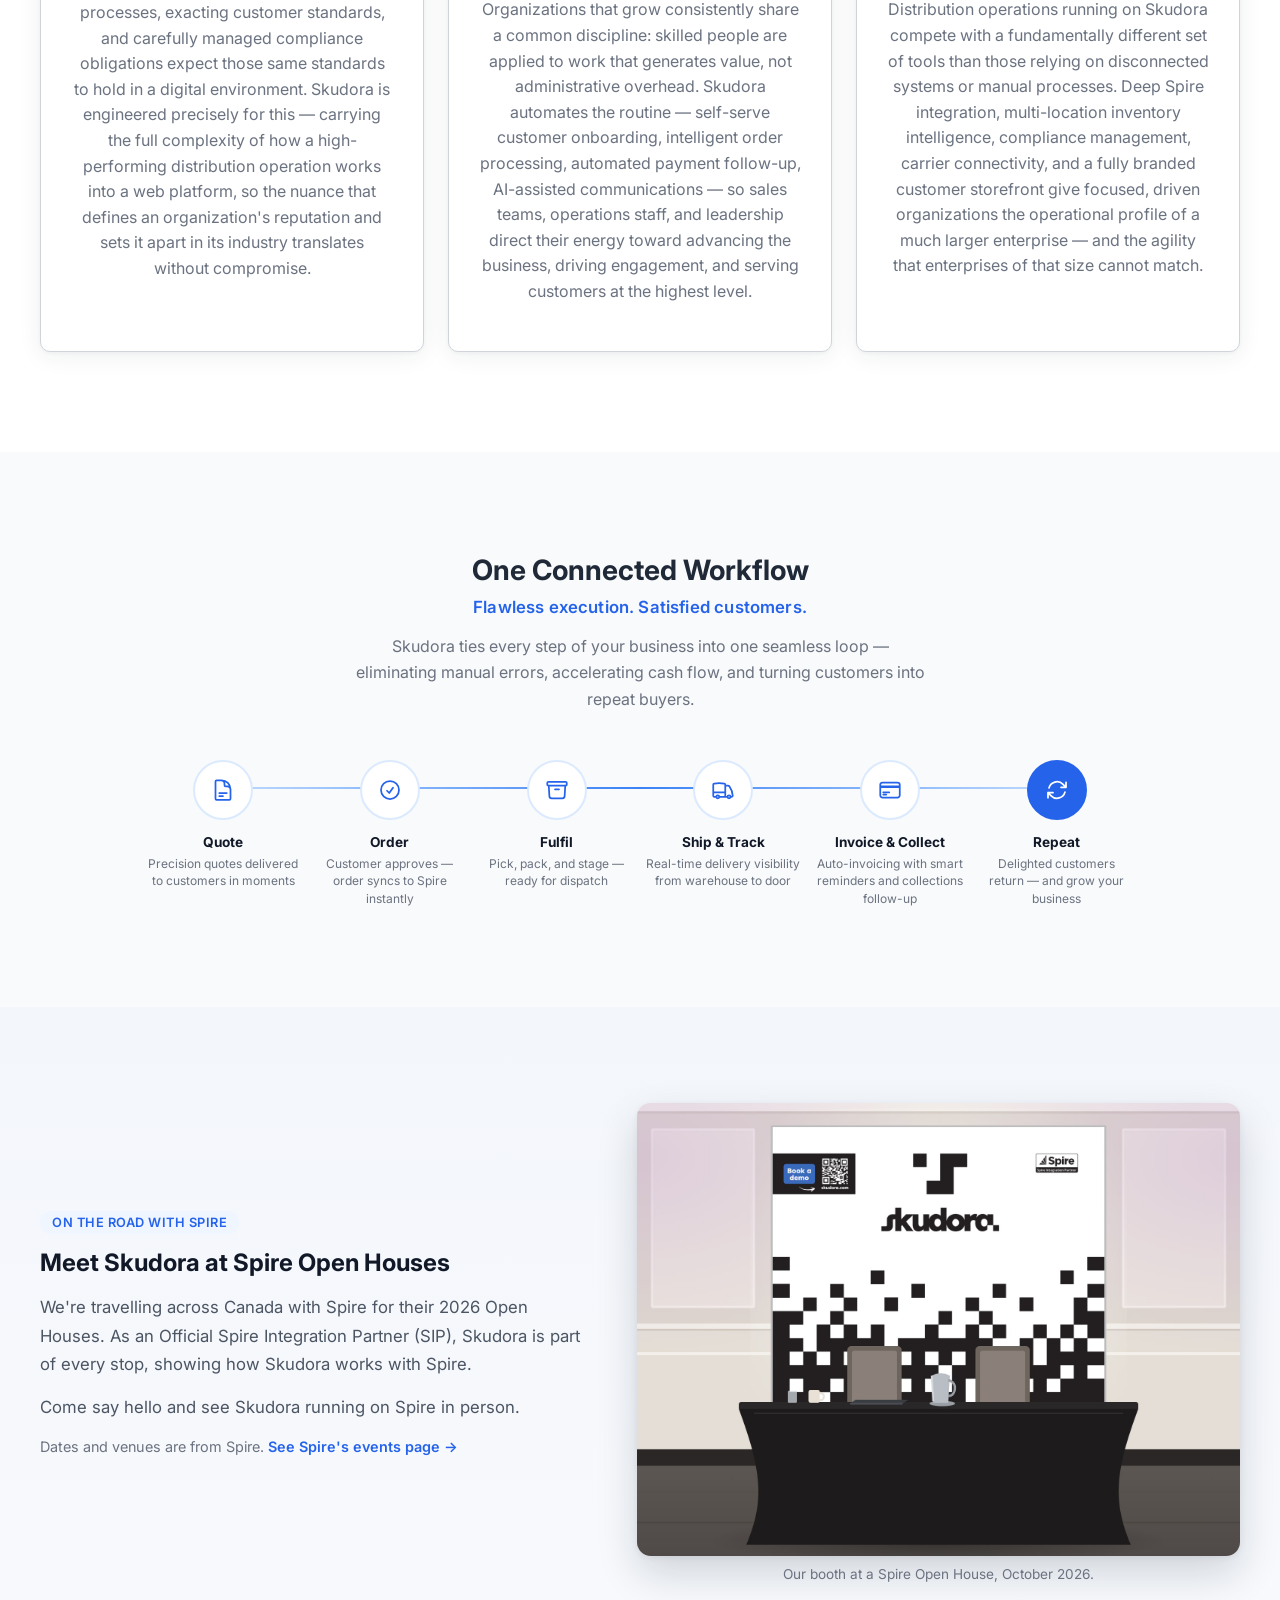
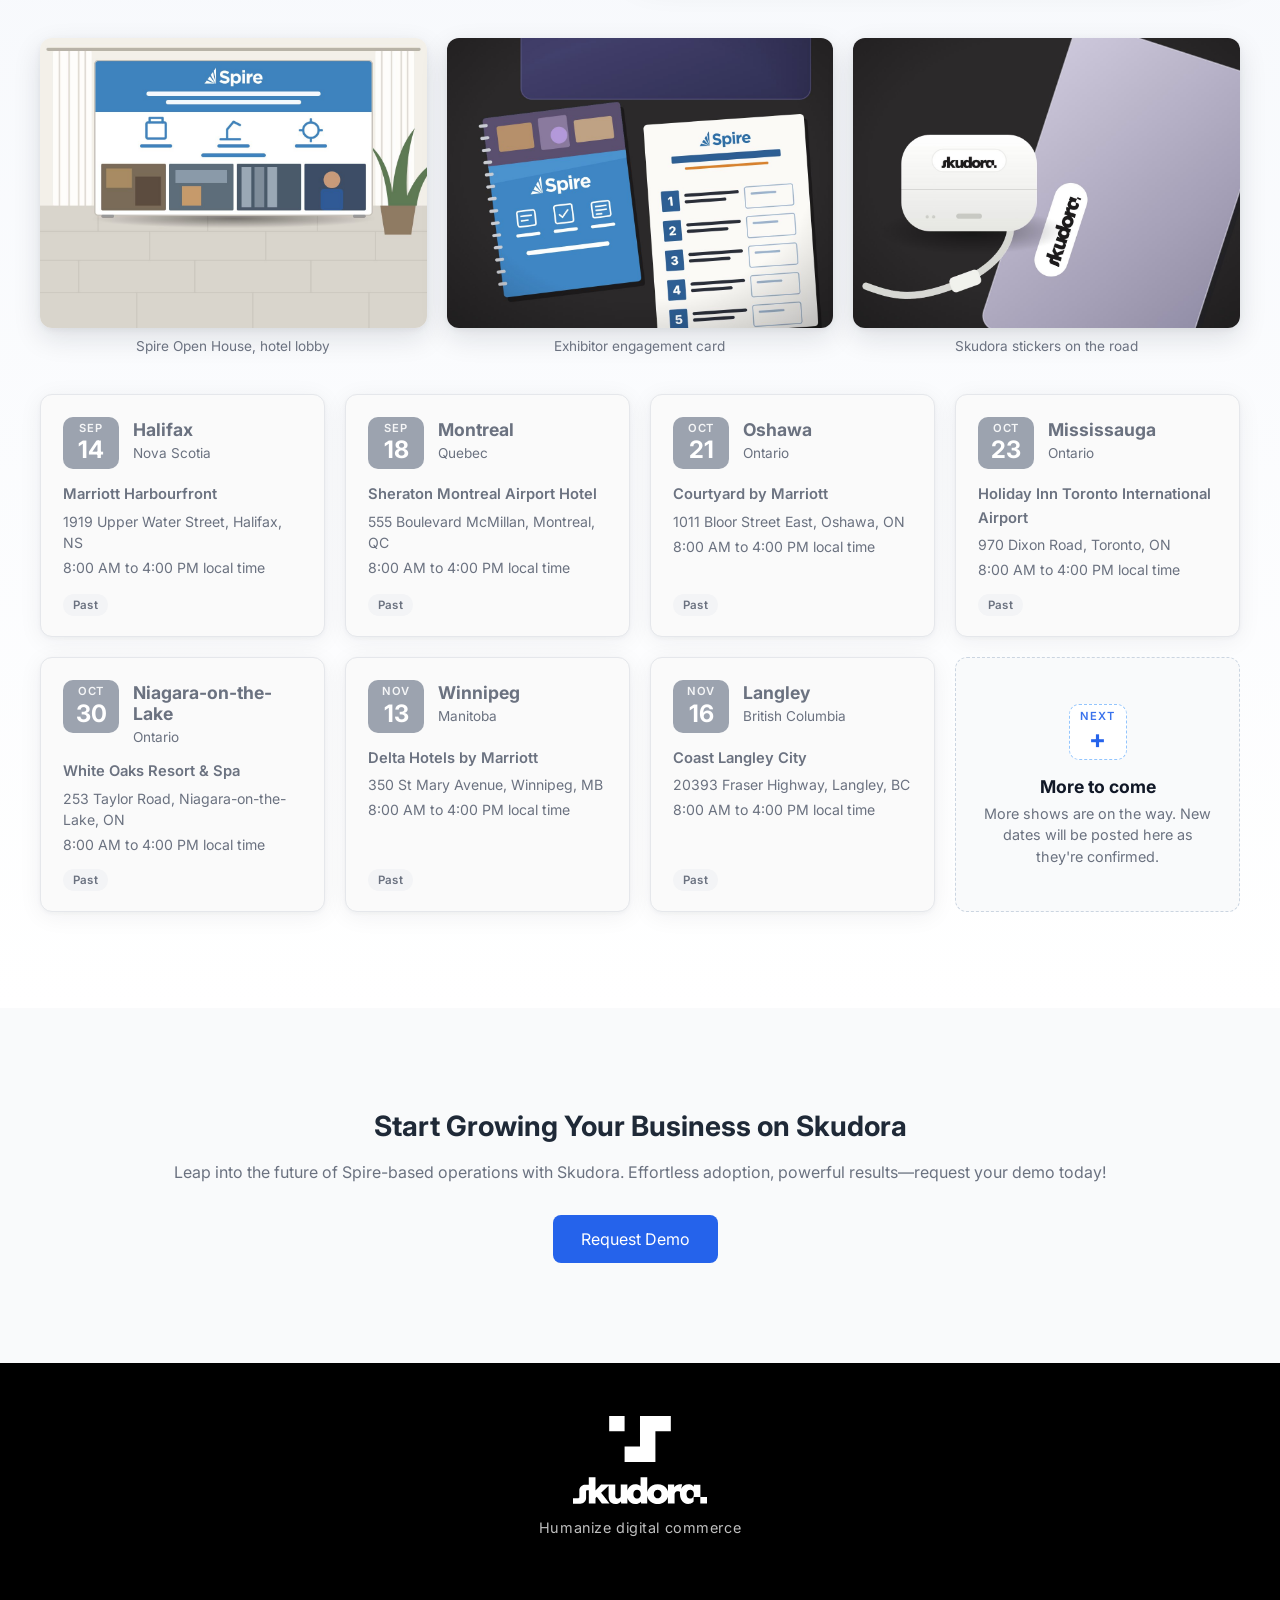
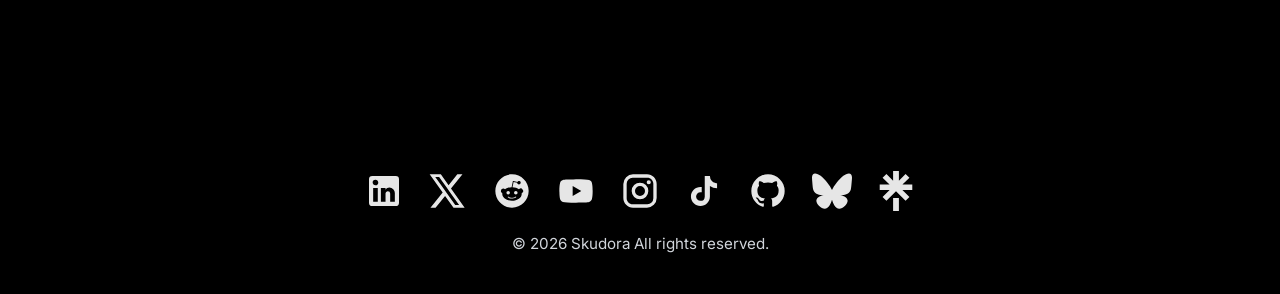
==== commit 3c0fdc47: "Homepage title and meta description; replace 'custom' with 'configurable' Co-Authored-By: Claude Opu" ====
--- a/index.html
+++ b/index.html
@@ -6,7 +6,17 @@
 <meta charset="UTF-8">
 <meta name="viewport" content="width=device-width, initial-scale=1.0">
 
-<title>Skudora | Custom Business Operations Software</title>
+<title>Skudora | Business Operations Platform for Distributors</title>
+<meta name="description" content="Skudora is a configurable ecommerce and operations platform for distributors selling to businesses, government and consumers, built on Spire&#x27;s API.">
+<link rel="canonical" href="https://skudora.com/">
+
+<meta property="og:type" content="website">
+<meta property="og:site_name" content="Skudora">
+<meta property="og:title" content="Skudora | Business Operations Platform for Distributors">
+<meta property="og:description" content="Skudora is a configurable ecommerce and operations platform for distributors selling to businesses, government and consumers, built on Spire&#x27;s API.">
+<meta property="og:url" content="https://skudora.com/">
+<meta property="og:image" content="https://skudora.com/images/events/skudora-booth.jpg">
+<meta name="twitter:card" content="summary_large_image">
 
 <link rel="icon" type="image/png" href="/favicon.png">
 
@@ -56,9 +66,9 @@
 <h1>Run Your Entire Distribution Business<br>From One Platform</h1>
 
 <p>
-Skudora brings together customers, orders, workflows,
-and communication into a single web browser-based system designed for
-custom product and service businesses.
+Skudora brings your customers, orders, workflows and communication together
+in one browser-based platform for distributors and service businesses.
+It's configurable to the way you already work, so you set it up rather than build it.
 </p>
 
 <div class="hero-buttons">
--- a/css/events.css
+++ b/css/events.css
@@ -318,3 +318,31 @@
   .events-gallery { grid-template-columns: 1fr; }
   .events-gallery li:last-child { max-width: none; }
 }
+
+/* Slow, close sonar ping on the "Next up" tag: one thin ring fades in at the tag's
+   edge, drifts a few pixels out while fading away, then rests. */
+.event-when.is-next {
+  position: relative;
+}
+
+.event-when.is-next::after {
+  content: "";
+  position: absolute;
+  inset: 0;
+  border: 1.5px solid #2563eb;
+  border-radius: 999px;
+  opacity: 0;
+  pointer-events: none;
+  animation: nextUpPing 5s ease-in-out infinite;
+}
+
+@keyframes nextUpPing {
+  0%   { inset: -1px; opacity: 0; }
+  12%  { inset: -2px; opacity: .45; }
+  55%  { inset: -7px; opacity: 0; }
+  100% { inset: -7px; opacity: 0; }
+}
+
+@media (prefers-reduced-motion: reduce) {
+  .event-when.is-next::after { animation: none; }
+}
